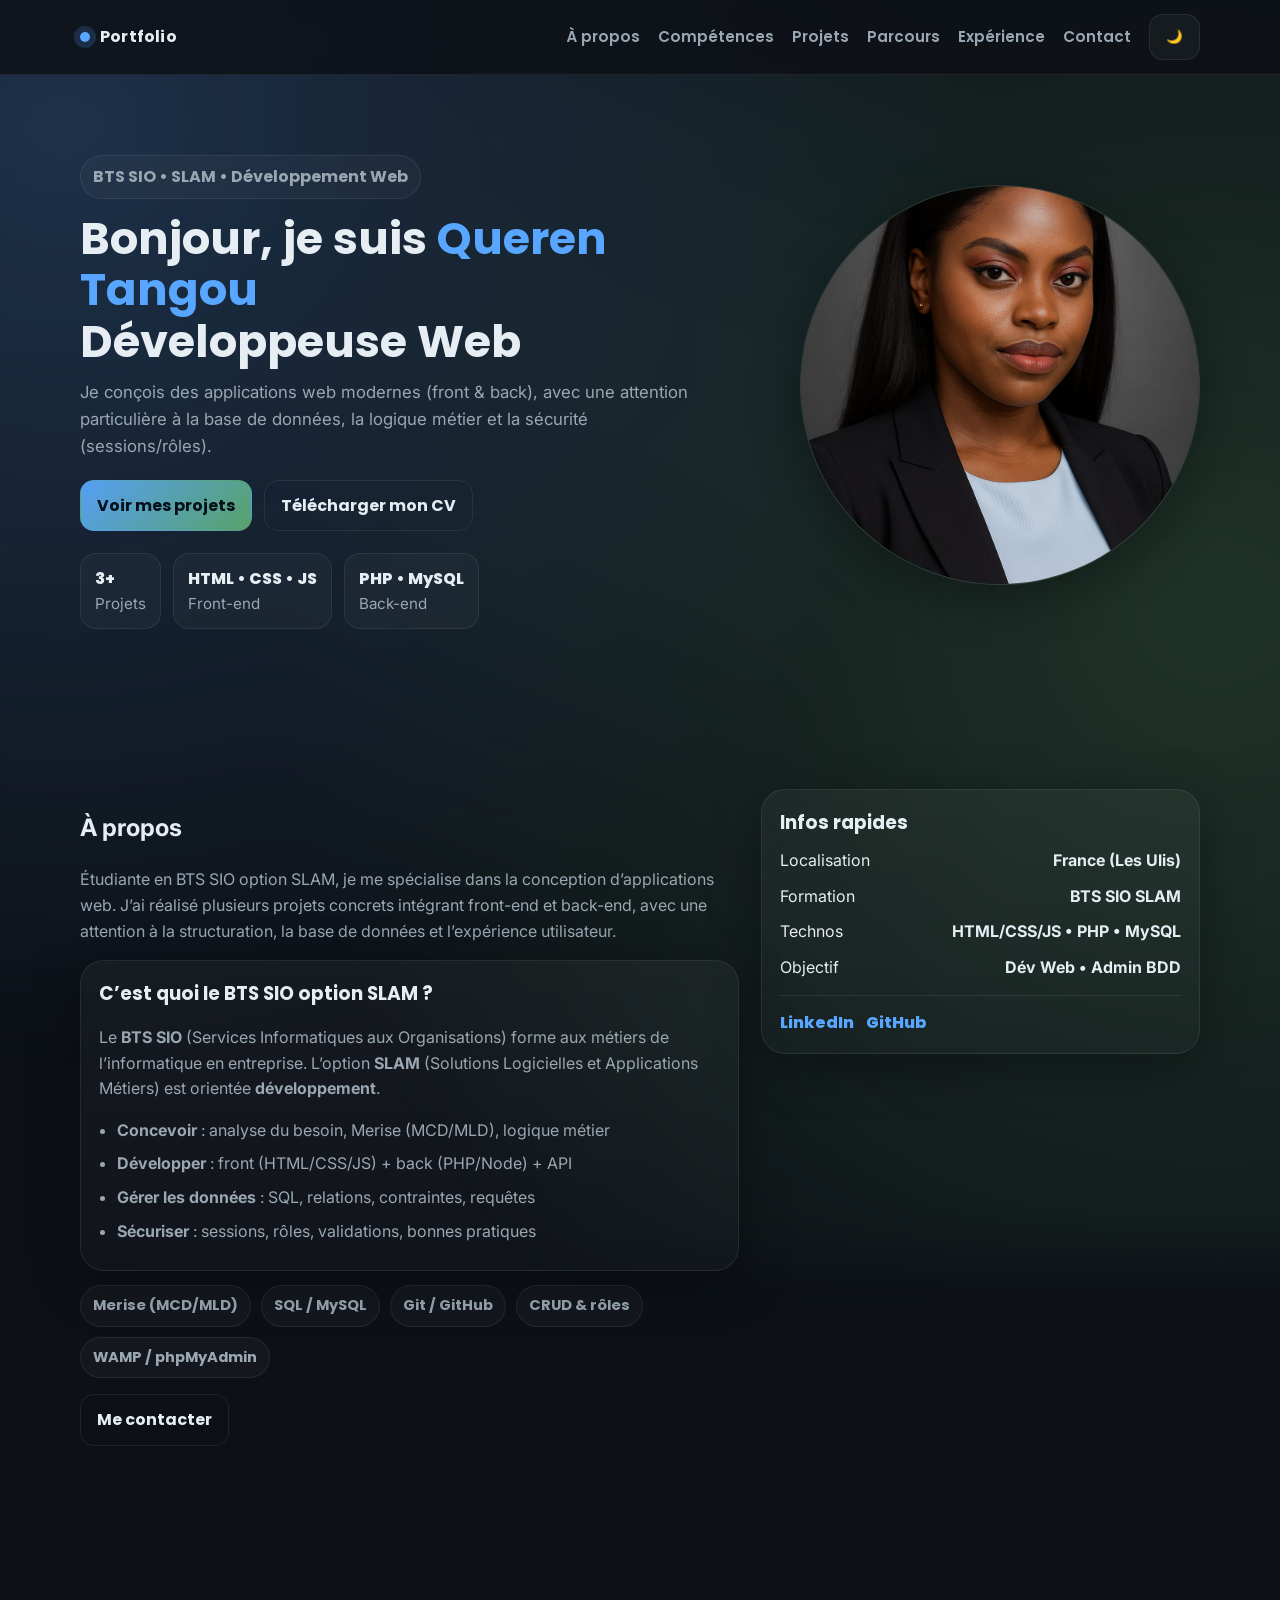
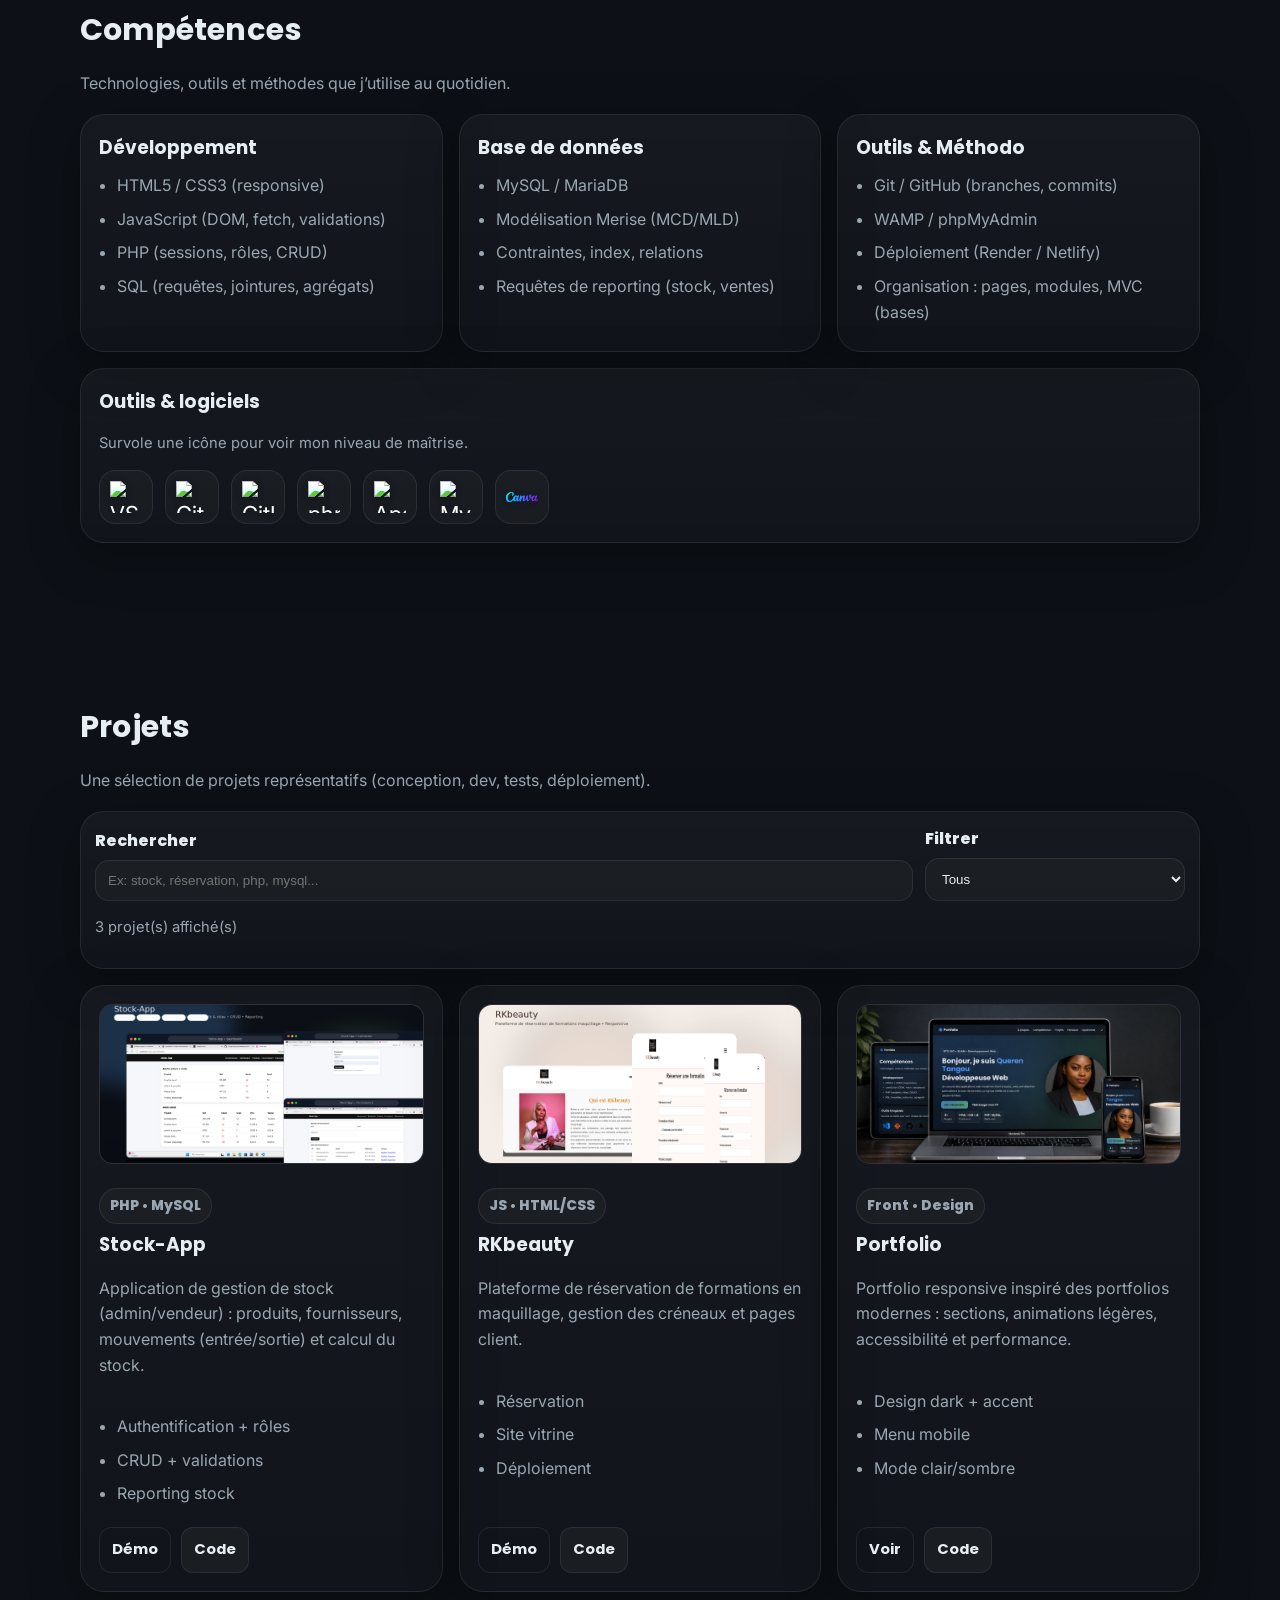
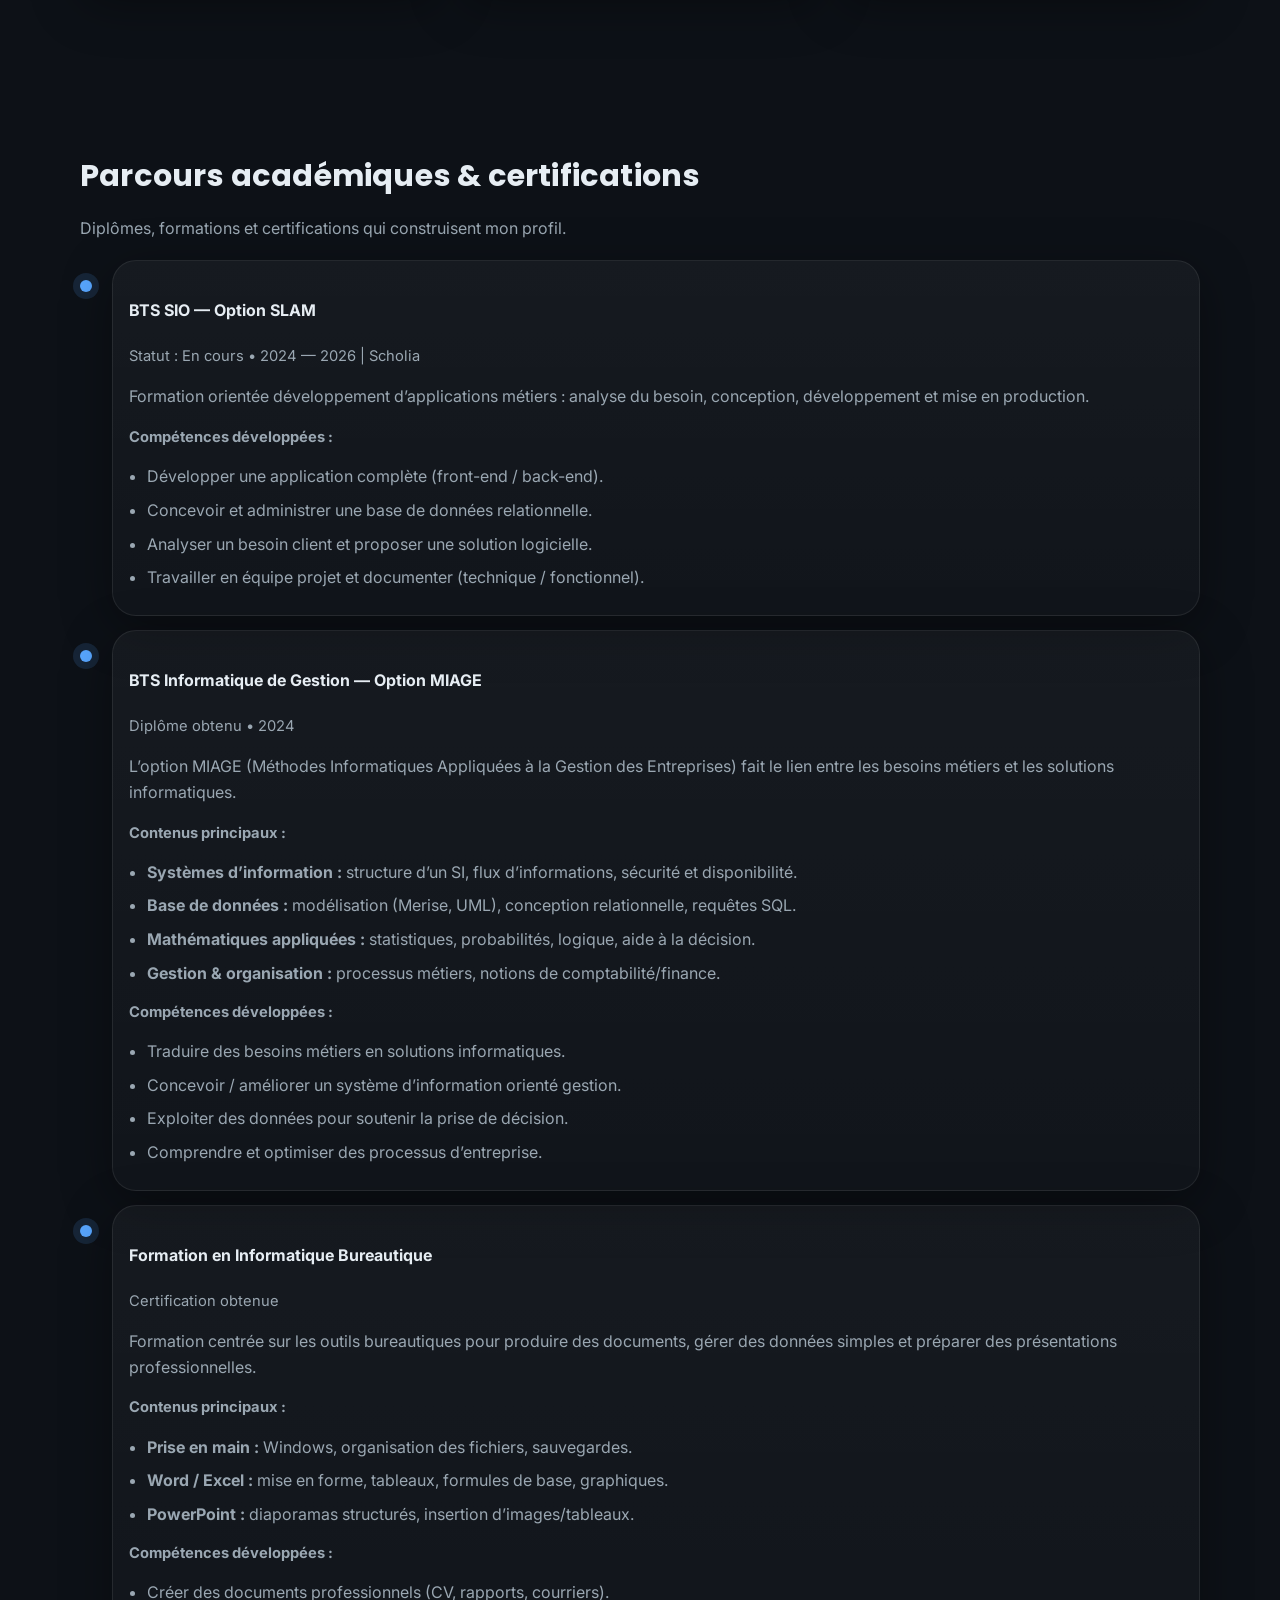
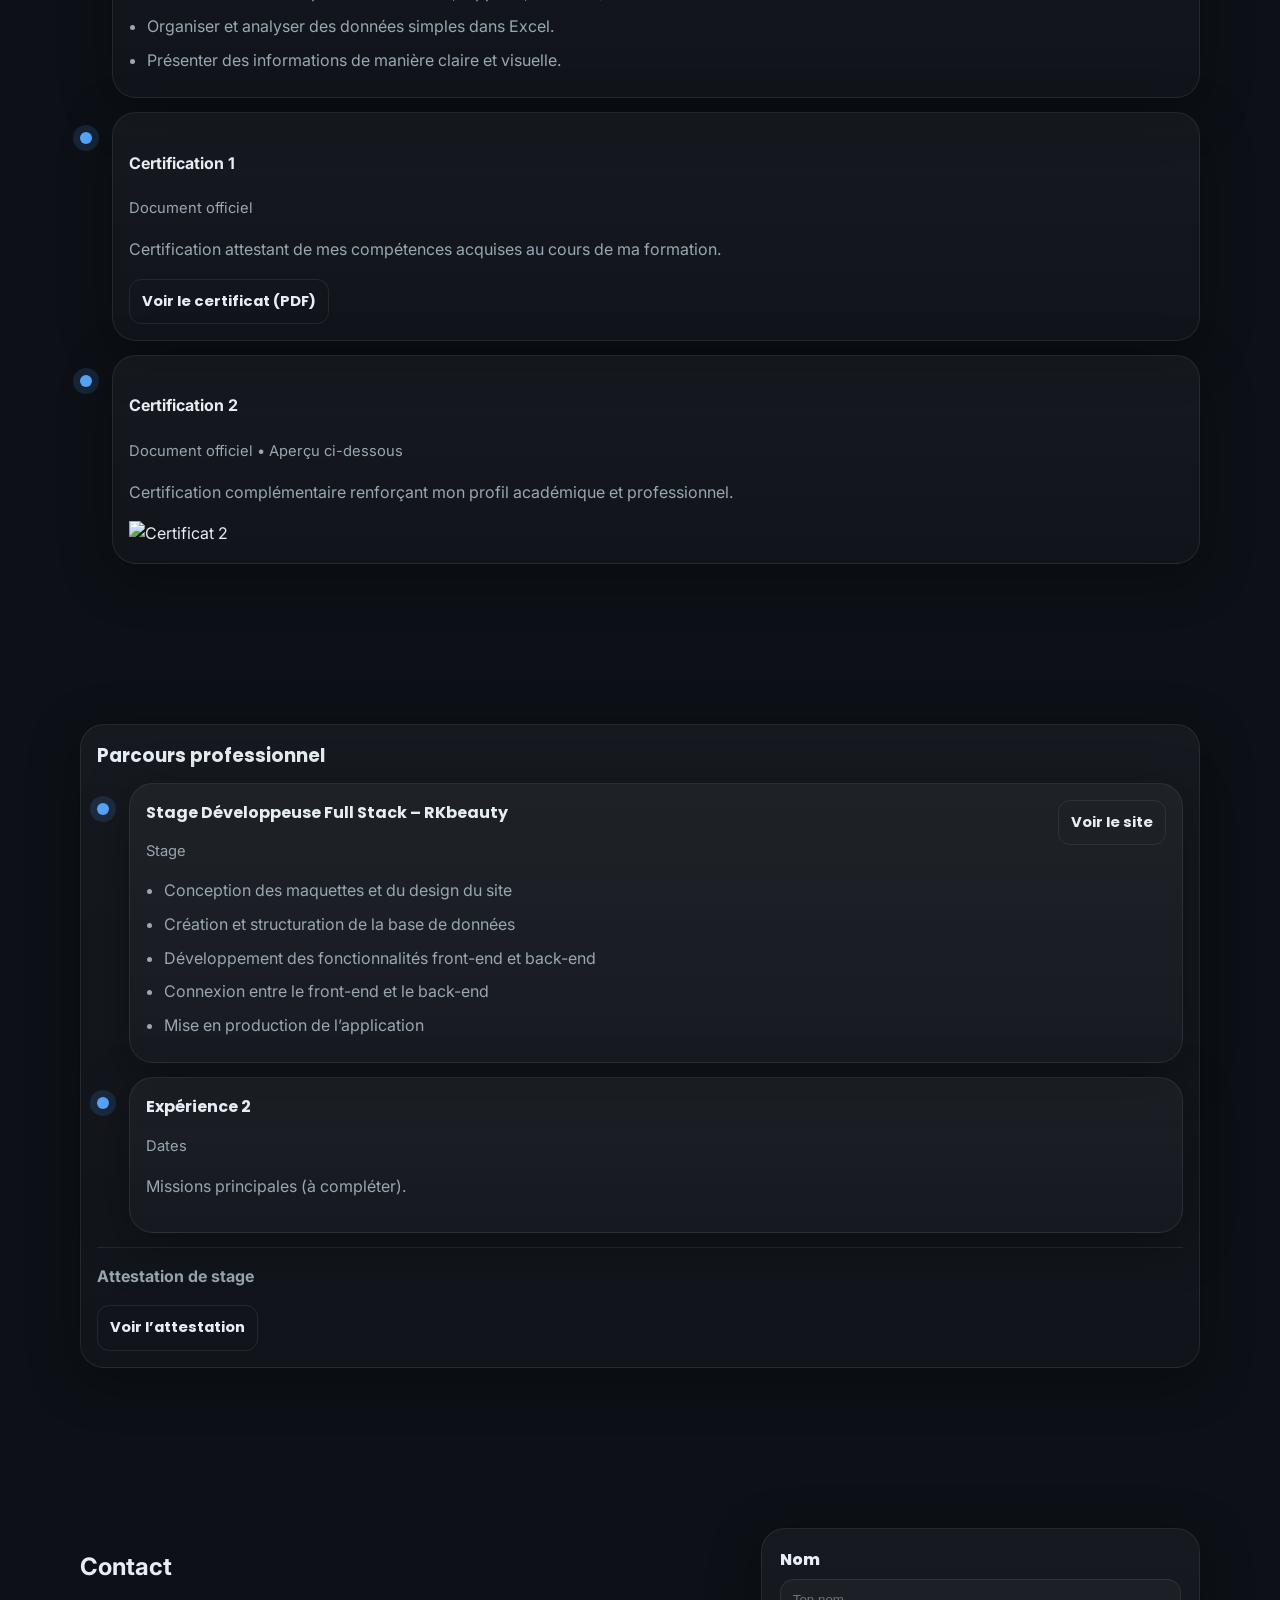
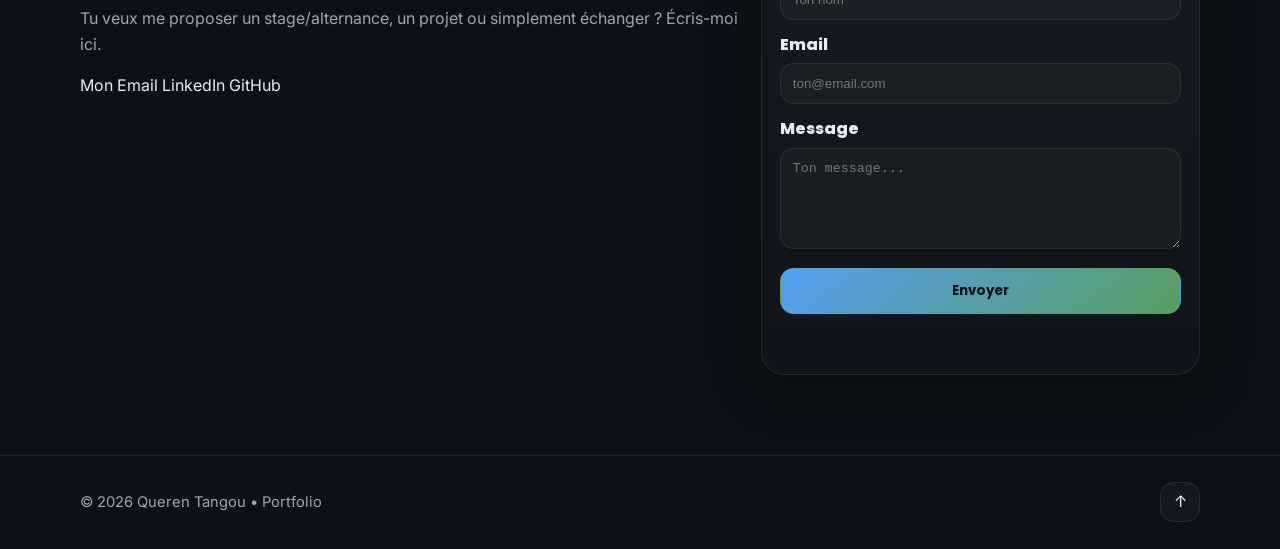
==== index.html @ c23894a0 "Fix formulaire Netlify + corrections" ====
<!doctype html>
<html lang="fr">
<head>
  <meta charset="utf-8" />
  <meta name="viewport" content="width=device-width,initial-scale=1" />
  <meta name="description" content="Portfolio de Queren Tangou — BTS SIO SLAM, Développement Web, Projets, Compétences." />
  <title>Queren Tangou — Portfolio</title>

  <link rel="icon" href="assets/img/favicon.ico" />
  <link rel="stylesheet" href="assets/css/style.css" />

  <!-- AOS Animations -->
  <link rel="stylesheet" href="https://cdn.jsdelivr.net/npm/aos@2.3.4/dist/aos.css" />

  <!-- Google Fonts -->
  <link rel="preconnect" href="https://fonts.googleapis.com" />
  <link rel="preconnect" href="https://fonts.gstatic.com" crossorigin />
  <link href="https://fonts.googleapis.com/css2?family=Poppins:wght@400;600;700&family=Inter:wght@400;600&display=swap" rel="stylesheet" />
</head>

<body>
  <!-- Background glow -->
  <div class="bg-glow" aria-hidden="true"></div>

  <!-- Header -->
  <header class="header" id="top">
    <div class="container header__inner">
      <a class="logo" href="#top" aria-label="Retour en haut">
        <span class="logo__dot"></span>
        <span class="logo__text">Portfolio</span>
      </a>

      <nav class="nav" aria-label="Navigation principale">
        <button class="nav__toggle" id="navToggle" aria-label="Ouvrir le menu" aria-expanded="false">
          <span></span><span></span><span></span>
        </button>

        <ul class="nav__list" id="navList">
          <li><a href="#about">À propos</a></li>
          <li><a href="#skills">Compétences</a></li>
          <li><a href="#projects">Projets</a></li>
          <li><a href="#timeline">Parcours</a></li>
          <li><a href="#experience">Expérience</a></li>
          <li><a href="#contact">Contact</a></li>
          <li>
            <button class="btn btn--ghost" id="themeToggle" type="button" aria-label="Changer le thème">
              🌙
            </button>
          </li>
        </ul>
      </nav>
    </div>
  </header>

  <main>
    <!-- Hero -->
    <section class="hero section">
      <div class="container hero__grid">
        <div class="hero__content" data-aos="fade-right">
          <p class="badge">BTS SIO • SLAM • Développement Web</p>
          <h1>
            Bonjour, je suis <span class="accent">Queren Tangou</span><br />
            Développeuse Web 
          </h1>
          <p class="lead">
            Je conçois des applications web modernes (front &amp; back),
            avec une attention particulière à la base de données, la logique métier et la sécurité (sessions/rôles).
          </p>

          <div class="hero__actions">
            <a class="btn btn--primary" href="#projects">Voir mes projets</a>
            <a class="btn btn--outline" href="assets/images/New_cv.pdf" target="_blank" rel="noreferrer">
              Télécharger mon CV
            </a>
          </div>

          <div class="hero__meta">
            <div class="meta-card">
              <div class="meta-card__kpi">3+</div>
              <div class="meta-card__text">Projets</div>
            </div>
            <div class="meta-card">
              <div class="meta-card__kpi">HTML • CSS • JS</div>
              <div class="meta-card__text">Front-end</div>
            </div>
            <div class="meta-card">
              <div class="meta-card__kpi">PHP • MySQL</div>
              <div class="meta-card__text">Back-end</div>
            </div>
          </div>
        </div>

        <div class="hero__visual" data-aos="fade-left">
          <div class="hero__photo">
            <img src="assets/images/photocv.jpg" alt="Photo de Queren Tangou" loading="lazy" />
          </div>
        </div>
      </div>
    </section>

    <!-- About -->
    <section class="section" id="about">
      <div class="container two-cols">
        <div data-aos="fade-up">
          <h2>À propos</h2>
          <p class="muted">
            Étudiante en BTS SIO option SLAM, je me spécialise dans la conception d’applications web.
            J’ai réalisé plusieurs projets concrets intégrant front-end et back-end, avec une attention à la
            structuration, la base de données et l’expérience utilisateur.
          </p>

          <!-- BTS SLAM explanation -->
          <div class="card about-bts" data-aos="flip-up">
            <h3>C’est quoi le BTS SIO option SLAM ?</h3>
            <p class="muted">
              Le <strong>BTS SIO</strong> (Services Informatiques aux Organisations) forme aux métiers de l’informatique en entreprise.
              L’option <strong>SLAM</strong> (Solutions Logicielles et Applications Métiers) est orientée <strong>développement</strong>.
            </p>
            <ul class="list">
              <li><strong>Concevoir</strong> : analyse du besoin, Merise (MCD/MLD), logique métier</li>
              <li><strong>Développer</strong> : front (HTML/CSS/JS) + back (PHP/Node) + API</li>
              <li><strong>Gérer les données</strong> : SQL, relations, contraintes, requêtes</li>
              <li><strong>Sécuriser</strong> : sessions, rôles, validations, bonnes pratiques</li>
            </ul>
          </div>

          <div class="about__highlights">
            <div class="chip">Merise (MCD/MLD)</div>
            <div class="chip">SQL / MySQL</div>
            <div class="chip">Git / GitHub</div>
            <div class="chip">CRUD &amp; rôles</div>
            <div class="chip">WAMP / phpMyAdmin</div>
          </div>

          <div class="about__cta">
            <a class="btn btn--outline" href="#contact">Me contacter</a>
          </div>
        </div>

        <div class="card info-card" data-aos="zoom-in">
          <h3>Infos rapides</h3>
          <ul class="info-list">
            <li><span>Localisation</span><strong>France (Les Ulis)</strong></li>
            <li><span>Formation</span><strong>BTS SIO SLAM</strong></li>
            <li><span>Technos</span><strong>HTML/CSS/JS • PHP • MySQL</strong></li>
            <li><span>Objectif</span><strong>Dév Web • Admin BDD</strong></li>
          </ul>
          <div class="divider"></div>

          <div class="links">
            <a class="link" href="https://www.linkedin.com/in/queren-tangou-90268a22b" target="_blank" rel="noreferrer">LinkedIn</a>
            <a class="link" href="https://github.com/tangouosty-art" target="_blank" rel="noreferrer">GitHub</a>
          </div>
        </div>
      </div>
    </section>

    <!-- Skills -->
    <section class="section" id="skills">
      <div class="container">
        <div class="section-head" data-aos="fade-up">
          <h2>Compétences</h2>
          <p class="muted">Technologies, outils et méthodes que j’utilise au quotidien.</p>
        </div>

        <div class="grid grid--3">
          <article class="card skill-card" data-aos="zoom-in-up">
            <h3>Développement</h3>
            <ul class="list">
              <li>HTML5 / CSS3 (responsive)</li>
              <li>JavaScript (DOM, fetch, validations)</li>
              <li>PHP (sessions, rôles, CRUD)</li>
              <li>SQL (requêtes, jointures, agrégats)</li>
            </ul>
          </article>

          <article class="card skill-card" data-aos="zoom-in-up" data-aos-delay="100">
            <h3>Base de données</h3>
            <ul class="list">
              <li>MySQL / MariaDB</li>
              <li>Modélisation Merise (MCD/MLD)</li>
              <li>Contraintes, index, relations</li>
              <li>Requêtes de reporting (stock, ventes)</li>
            </ul>
          </article>

          <article class="card skill-card" data-aos="zoom-in-up" data-aos-delay="200">
            <h3>Outils &amp; Méthodo</h3>
            <ul class="list">
              <li>Git / GitHub (branches, commits)</li>
              <li>WAMP / phpMyAdmin</li>
              <li>Déploiement (Render / Netlify)</li>
              <li>Organisation : pages, modules, MVC (bases)</li>
            </ul>
          </article>
        </div>

        <!-- Tools with hover mastery -->
        <div class="card tools-card" data-aos="fade-up">
          <h3>Outils &amp; logiciels</h3>
          <p class="muted small">Survole une icône pour voir mon niveau de maîtrise.</p>

          <div class="tools-grid" aria-label="Outils et niveaux de maîtrise">
            <span class="tool" role="img" aria-label="Visual Studio Code" data-label="VS Code" data-level="Avancé (80%)">
              <img src="https://cdn.jsdelivr.net/gh/devicons/devicon/icons/vscode/vscode-original.svg" alt="VS Code" />
            </span>

            <span class="tool" role="img" aria-label="Git" data-label="Git" data-level="Intermédiaire (70%)">
              <img src="https://cdn.jsdelivr.net/gh/devicons/devicon/icons/git/git-original.svg" alt="Git" />
            </span>

            <span class="tool" role="img" aria-label="GitHub" data-label="GitHub" data-level="Intermédiaire (70%)">
              <img src="https://cdn.jsdelivr.net/npm/simple-icons@16.6.0/icons/github.svg" alt="GitHub" />
            </span>

            <span class="tool" role="img" aria-label="phpMyAdmin" data-label="phpMyAdmin" data-level="Avancé (80%)">
              <img src="https://cdn.jsdelivr.net/npm/simple-icons@16.6.0/icons/phpmyadmin.svg" alt="phpMyAdmin" />
            </span>

            <span class="tool" role="img" aria-label="WAMP" data-label="WAMP" data-level="Intermédiaire (65%)">
              <img src="https://cdn.jsdelivr.net/gh/devicons/devicon/icons/apache/apache-original.svg" alt="Apache (WAMP)" />
            </span>

            <span class="tool" role="img" aria-label="MySQL Workbench" data-label="MySQL Workbench" data-level="Intermédiaire (60%)">
              <img src="https://cdn.jsdelivr.net/gh/devicons/devicon/icons/mysql/mysql-original.svg" alt="MySQL" />
            </span>

            <span class="tool" role="img" aria-label="Canva" data-label="Canva" data-level="Avancé (75%)">
              <img src="assets/images/canva.svg" alt="Canva" />
            </span>
          </div>
        </div>
      </div>
    </section>

    <!-- Projects -->
    <section class="section" id="projects">
      <div class="container">
        <div class="section-head" data-aos="fade-up">
          <h2>Projets</h2>
          <p class="muted">Une sélection de projets représentatifs (conception, dev, tests, déploiement).</p>
        </div>

        <!-- Filters -->
        <div class="project-filters card" data-aos="fade-up" data-aos-delay="100">
          <div class="project-filters__row">
            <label class="filter">
              <span>Rechercher</span>
              <input id="projectSearch" type="search" placeholder="Ex: stock, réservation, php, mysql..." autocomplete="off" />
            </label>

            <label class="filter">
              <span>Filtrer</span>
              <select id="projectTag">
                <option value="all">Tous</option>
                <option value="php">PHP</option>
                <option value="mysql">MySQL</option>
                <option value="js">JavaScript</option>
                <option value="node">Node</option>
                <option value="paiement">Paiement</option>
                <option value="design">Design</option>
                <option value="securite">Sécurité</option>
              </select>
            </label>
          </div>

          <p class="muted small" id="projectCount" aria-live="polite"></p>
        </div>

        <div class="grid grid--3">
          <!-- Stock-App -->
          <article class="card project-card" data-title="Stock-App" data-tags="php mysql securite crud" data-aos="fade-up">
            <div class="project-card__image">
              <img src="assets/images/mockup1.png" alt="Application Stock-App - gestion de stock" loading="lazy" />
            </div>
            <div class="project-card__top">
              <p class="tag">PHP • MySQL</p>
              <h3>Stock-App</h3>
              <p class="muted">
                Application de gestion de stock (admin/vendeur) : produits, fournisseurs,
                mouvements (entrée/sortie) et calcul du stock.
              </p>
            </div>
            <ul class="project-card__bullets">
              <li>Authentification + rôles</li>
              <li>CRUD + validations</li>
              <li>Reporting stock</li>
            </ul>
            <div class="project-card__actions">
              <a class="btn btn--outline btn--sm" href="#" target="_blank" rel="noreferrer">Démo</a>
              <a class="btn btn--ghost btn--sm" href="#" target="_blank" rel="noreferrer">Code</a>
            </div>
          </article>

          <!-- RKbeauty -->
          <article class="card project-card" data-title="RKbeauty" data-tags="js node paiement securite reservation" data-aos="fade-up" data-aos-delay="100">
            <div class="project-card__image">
              <img src="assets/images/mockup.png" alt="Site vitrine RKbeauty" loading="lazy" />
            </div>
            <div class="project-card__top">
              <p class="tag">JS • HTML/CSS</p>
              <h3>RKbeauty</h3>
              <p class="muted">
                Plateforme de réservation de formations en maquillage,
                gestion des créneaux et pages client.
              </p>
            </div>
            <ul class="project-card__bullets">
              <li>Réservation</li>
              <li>Site vitrine</li>
              <li>Déploiement</li>
            </ul>
            <div class="project-card__actions">
              <a class="btn btn--outline btn--sm" href="#" target="_blank" rel="noreferrer">Démo</a>
              <a class="btn btn--ghost btn--sm" href="#" target="_blank" rel="noreferrer">Code</a>
            </div>
          </article>

          <!-- Portfolio -->
          <article class="card project-card" data-title="Portfolio" data-tags="front design js" data-aos="fade-up" data-aos-delay="200">
            <div class="project-card__image">
              <img src="assets/images/cat.png" alt="Portfolio de Queren Tangou" loading="lazy" />
            </div>
            <div class="project-card__top">
              <p class="tag">Front • Design</p>
              <h3>Portfolio</h3>
              <p class="muted">
                Portfolio responsive inspiré des portfolios modernes : sections, animations légères,
                accessibilité et performance.
              </p>
            </div>
            <ul class="project-card__bullets">
              <li>Design dark + accent</li>
              <li>Menu mobile</li>
              <li>Mode clair/sombre</li>
            </ul>
            <div class="project-card__actions">
              <a class="btn btn--outline btn--sm" href="#top">Voir</a>
              <a class="btn btn--ghost btn--sm" href="https://github.com/tangouosty-art/Portefolio" target="_blank" rel="noreferrer">Code</a>
            </div>
          </article>
        </div>
      </div>
    </section>

    <!-- Parcours académiques & certifications -->
    <section class="section" id="timeline">
      <div class="container">
        <div class="section-head" data-aos="fade-up">
          <h2>Parcours académiques &amp; certifications</h2>
          <p class="muted">
            Diplômes, formations et certifications qui construisent mon profil.
          </p>
        </div>

        <div class="timeline">
          <!-- BTS SIO SLAM -->
          <div class="timeline__item" data-aos="fade-right">
            <div class="timeline__dot"></div>
            <div class="timeline__content card">
              <h4>BTS SIO — Option SLAM</h4>
              <p class="muted small">Statut : En cours • 2024 — 2026 | Scholia</p>

              <p class="muted">
                Formation orientée développement d’applications métiers :
                analyse du besoin, conception, développement et mise en production.
              </p>

              <p class="muted small"><strong>Compétences développées :</strong></p>
              <ul class="list">
                <li>Développer une application complète (front-end / back-end).</li>
                <li>Concevoir et administrer une base de données relationnelle.</li>
                <li>Analyser un besoin client et proposer une solution logicielle.</li>
                <li>Travailler en équipe projet et documenter (technique / fonctionnel).</li>
              </ul>
            </div>
          </div>

          <!-- BTS Informatique de Gestion MIAGE -->
          <div class="timeline__item" data-aos="fade-left">
            <div class="timeline__dot"></div>
            <div class="timeline__content card">
              <h4>BTS Informatique de Gestion — Option MIAGE</h4>
              <p class="muted small">Diplôme obtenu • 2024</p>

              <p class="muted">
                L’option MIAGE (Méthodes Informatiques Appliquées à la Gestion des Entreprises)
                fait le lien entre les besoins métiers et les solutions informatiques.
              </p>

              <p class="muted small"><strong>Contenus principaux :</strong></p>
              <ul class="list">
                <li><strong>Systèmes d’information :</strong> structure d’un SI, flux d’informations, sécurité et disponibilité.</li>
                <li><strong>Base de données :</strong> modélisation (Merise, UML), conception relationnelle, requêtes SQL.</li>
                <li><strong>Mathématiques appliquées :</strong> statistiques, probabilités, logique, aide à la décision.</li>
                <li><strong>Gestion &amp; organisation :</strong> processus métiers, notions de comptabilité/finance.</li>
              </ul>

              <p class="muted small"><strong>Compétences développées :</strong></p>
              <ul class="list">
                <li>Traduire des besoins métiers en solutions informatiques.</li>
                <li>Concevoir / améliorer un système d’information orienté gestion.</li>
                <li>Exploiter des données pour soutenir la prise de décision.</li>
                <li>Comprendre et optimiser des processus d’entreprise.</li>
              </ul>
            </div>
          </div>

          <!-- Formation bureautique -->
          <div class="timeline__item" data-aos="fade-right">
            <div class="timeline__dot"></div>
            <div class="timeline__content card">
              <h4>Formation en Informatique Bureautique</h4>
              <p class="muted small">Certification obtenue</p>

              <p class="muted">
                Formation centrée sur les outils bureautiques pour produire des documents, gérer des données
                simples et préparer des présentations professionnelles.
              </p>

              <p class="muted small"><strong>Contenus principaux :</strong></p>
              <ul class="list">
                <li><strong>Prise en main :</strong> Windows, organisation des fichiers, sauvegardes.</li>
                <li><strong>Word / Excel :</strong> mise en forme, tableaux, formules de base, graphiques.</li>
                <li><strong>PowerPoint :</strong> diaporamas structurés, insertion d’images/tableaux.</li>
              </ul>

              <p class="muted small"><strong>Compétences développées :</strong></p>
              <ul class="list">
                <li>Créer des documents professionnels (CV, rapports, courriers).</li>
                <li>Organiser et analyser des données simples dans Excel.</li>
                <li>Présenter des informations de manière claire et visuelle.</li>
              </ul>
            </div>
          </div>

          <!-- Certification 1 -->
          <div class="timeline__item" data-aos="fade-left">
            <div class="timeline__dot"></div>
            <div class="timeline__content card">
              <h4>Certification 1</h4>
              <p class="muted small">Document officiel</p>

              <p class="muted">
                Certification attestant de mes compétences acquises au cours de ma formation.
              </p>

              <div class="certification-preview">
                <a class="btn btn--outline btn--sm" href="assets/images/DEL.pdf" target="_blank" rel="noreferrer">
                  Voir le certificat (PDF)
                </a>
              </div>
            </div>
          </div>

          <!-- Certification 2 -->
          <div class="timeline__item" data-aos="fade-right">
            <div class="timeline__dot"></div>
            <div class="timeline__content card">
              <h4>Certification 2</h4>
              <p class="muted small">Document officiel • Aperçu ci-dessous</p>

              <p class="muted">
                Certification complémentaire renforçant mon profil académique et professionnel.
              </p>

              <div class="certification-preview">
                <img
                  src="assets/images/certificat2.png"
                  alt="Certificat 2"
                  loading="lazy"
                />
              </div>
            </div>
          </div>
        </div>
      </div>
    </section>

    <!-- Professional Experience -->
    <section class="section" id="experience">
      <div class="container">
        <div class="card timeline-block" data-aos="fade-up">
          <h3>Parcours professionnel</h3>

          <div class="timeline">
            <!-- Expérience 1 -->
            <div class="timeline__item" data-aos="fade-right">
              <div class="timeline__dot"></div>
              <div class="timeline__content card" style="position: relative;">
                <a
                  href="https://rkbeauty.netlify.app"
                  target="_blank"
                  rel="noreferrer"
                  class="btn btn--outline btn--sm"
                  style="position:absolute; top:16px; right:16px;"
                >
                  Voir le site
                </a>

                <h4>Stage Développeuse Full Stack – RKbeauty</h4>
                <p class="muted small">Stage</p>
                <ul class="project-card__bullets">
                  <li>Conception des maquettes et du design du site</li>
                  <li>Création et structuration de la base de données</li>
                  <li>Développement des fonctionnalités front-end et back-end</li>
                  <li>Connexion entre le front-end et le back-end</li>
                  <li>Mise en production de l’application</li>
                </ul>
              </div>
            </div>

            <!-- Expérience 2 -->
            <div class="timeline__item" data-aos="fade-left">
              <div class="timeline__dot"></div>
              <div class="timeline__content card">
                <h4>Expérience 2</h4>
                <p class="muted small">Dates</p>
                <p class="muted">Missions principales (à compléter).</p>
              </div>
            </div>
          </div>

          <div class="divider"></div>

          <div class="attestation">
            <p class="muted"><strong>Attestation de stage</strong></p>
            <a
              class="btn btn--outline btn--sm"
              href="assets/docs/attestation-stage.pdf"
              target="_blank"
              rel="noreferrer"
            >
              Voir l’attestation
            </a>
          </div>
        </div>
      </div>
    </section>

    <!-- Contact -->
    <section class="section" id="contact">
      <div class="container two-cols">
        <div data-aos="fade-right">
          <h2>Contact</h2>
          <p class="muted">
            Tu veux me proposer un stage/alternance, un projet ou simplement échanger ?
            Écris-moi ici.
          </p>

          <div class="contact-links">
            <a class="contact-link" href="mailto:tangouosty@gmail.com">Mon Email</a>
            <a class="contact-link" href="https://www.linkedin.com/in/queren-tangou-90268a22b" target="_blank" rel="noreferrer">LinkedIn</a>
            <a class="contact-link" href="https://github.com/tangouosty-art" target="_blank" rel="noreferrer">GitHub</a>
          </div>
        </div>

        <!-- Netlify form -->
        <form
          class="card form"
          id="contactForm"
          name="contact"
          method="POST"
          data-netlify="true"
          data-netlify-honeypot="bot-field"
          data-aos="fade-left"
        >
          <input type="hidden" name="form-name" value="contact" />

          <p class="sr-only">
            <label>Ne pas remplir : <input name="bot-field" /></label>
          </p>

          <label>
            <span>Nom</span>
            <input type="text" name="name" placeholder="Ton nom" minlength="2" maxlength="60" required />
          </label>

          <label>
            <span>Email</span>
            <input type="email" name="email" placeholder="ton@email.com" maxlength="120" required />
          </label>

          <label>
            <span>Message</span>
            <textarea name="message" rows="5" placeholder="Ton message..." minlength="10" maxlength="1500" required></textarea>
          </label>

          <!-- Optionnel (si tu actives reCAPTCHA Netlify) -->
          <!-- <div data-netlify-recaptcha="true"></div> -->

          <button class="btn btn--primary" type="submit">Envoyer</button>
          <p class="muted small" id="formMsg" role="status" aria-live="polite"></p>
        </form>
      </div>
    </section>
  </main>

  <footer class="footer">
    <div class="container footer__inner">
      <p class="muted small">© <span id="year"></span> Queren Tangou • Portfolio</p>
      <a class="to-top" href="index.html#top" aria-label="Retour en haut">↑</a>
    </div>
  </footer>

  <script src="assets/js/main.js"></script>
  <!-- AOS JS -->
  <script src="https://cdn.jsdelivr.net/npm/aos@2.3.4/dist/aos.js"></script>
</body>
</html>
---- assets/css/style.css ----
:root{
  --bg: #0d1117;
  --panel: #121826;
  --panel2:#0f1626;
  --text: #e6edf3;
  --muted:#9aa7b2;
  --border: rgba(255,255,255,.08);
  --accent:#58a6ff;
  --accent2:#7ee787;
  --shadow: 0 12px 50px rgba(0,0,0,.35);

  --radius: 18px;
  --radius2: 24px;

  --font-title: "Poppins", system-ui, -apple-system, Segoe UI, Roboto, Arial, sans-serif;
  --font-body: "Inter", system-ui, -apple-system, Segoe UI, Roboto, Arial, sans-serif;
}

[data-theme="light"]{
  --bg: #f6f8fb;
  --panel: #ffffff;
  --panel2:#ffffff;
  --text: #0b1220;
  --muted:#4b5563;
  --border: rgba(10,15,20,.10);
  --accent:#2563eb;
  --accent2:#16a34a;
  --shadow: 0 12px 50px rgba(0,0,0,.10);
}

*{box-sizing:border-box}
html{scroll-behavior:smooth}
body{
  margin:0;
  background: var(--bg);
  color: var(--text);
  font-family: var(--font-body);
  line-height: 1.6;
  overflow-x:hidden;
}

a{color:inherit; text-decoration:none}
img{max-width:100%; display:block}

.container{
  width:min(1120px, 92%);
  margin-inline:auto;
}

.section{
  padding: 80px 0;
}

.section-head{
  margin-bottom: 18px;
}
.section-head h2{
  margin:0 0 8px;
  font-family: var(--font-title);
  font-size: clamp(1.3rem, 1.1rem + 1vw, 2rem);
  letter-spacing: .2px;
}
.muted{color:var(--muted)}
.small{font-size:.92rem}

/* Background glow (compat: no inset shorthand) */
.bg-glow{
  position:fixed;
  top:-40%;
  right:-40%;
  bottom:-40%;
  left:-40%;
  background:
    radial-gradient(circle at 25% 30%, rgba(88,166,255,.22), transparent 45%),
    radial-gradient(circle at 75% 60%, rgba(126,231,135,.16), transparent 48%);
  filter: blur(30px);
  pointer-events:none;
  z-index:-1;
}

/* Header */
.header{
  position: sticky;
  top:0;
  z-index:50;

  /* Fallback si backdrop-filter n'est pas supporté */
  background: rgba(13,17,23,.85);
  backdrop-filter: blur(10px);

  border-bottom: 1px solid var(--border);
}
[data-theme="light"] .header{
  background: rgba(246,248,251,.85);
}
.header__inner{
  display:flex;
  align-items:center;
  justify-content:space-between;
  padding: 14px 0;
}

.logo{
  display:flex;
  align-items:center;
  gap:10px;
  font-family: var(--font-title);
  font-weight:700;
}
.logo__dot{
  width:10px;height:10px;border-radius:999px;
  background: var(--accent);
  box-shadow: 0 0 0 6px rgba(88,166,255,.18);
}
.logo__text{letter-spacing:.2px}

.nav__list{
  list-style:none;
  display:flex;
  align-items:center;
  gap: 18px;
  padding:0;
  margin:0;
}
.nav__list a{
  color: var(--muted);
  font-weight: 600;
  font-family: var(--font-title);
  font-size:.95rem;
  transition: .2s ease;
}
.nav__list a:hover{color:var(--text)}

.nav__toggle{
  display:none;
  background: transparent;
  border: 1px solid var(--border);
  border-radius: 12px;
  padding: 10px 12px;
  cursor:pointer;
}
.nav__toggle span{
  display:block;
  width:22px;height:2px;
  background: var(--text);
  margin:4px 0;
  opacity:.9;
}

/* Buttons */
.btn{
  display:inline-flex;
  align-items:center;
  justify-content:center;
  gap:10px;
  padding: 12px 16px;
  border-radius: 14px;
  border:1px solid var(--border);
  cursor:pointer;
  font-family: var(--font-title);
  font-weight: 700;
  transition: transform .15s ease, background .2s ease, border-color .2s ease, opacity .2s ease;
}
.btn:hover{transform: translateY(-1px)}
.btn--sm{padding:10px 12px; border-radius: 12px; font-size:.92rem}

.btn--primary{
  background: linear-gradient(135deg, rgba(88,166,255,.95), rgba(126,231,135,.65));
  color:#061018;
  border-color: transparent;
}
.btn--outline{
  background: transparent;
}
.btn--ghost{
  background: rgba(255,255,255,.04);
}
[data-theme="light"] .btn--ghost{
  background: rgba(10,15,20,.04);
}

/* Cards */
.card{
  background: linear-gradient(180deg, rgba(255,255,255,.04), rgba(255,255,255,.02));
  border: 1px solid var(--border);
  border-radius: var(--radius2);
  box-shadow: var(--shadow);
}
[data-theme="light"] .card{
  background: #fff;
}
.divider{
  height:1px;
  background: var(--border);
  margin: 14px 0;
}

.badge{
  display:inline-flex;
  align-items:center;
  gap:10px;
  padding: 8px 12px;
  border-radius: 999px;
  border: 1px solid var(--border);
  color: var(--muted);
  background: rgba(255,255,255,.03);
  font-weight:700;
  font-family: var(--font-title);
  margin:0 0 14px;
}

/* Hero */
.hero__grid{
  display:grid;
  grid-template-columns: 1.2fr .9fr;
  gap: 28px;
  align-items:center;
}
.hero h1{
  margin: 0 0 12px;
  font-family: var(--font-title);
  font-size: clamp(1.8rem, 1.2rem + 2vw, 3.0rem);
  line-height: 1.15;
}
.accent{color: var(--accent)}
.lead{
  color: var(--muted);
  max-width: 58ch;
  margin: 0 0 20px;
  font-size: 1.05rem;
}
.hero__actions{display:flex; gap:12px; flex-wrap:wrap}
.hero__meta{
  display:flex;
  gap:12px;
  flex-wrap:wrap;
  margin-top: 22px;
}
.meta-card{
  padding: 12px 14px;
  border: 1px solid var(--border);
  border-radius: 16px;
  background: rgba(255,255,255,.03);
}
.meta-card__kpi{
  font-family: var(--font-title);
  font-weight: 800;
}
.meta-card__text{color: var(--muted); font-size:.95rem}

.hero__visual{
  position:relative;
  min-height: 340px;
}
.terminal{
  border-radius: 22px;
  overflow:hidden;
  border: 1px solid var(--border);
  background: linear-gradient(180deg, rgba(18,24,38,.9), rgba(15,22,38,.75));
  box-shadow: var(--shadow);
}
[data-theme="light"] .terminal{
  background: #0b1220;
}
.terminal__top{
  display:flex;
  align-items:center;
  gap:8px;
  padding: 12px 14px;
  border-bottom: 1px solid rgba(255,255,255,.08);
}
.dot{width:10px;height:10px;border-radius:999px;opacity:.9}
.dot--r{background:#ff5f57}
.dot--y{background:#febc2e}
.dot--g{background:#28c840}
.terminal__title{
  margin-left: 8px;
  font-family: var(--font-title);
  color: rgba(255,255,255,.75);
  font-weight:700;
  font-size:.92rem;
}
.terminal__body{
  margin:0;
  padding: 16px;
  min-height: 260px;
  color: rgba(230,237,243,.92);
  font-family: ui-monospace, SFMono-Regular, Menlo, Monaco, Consolas, "Liberation Mono", monospace;
  font-size: .95rem;
  white-space: pre-wrap;
}
.cursor{
  display:inline-block;
  animation: blink 1s steps(2) infinite;
}
@keyframes blink { 50%{opacity:0} }

@media (prefers-reduced-motion: reduce){
  .cursor{ animation: none; }
}

.floating-cards{
  position:absolute;
  inset:auto 0 0 auto;
  display:grid;
  gap: 10px;
  transform: translate(10px, 10px);
}
.float-card{
  border-radius: 16px;
  border:1px solid var(--border);
  padding: 12px 14px;
  background: rgba(255,255,255,.03);
  backdrop-filter: blur(10px);
}
.float-card__title{
  margin:0;
  font-family: var(--font-title);
  font-weight:800;
}
.float-card__text{
  margin:2px 0 0;
  color: var(--muted);
}

/* Layout helpers */
.two-cols{
  display:grid;
  grid-template-columns: 1.2fr .8fr;
  gap: 22px;
  align-items:start;
}
.grid{
  display:grid;
  gap: 16px;
}
.grid--3{
  grid-template-columns: repeat(3, 1fr);
}

/* About */
.about__highlights{
  display:flex;
  flex-wrap:wrap;
  gap: 10px;
  margin-top: 14px;
}
.chip{
  border: 1px solid var(--border);
  border-radius: 999px;
  padding: 8px 12px;
  color: var(--muted);
  background: rgba(255,255,255,.03);
  font-weight: 700;
  font-family: var(--font-title);
  font-size: .92rem;
}
.about__cta{margin-top: 16px}

.info-card{padding: 18px}
.info-card h3{
  margin:0 0 10px;
  font-family: var(--font-title);
}
.info-list{
  list-style:none;
  margin:0;
  padding:0;
  display:grid;
  gap: 10px;
}
.info-list li{
  display:flex;
  justify-content:space-between;
  gap: 12px;
}
.links{display:flex; gap:12px; flex-wrap:wrap}
.link{
  color: var(--accent);
  font-weight: 800;
  font-family: var(--font-title);
}

/* Skills */
.skill-card{padding: 18px}
.skill-card h3{
  margin: 0 0 10px;
  font-family: var(--font-title);
}
.list{
  margin:0;
  padding-left: 18px;
  color: var(--muted);
}
.list li{margin: 8px 0}

/* Projects */
.project-card{
  padding: 18px;
  display:flex;
  flex-direction:column;
  gap: 12px;
}
.tag{
  display:inline-flex; /* remplace width:fit-content (compat) */
  width:auto;
  margin:0 0 6px;
  padding: 6px 10px;
  border-radius: 999px;
  border:1px solid var(--border);
  color: var(--muted);
  background: rgba(255,255,255,.03);
  font-weight:800;
  font-family: var(--font-title);
  font-size:.86rem;
}
.project-card h3{
  margin:0;
  font-family: var(--font-title);
}
.project-card__bullets{
  margin:0;
  padding-left: 18px;
  color: var(--muted);
}
.project-card__bullets li{margin: 8px 0}
.project-card__actions{
  margin-top:auto;
  display:flex;
  gap: 10px;
  flex-wrap:wrap;
}

.note{padding: 14px; margin-top: 16px}

/* Timeline */
.timeline{
  display:grid;
  gap: 14px;
}
.timeline__item{
  display:grid;
  grid-template-columns: 20px 1fr;
  gap: 12px;
  align-items:start;
}
.timeline__dot{
  width:12px;height:12px;
  border-radius:999px;
  background: var(--accent);
  margin-top: 20px;
  box-shadow: 0 0 0 7px rgba(88,166,255,.14);
}
.timeline__content{padding: 16px}
.timeline__content h3{
  margin:0 0 4px;
  font-family: var(--font-title);
}

/* Contact form */
.form{padding: 18px; display:grid; gap: 12px}
label span{
  display:block;
  font-weight:800;
  font-family: var(--font-title);
  margin-bottom: 6px;
}
input, textarea{
  width:100%;
  padding: 12px 12px;
  border-radius: 14px;
  border:1px solid var(--border);
  background: rgba(255,255,255,.03);
  color: var(--text);
  outline: none; /* OK car on remet un focus visible juste après */
}
[data-theme="light"] input,
[data-theme="light"] textarea{
  background: #fff;
}
input:focus, textarea:focus{
  border-color: rgba(88,166,255,.7);
  box-shadow: 0 0 0 4px rgba(88,166,255,.14);
}
/* Focus clavier (accessibilité) */
input:focus-visible,
textarea:focus-visible{
  outline: 2px solid var(--accent);
  outline-offset: 2px;
}

/* Footer */
.footer{
  border-top: 1px solid var(--border);
  padding: 20px 0;
}
.footer__inner{
  display:flex;
  justify-content:space-between;
  align-items:center;
  gap: 10px;
}
.to-top{
  width:40px;height:40px;
  border-radius: 14px;
  border:1px solid var(--border);
  display:grid;
  place-items:center;
  background: rgba(255,255,255,.03);
}

/* About - BTS block */
.about-bts{
  margin-top: 14px;
  padding: 18px;
}
.about-bts h3{ margin:0 0 8px; font-family: var(--font-title); }

/* Tools */
.tools-card{ padding: 18px; margin-top: 16px; }
.tools-card h3{ margin:0 0 8px; font-family: var(--font-title); }

.tools-grid{
  display:flex;
  flex-wrap:wrap;
  gap: 12px;
  margin-top: 12px;
}
.tool{
  width: 54px;
  height: 54px;
  display:grid;
  place-items:center;
  border-radius: 16px;
  border: 1px solid var(--border);
  background: rgba(255,255,255,.03);
  cursor: default;
  position: relative;
  font-size: 22px;
  transition: transform .15s ease;
}
.tool:hover{ transform: translateY(-1px); }
.tool::after{
  content: attr(data-label) " — " attr(data-level);
  position: absolute;
  bottom: calc(100% + 10px);
  left: 50%;
  transform: translateX(-50%);
  white-space: nowrap;
  padding: 8px 10px;
  border-radius: 12px;
  border: 1px solid var(--border);
  background: rgba(13,17,23,.95);
  color: var(--text);
  box-shadow: var(--shadow);
  opacity: 0;
  pointer-events: none;
  transition: .15s ease;
  font-size: 12.5px;
  font-weight: 800;
  font-family: var(--font-title);
}
[data-theme="light"] .tool::after{
  background: rgba(246,248,251,.98);
}
.tool:hover::after{ opacity: 1; }

/* Projects - filters */
.project-filters{
  padding: 14px;
  margin: 14px 0 16px;
}
.project-filters__row{
  display:grid;
  grid-template-columns: 1fr 260px;
  gap: 12px;
  align-items:end;
}
.filter span{
  display:block;
  font-weight:800;
  font-family: var(--font-title);
  margin-bottom: 6px;
}
.filter input, .filter select{
  width:100%;
  padding: 12px 12px;
  border-radius: 14px;
  border:1px solid var(--border);
  background: rgba(255,255,255,.03);
  color: var(--text);
}
[data-theme="light"] .filter input,
[data-theme="light"] .filter select{
  background:#fff;
}

/* Parcours split */
.timeline-split{
  display: flex;
  flex-direction: column;
  gap: 24px;
}

.timeline-block{ padding: 16px; }
.timeline-block h3{ margin:0 0 12px; font-family: var(--font-title); }
.timeline-block h4{ margin:0 0 4px; font-family: var(--font-title); }

.attestation{ margin-top: 10px; }

/* SR-only (accessibilité) */
.sr-only{
  position:absolute !important;
  width:1px; height:1px;
  padding:0; margin:-1px;
  overflow:hidden;
  clip: rect(0,0,0,0);
  white-space:nowrap;
  border:0;
}

/* Responsive (regroupé) */
@media (max-width: 980px){
  .hero__grid{grid-template-columns: 1fr; }
  .hero__visual{order:-1}
  .two-cols{grid-template-columns: 1fr}
  .grid--3{grid-template-columns: 1fr}
  .floating-cards{position:static; transform:none; margin-top: 12px}

  .project-filters__row{ grid-template-columns: 1fr; }
  .timeline-split{ grid-template-columns: 1fr; }
}

@media (max-width: 720px){
  .nav__toggle{display:inline-block}
  .nav__list{
    position:absolute;
    top:64px;
    right: 4%;
    left: 4%;
    display:none;
    flex-direction:column;
    align-items:stretch;
    padding: 12px;
    border-radius: 18px;
    background: rgba(13,17,23,.92);
    border: 1px solid var(--border);
  }
  [data-theme="light"] .nav__list{
    background: rgba(246,248,251,.95);
  }
  .nav__list.is-open{display:flex}
  .nav__list a{padding: 10px 8px}
}

.hero__photo{
  width: 400px;
  height: 400px;
  border-radius: 999px;
  overflow: hidden;
  border: 1px solid var(--border);
  box-shadow: var(--shadow);
  margin: 0 0 14px auto; /* aligné à droite */
  background: rgba(255,255,255,.03);
}

.hero__photo img{
  width: 100%;
  height: 100%;
  object-fit: cover;
  display: block;
}
.tool{
  color: var(--text);            /* important: les SVG Simple Icons utilisent souvent currentColor */
}

.tool img{
  width: 28px;
  height: 28px;
  display: block;
  object-fit: contain;
  filter: drop-shadow(0 2px 10px rgba(0,0,0,.25));
}

.tool{
  display: grid;
  place-items: center;
  color: #ffffff; /* force la couleur des SVG */
}

.tool img{
  width: 32px;          /* plus grand */
  height: 32px;
  object-fit: contain;
  filter:
    drop-shadow(0 2px 6px rgba(0,0,0,.4))
    brightness(1.1)
    contrast(1.15);
}
.project-card__image{
  width: 100%;
  height: 160px;
  overflow: hidden;
  border-radius: 14px;
  margin-bottom: 12px;
  border: 1px solid var(--border);
  background: rgba(255,255,255,.03);
}

.project-card__image img{
  width: 100%;
  height: 100%;
  object-fit: cover;
  display: block;
}

.certifications-grid{
  display: grid;
  grid-template-columns: repeat(2, 1fr);
  gap: 20px;
}

.certifications-grid img{
  width: 100%;
  height: auto;
  border-radius: 16px;
  border: 1px solid var(--border);
  box-shadow: var(--shadow);
  background: var(--panel);
}

@media (max-width: 720px){
  .certifications-grid{
    grid-template-columns: 1fr;
  }
}
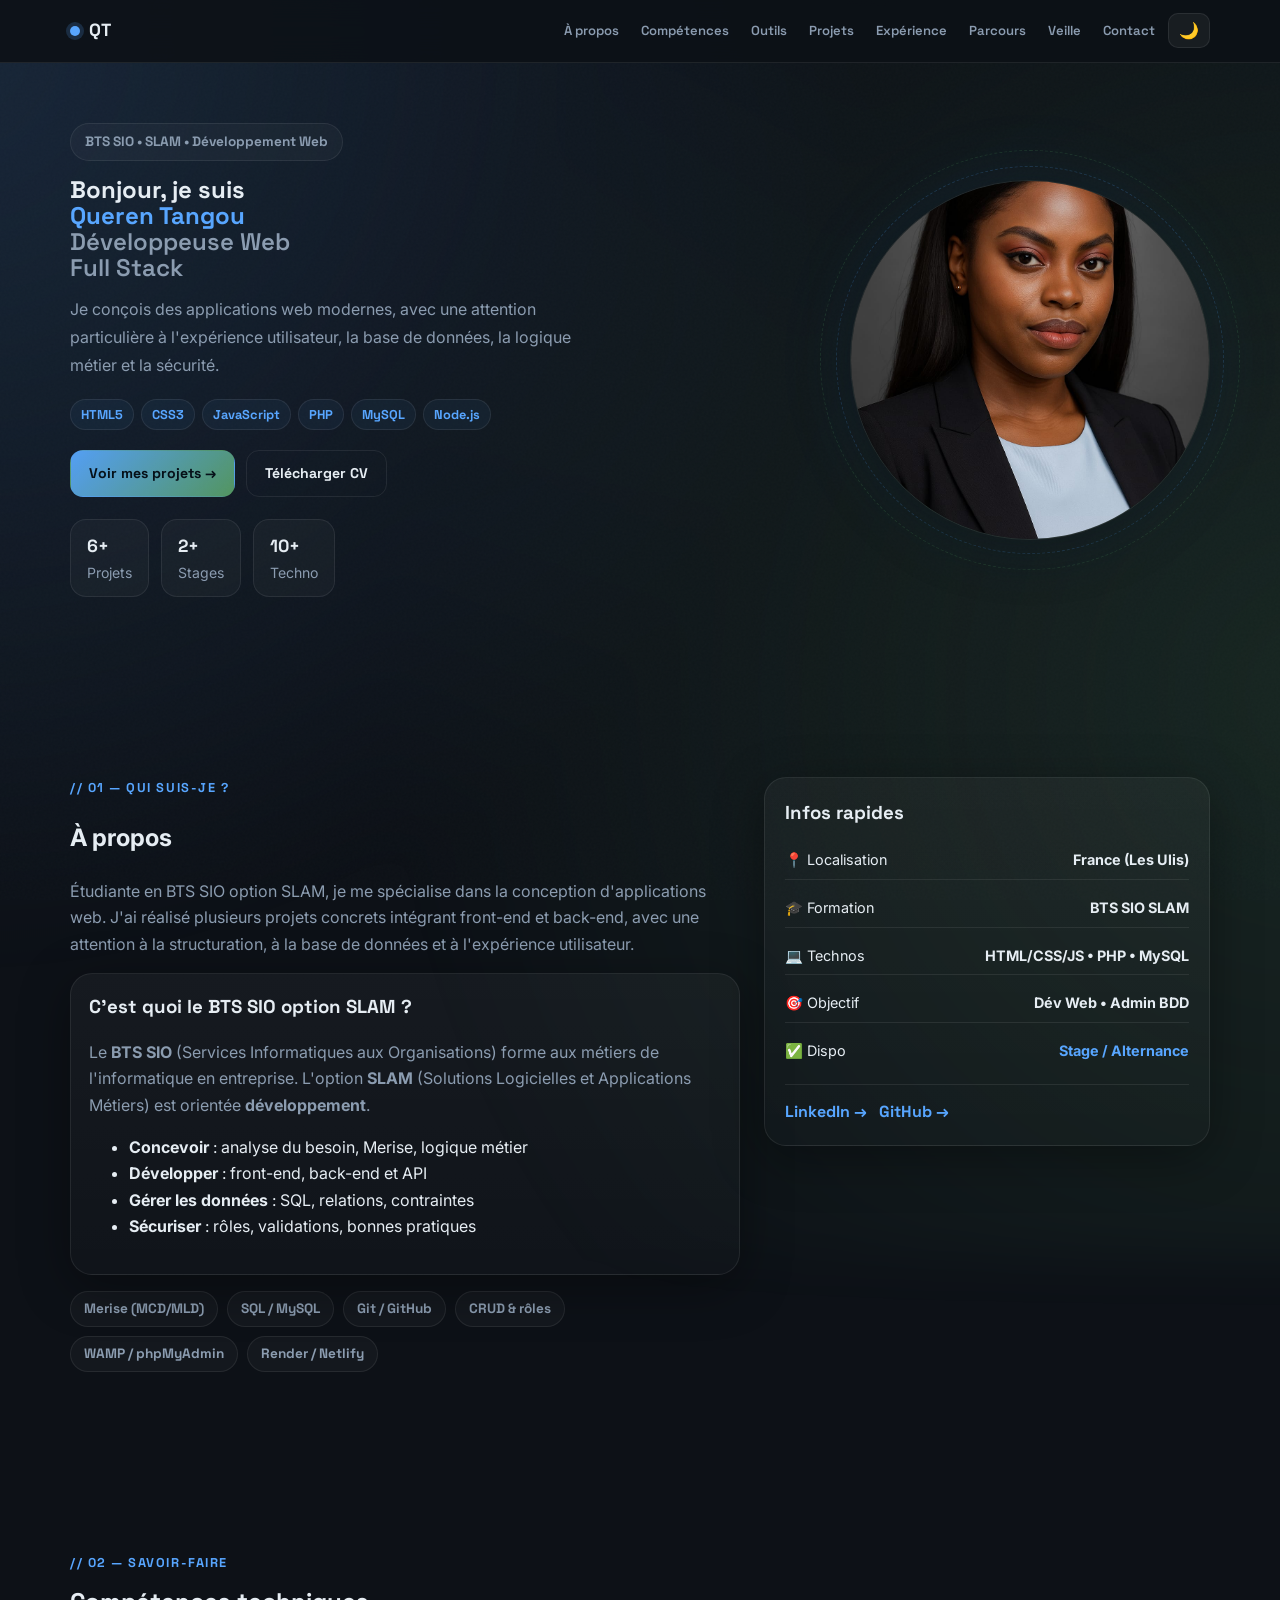
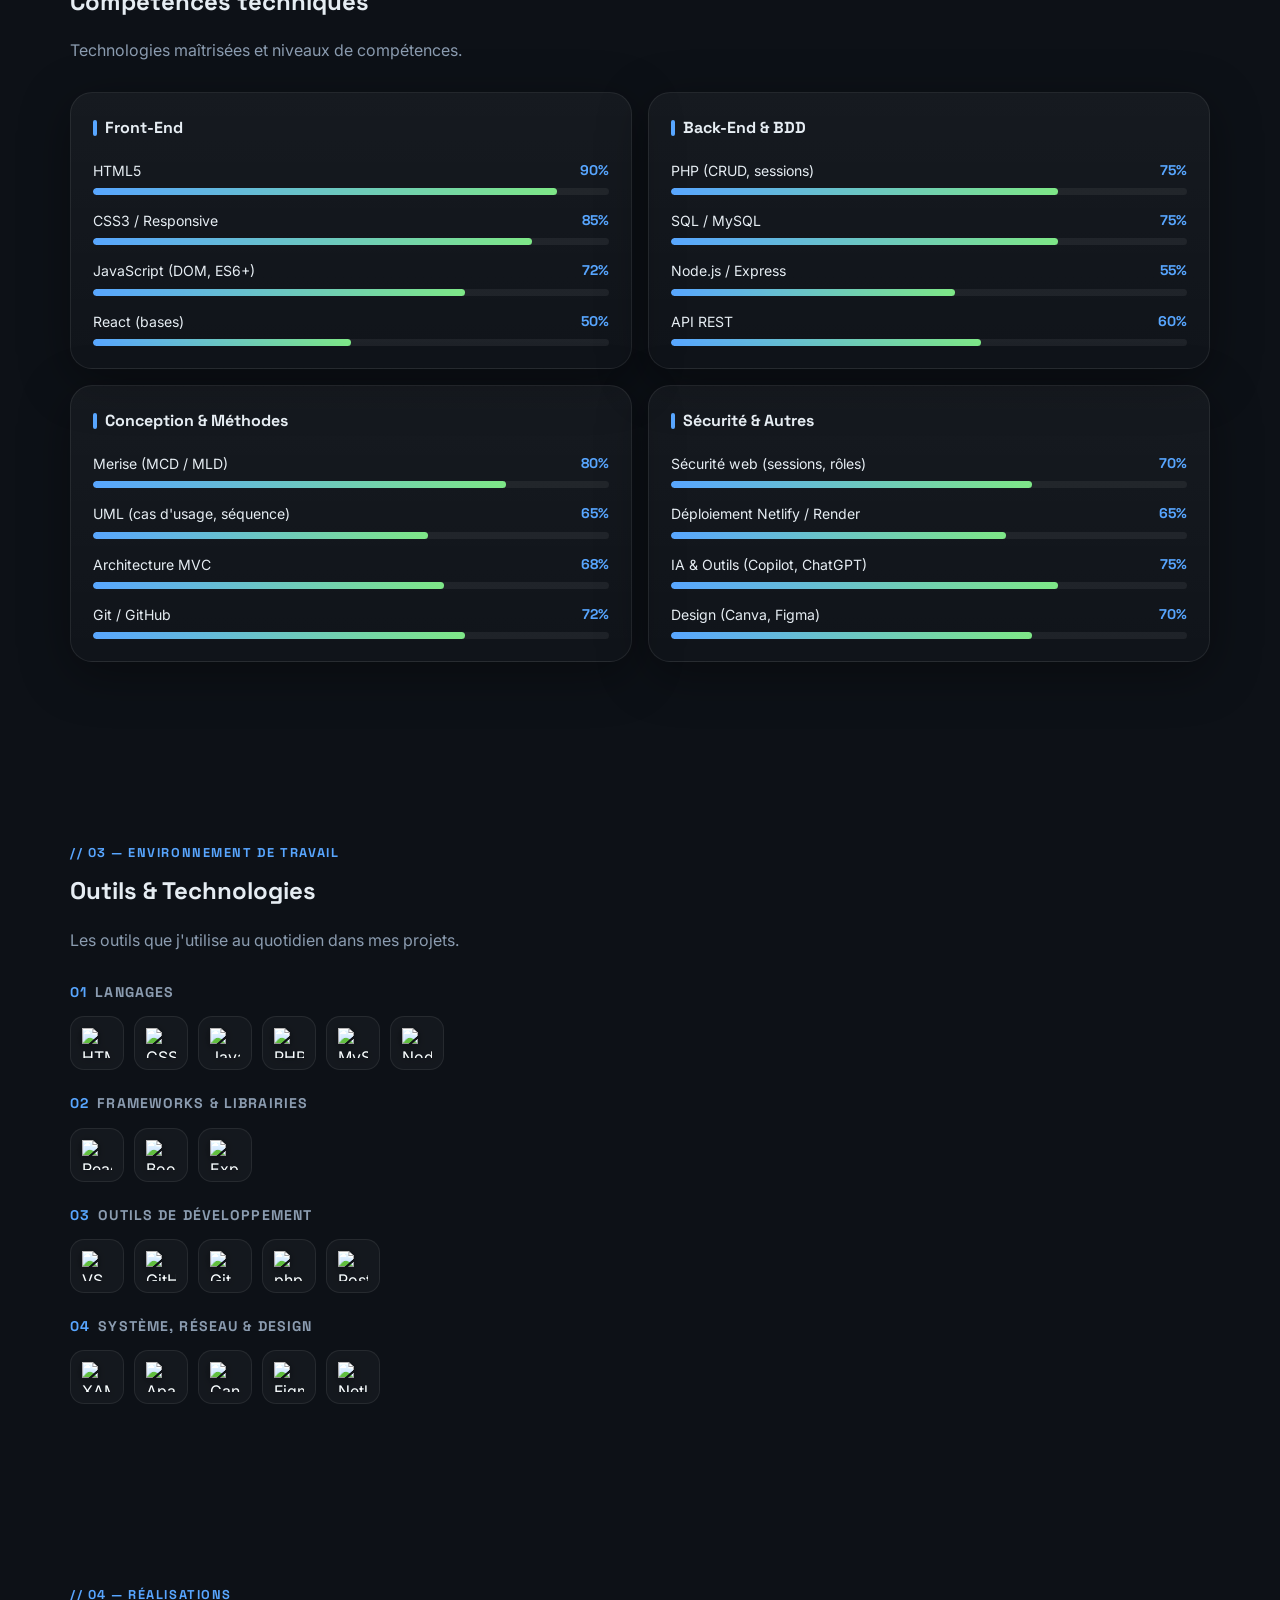
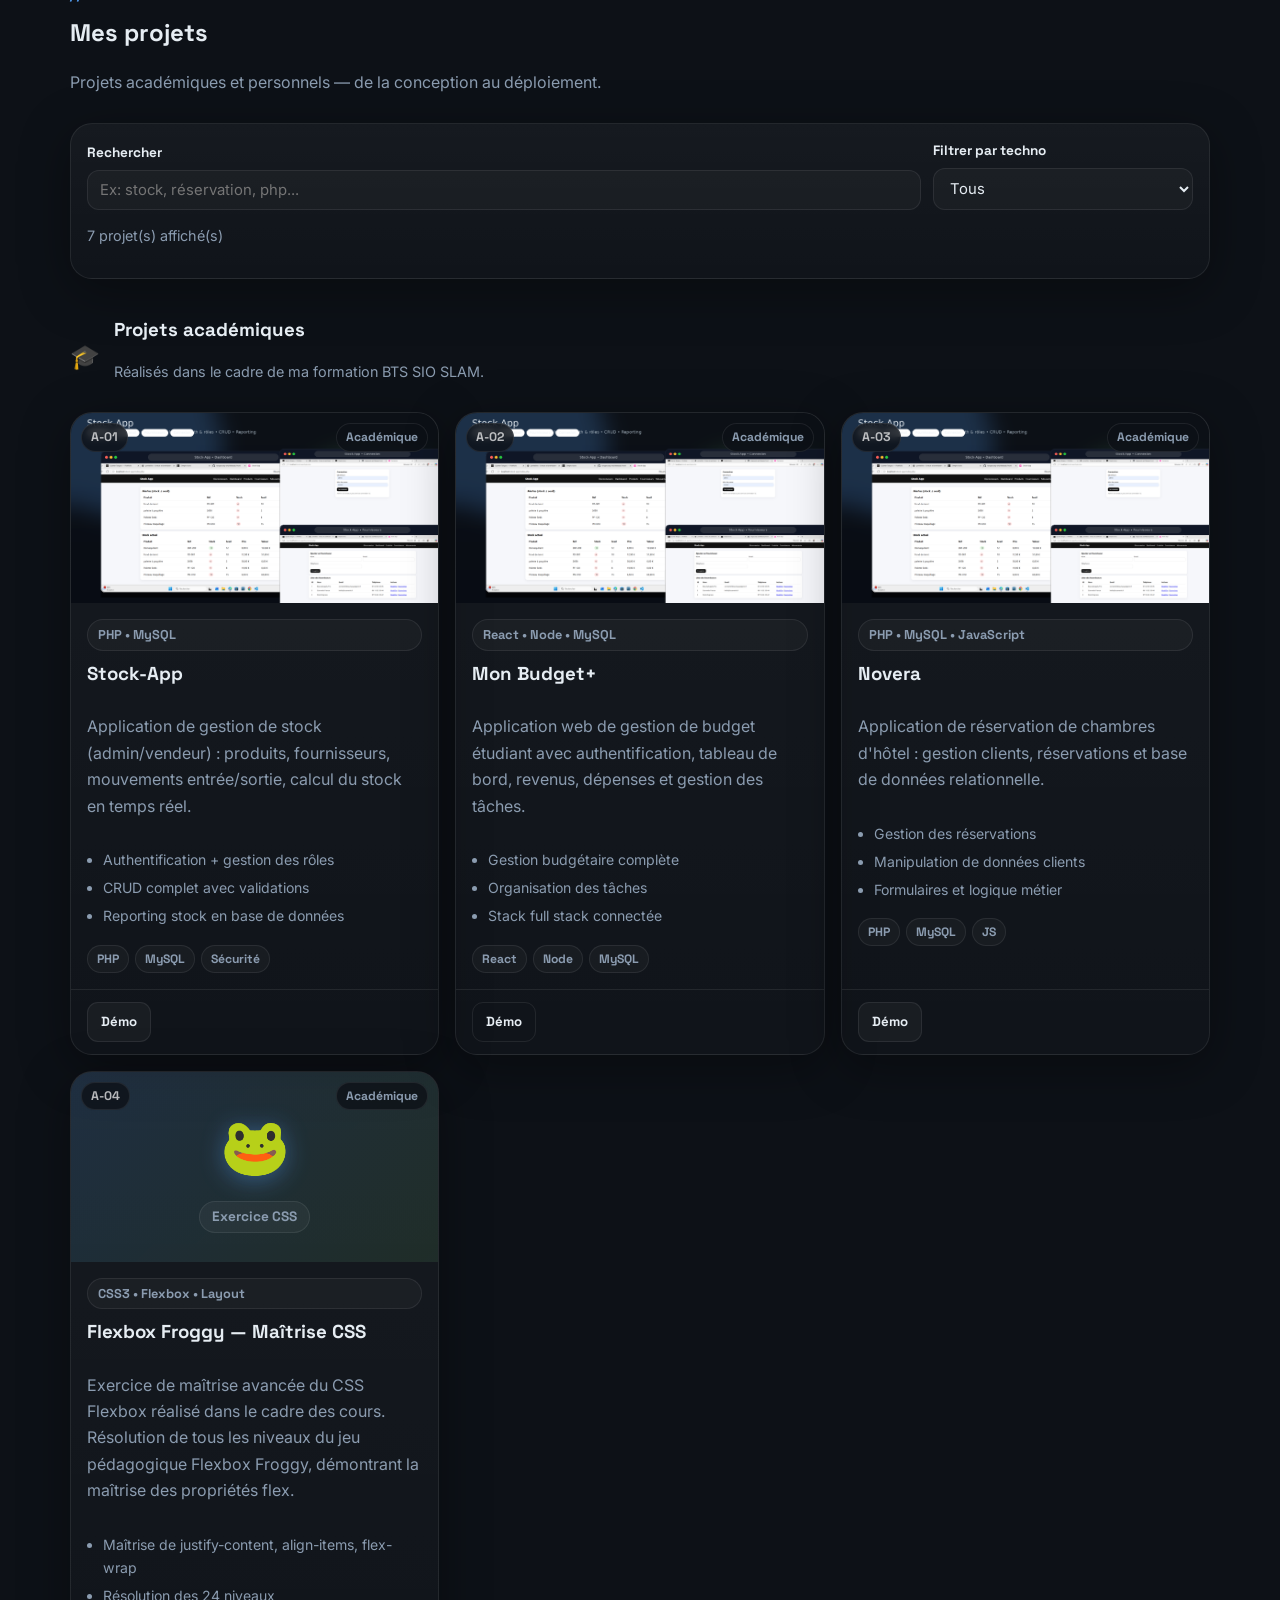
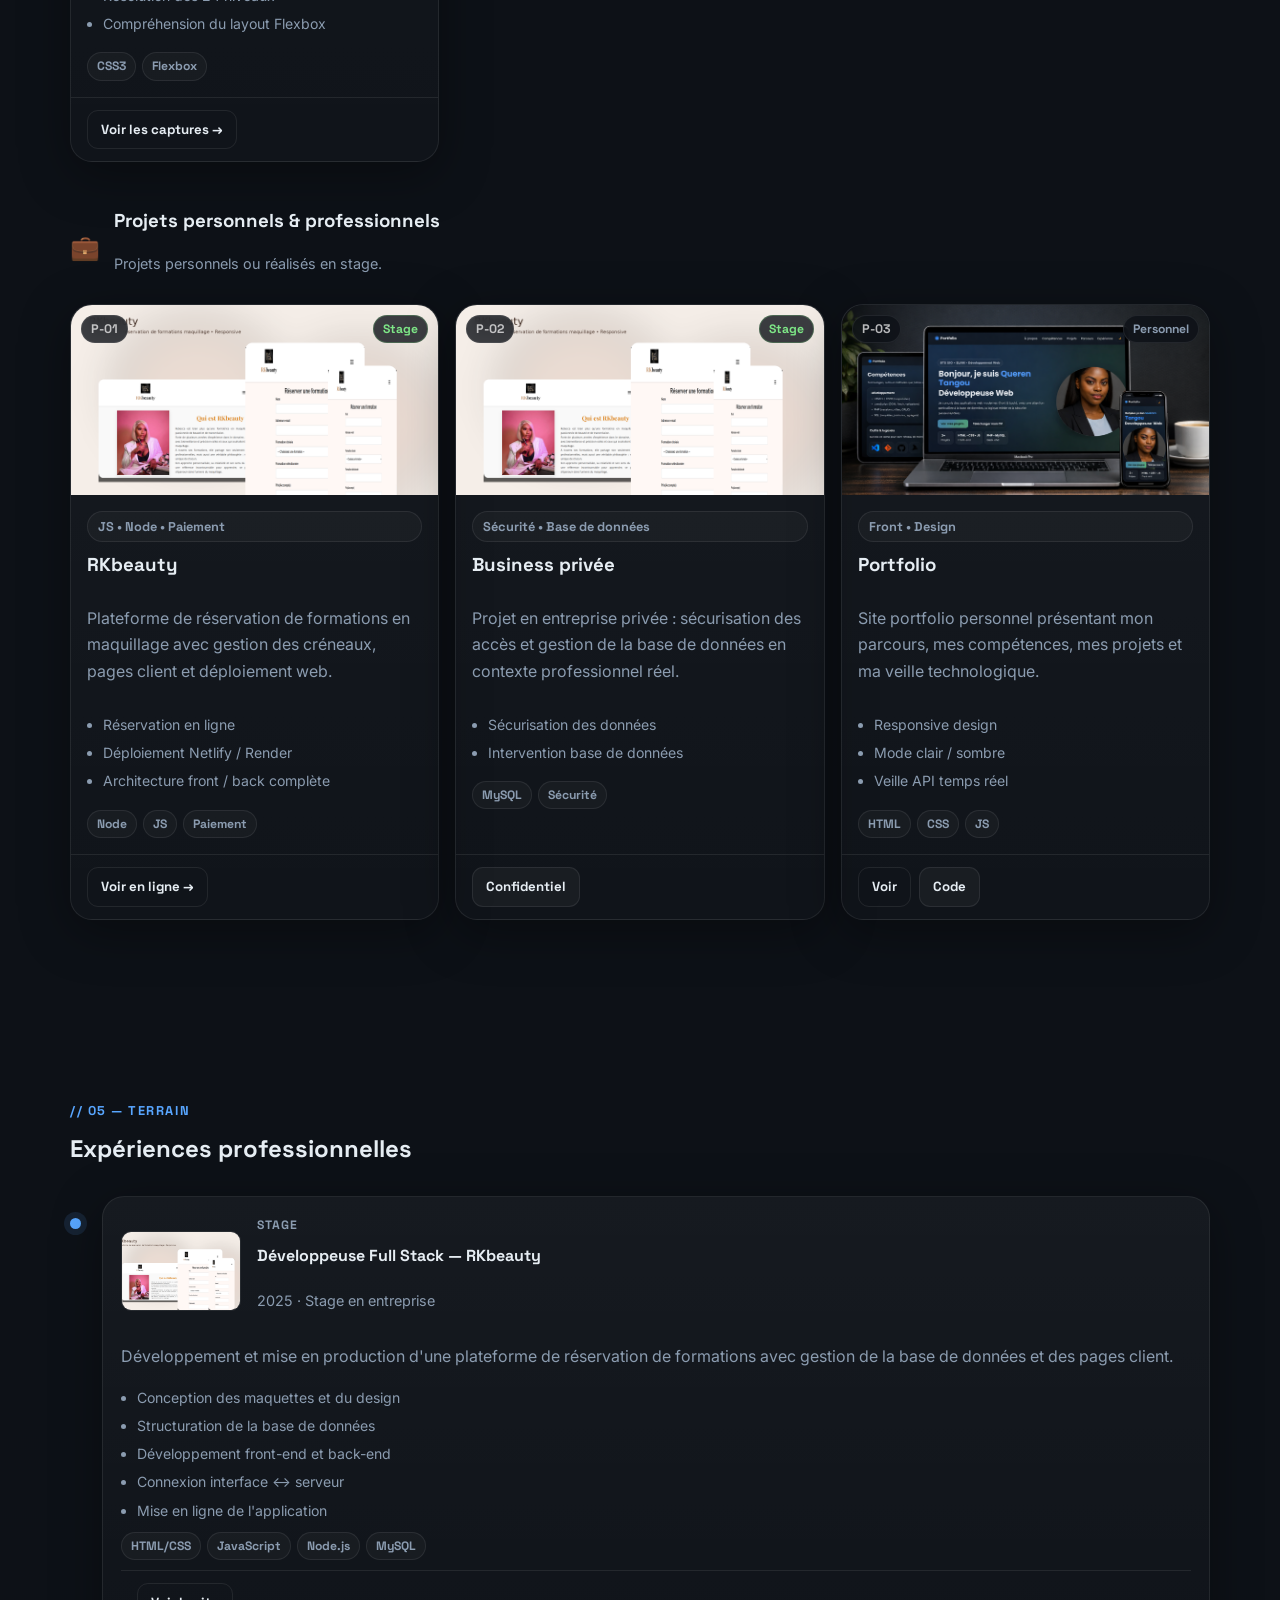
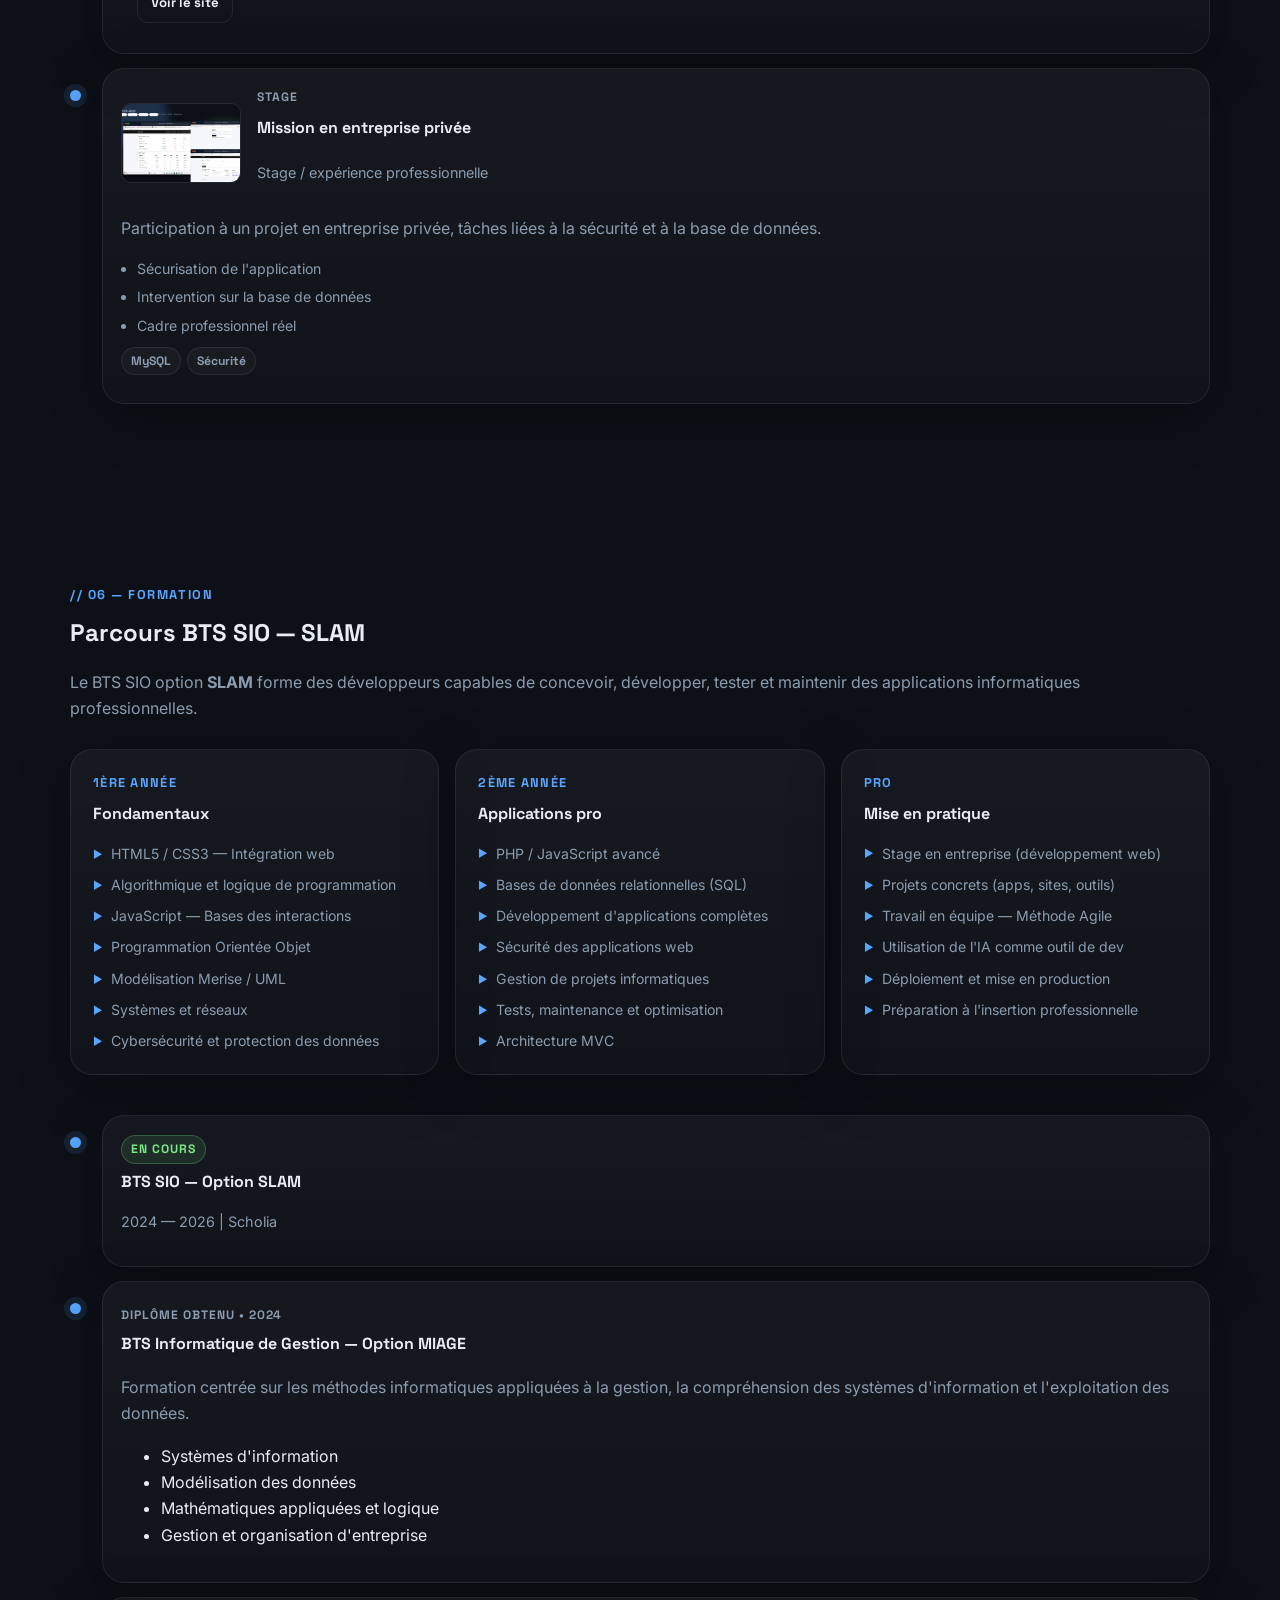
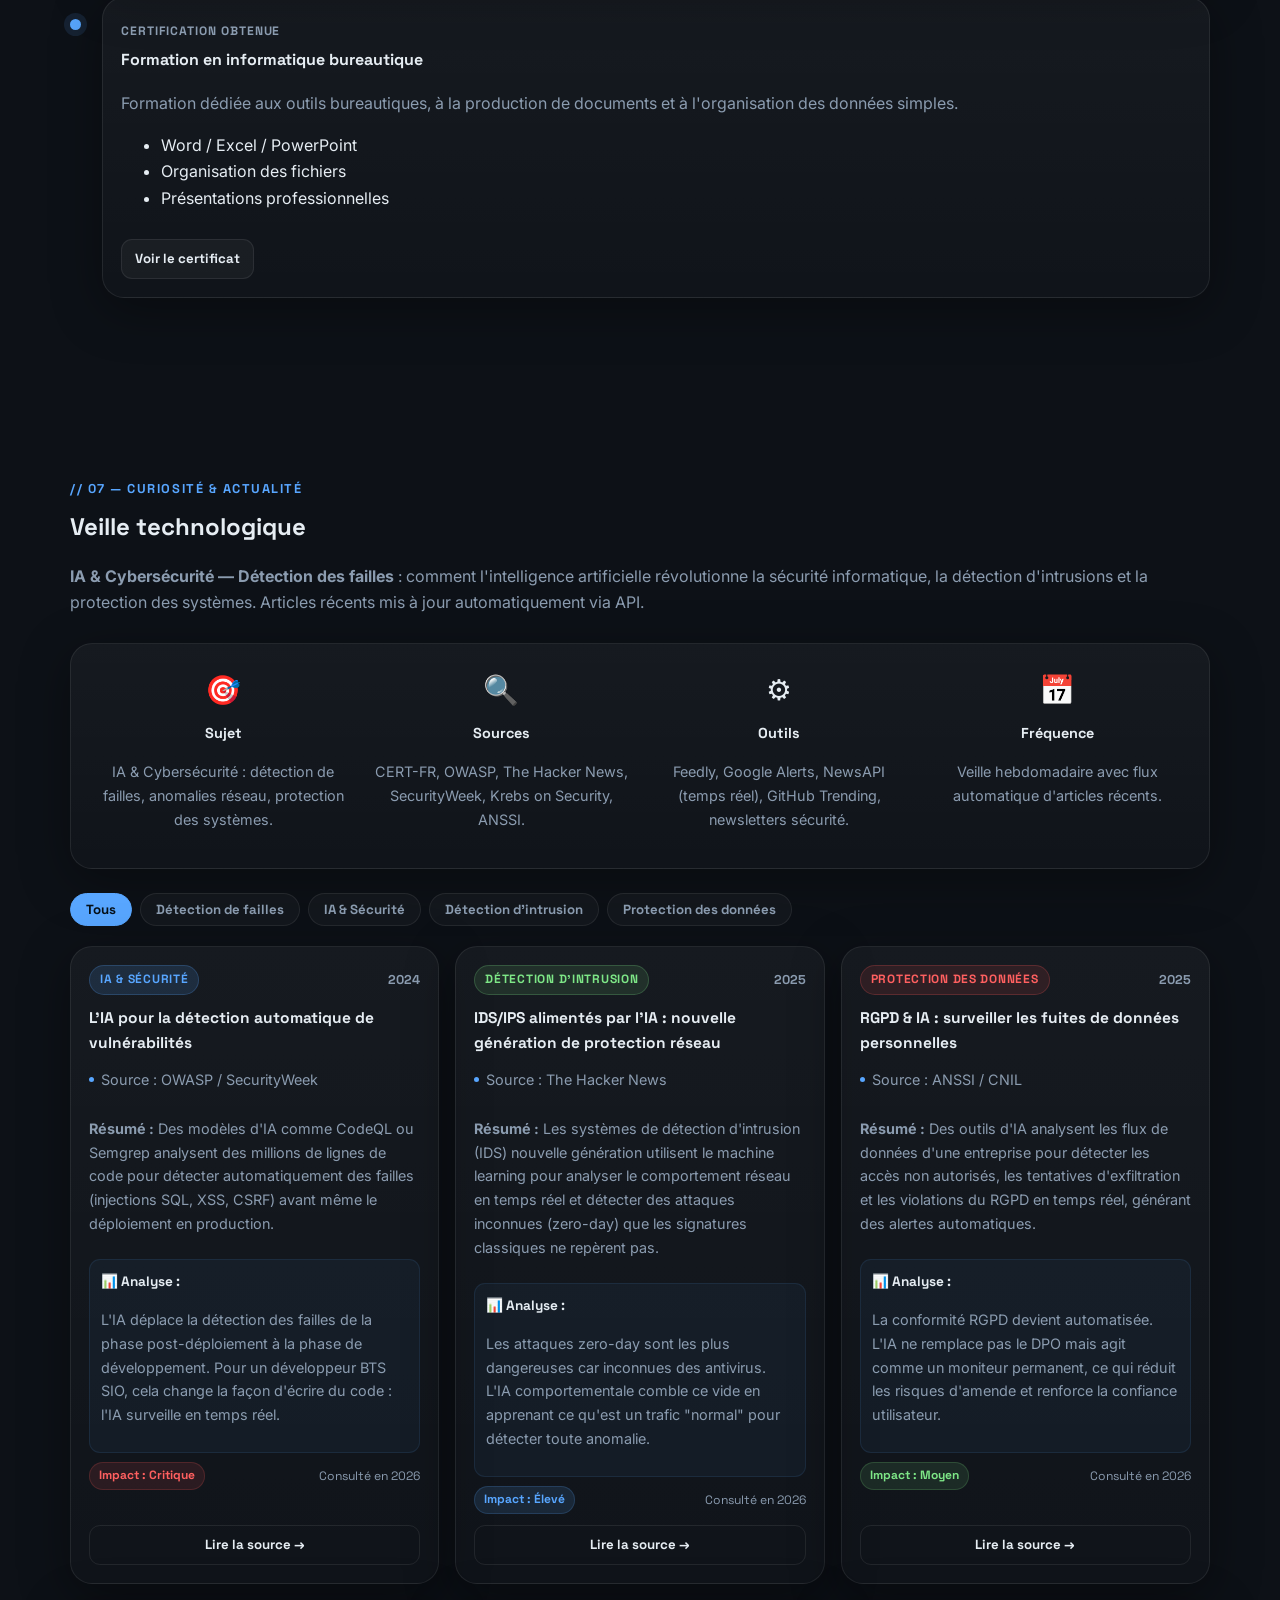
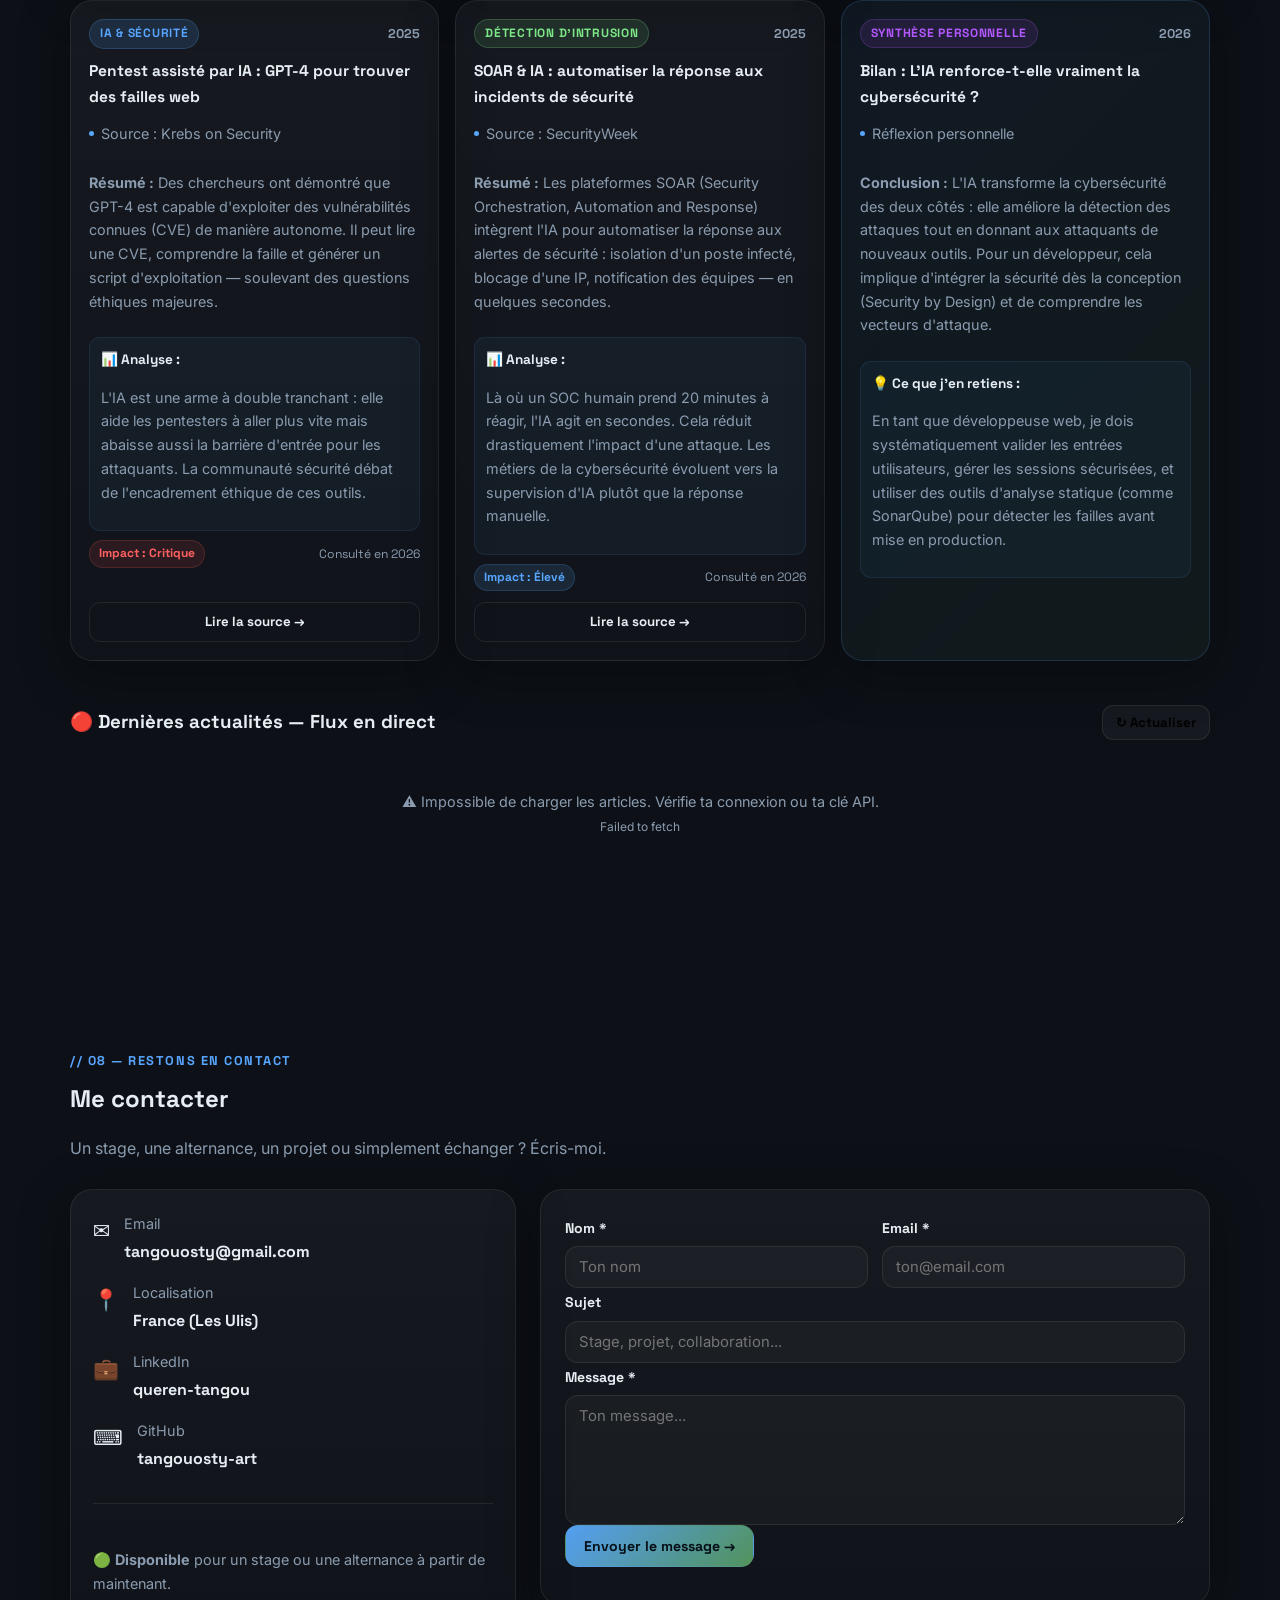
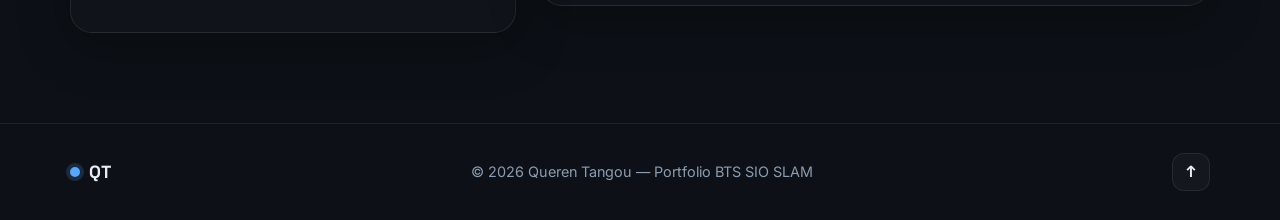
==== commit e83820b7: "modif portefolio" ====
--- a/index.html
+++ b/index.html
@@ -1,51 +1,45 @@
 <!doctype html>
-<html lang="fr">
+<html lang="fr" data-theme="dark">
 <head>
   <meta charset="utf-8" />
   <meta name="viewport" content="width=device-width,initial-scale=1" />
-  <meta name="description" content="Portfolio de Queren Tangou — BTS SIO SLAM, Développement Web, Projets, Compétences." />
+  <meta name="description" content="Portfolio de Queren Tangou — BTS SIO SLAM, Développeuse Web Full Stack, Projets, Compétences et Veille technologique IA & Cybersécurité." />
   <title>Queren Tangou — Portfolio</title>
 
-  <link rel="icon" href="assets/img/favicon.ico" />
   <link rel="stylesheet" href="assets/css/style.css" />
-
-  <!-- AOS Animations -->
   <link rel="stylesheet" href="https://cdn.jsdelivr.net/npm/aos@2.3.4/dist/aos.css" />
-
-  <!-- Google Fonts -->
   <link rel="preconnect" href="https://fonts.googleapis.com" />
   <link rel="preconnect" href="https://fonts.gstatic.com" crossorigin />
-  <link href="https://fonts.googleapis.com/css2?family=Poppins:wght@400;600;700&family=Inter:wght@400;600&display=swap" rel="stylesheet" />
+  <link href="https://fonts.googleapis.com/css2?family=Space+Grotesk:wght@400;500;600;700&family=Inter:wght@400;500;600&display=swap" rel="stylesheet" />
 </head>
 
 <body>
-  <!-- Background glow -->
   <div class="bg-glow" aria-hidden="true"></div>
-
-  <!-- Header -->
+  <div class="noise" aria-hidden="true"></div>
+  <div class="scroll-bar" id="scrollBar"></div>
+
+  <!-- ═══════════════════════════ HEADER ═══════════════════════════ -->
   <header class="header" id="top">
     <div class="container header__inner">
       <a class="logo" href="#top" aria-label="Retour en haut">
-        <span class="logo__dot"></span>
-        <span class="logo__text">Portfolio</span>
+        <span class="logo__dot"></span>QT
       </a>
 
       <nav class="nav" aria-label="Navigation principale">
-        <button class="nav__toggle" id="navToggle" aria-label="Ouvrir le menu" aria-expanded="false">
+        <button class="nav__toggle" id="navToggle" aria-label="Ouvrir le menu" aria-expanded="false" type="button">
           <span></span><span></span><span></span>
         </button>
-
         <ul class="nav__list" id="navList">
           <li><a href="#about">À propos</a></li>
           <li><a href="#skills">Compétences</a></li>
+          <li><a href="#tools">Outils</a></li>
           <li><a href="#projects">Projets</a></li>
-          <li><a href="#timeline">Parcours</a></li>
           <li><a href="#experience">Expérience</a></li>
+          <li><a href="#academic">Parcours</a></li>
+          <li><a href="#veille">Veille</a></li>
           <li><a href="#contact">Contact</a></li>
           <li>
-            <button class="btn btn--ghost" id="themeToggle" type="button" aria-label="Changer le thème">
-              🌙
-            </button>
+            <button class="theme-btn" id="themeToggle" type="button" aria-label="Changer le thème">🌙</button>
           </li>
         </ul>
       </nav>
@@ -53,74 +47,84 @@
   </header>
 
   <main>
-    <!-- Hero -->
-    <section class="hero section">
+    <!-- ═══════════════════════════ HERO ═══════════════════════════ -->
+    <section class="hero section" id="hero">
       <div class="container hero__grid">
         <div class="hero__content" data-aos="fade-right">
           <p class="badge">BTS SIO • SLAM • Développement Web</p>
           <h1>
-            Bonjour, je suis <span class="accent">Queren Tangou</span><br />
-            Développeuse Web 
+            Bonjour, je suis<br />
+            <span class="accent">Queren Tangou</span><br />
+            <span class="hero__sub">Développeuse Web<br>Full Stack</span>
           </h1>
           <p class="lead">
-            Je conçois des applications web modernes (front &amp; back),
-            avec une attention particulière à la base de données, la logique métier et la sécurité (sessions/rôles).
+            Je conçois des applications web modernes, avec une attention particulière
+            à l'expérience utilisateur, la base de données, la logique métier et la sécurité.
           </p>
 
+          <div class="hero__techstack">
+            <span>HTML5</span><span>CSS3</span><span>JavaScript</span><span>PHP</span><span>MySQL</span><span>Node.js</span>
+          </div>
+
           <div class="hero__actions">
-            <a class="btn btn--primary" href="#projects">Voir mes projets</a>
-            <a class="btn btn--outline" href="assets/images/New_cv.pdf" target="_blank" rel="noreferrer">
-              Télécharger mon CV
-            </a>
+            <a class="btn btn--primary" href="#projects">Voir mes projets →</a>
+            <a class="btn btn--outline" href="assets/images/New_cv.pdf" target="_blank" rel="noreferrer">Télécharger CV</a>
           </div>
 
           <div class="hero__meta">
             <div class="meta-card">
-              <div class="meta-card__kpi">3+</div>
-              <div class="meta-card__text">Projets</div>
+              <div class="meta-card__kpi">6+</div>
+              <div class="meta-card__label">Projets</div>
             </div>
             <div class="meta-card">
-              <div class="meta-card__kpi">HTML • CSS • JS</div>
-              <div class="meta-card__text">Front-end</div>
+              <div class="meta-card__kpi">2+</div>
+              <div class="meta-card__label">Stages</div>
             </div>
             <div class="meta-card">
-              <div class="meta-card__kpi">PHP • MySQL</div>
-              <div class="meta-card__text">Back-end</div>
+              <div class="meta-card__kpi">10+</div>
+              <div class="meta-card__label">Techno</div>
             </div>
           </div>
         </div>
 
         <div class="hero__visual" data-aos="fade-left">
-          <div class="hero__photo">
-            <img src="assets/images/photocv.jpg" alt="Photo de Queren Tangou" loading="lazy" />
+          <div class="hero__photo-wrap">
+            <div class="hero__photo">
+              <img src="assets/images/photocv.jpg" alt="Photo de Queren Tangou" loading="lazy" />
+            </div>
+            <div class="hero__ring hero__ring--1"></div>
+            <div class="hero__ring hero__ring--2"></div>
           </div>
         </div>
       </div>
     </section>
 
-    <!-- About -->
+    <!-- ═══════════════════════════ ABOUT ═══════════════════════════ -->
     <section class="section" id="about">
       <div class="container two-cols">
         <div data-aos="fade-up">
+          <div class="section-label">// 01 — Qui suis-je ?</div>
           <h2>À propos</h2>
           <p class="muted">
-            Étudiante en BTS SIO option SLAM, je me spécialise dans la conception d’applications web.
-            J’ai réalisé plusieurs projets concrets intégrant front-end et back-end, avec une attention à la
-            structuration, la base de données et l’expérience utilisateur.
+            Étudiante en BTS SIO option SLAM, je me spécialise dans la conception
+            d'applications web. J'ai réalisé plusieurs projets concrets intégrant
+            front-end et back-end, avec une attention à la structuration, à la base
+            de données et à l'expérience utilisateur.
           </p>
 
-          <!-- BTS SLAM explanation -->
           <div class="card about-bts" data-aos="flip-up">
-            <h3>C’est quoi le BTS SIO option SLAM ?</h3>
+            <h3>C'est quoi le BTS SIO option SLAM ?</h3>
             <p class="muted">
-              Le <strong>BTS SIO</strong> (Services Informatiques aux Organisations) forme aux métiers de l’informatique en entreprise.
-              L’option <strong>SLAM</strong> (Solutions Logicielles et Applications Métiers) est orientée <strong>développement</strong>.
+              Le <strong>BTS SIO</strong> (Services Informatiques aux Organisations)
+              forme aux métiers de l'informatique en entreprise. L'option
+              <strong>SLAM</strong> (Solutions Logicielles et Applications Métiers)
+              est orientée <strong>développement</strong>.
             </p>
             <ul class="list">
-              <li><strong>Concevoir</strong> : analyse du besoin, Merise (MCD/MLD), logique métier</li>
-              <li><strong>Développer</strong> : front (HTML/CSS/JS) + back (PHP/Node) + API</li>
-              <li><strong>Gérer les données</strong> : SQL, relations, contraintes, requêtes</li>
-              <li><strong>Sécuriser</strong> : sessions, rôles, validations, bonnes pratiques</li>
+              <li><strong>Concevoir</strong> : analyse du besoin, Merise, logique métier</li>
+              <li><strong>Développer</strong> : front-end, back-end et API</li>
+              <li><strong>Gérer les données</strong> : SQL, relations, contraintes</li>
+              <li><strong>Sécuriser</strong> : rôles, validations, bonnes pratiques</li>
             </ul>
           </div>
 
@@ -128,212 +132,441 @@
             <div class="chip">Merise (MCD/MLD)</div>
             <div class="chip">SQL / MySQL</div>
             <div class="chip">Git / GitHub</div>
-            <div class="chip">CRUD &amp; rôles</div>
+            <div class="chip">CRUD & rôles</div>
             <div class="chip">WAMP / phpMyAdmin</div>
-          </div>
-
-          <div class="about__cta">
-            <a class="btn btn--outline" href="#contact">Me contacter</a>
+            <div class="chip">Render / Netlify</div>
           </div>
         </div>
 
         <div class="card info-card" data-aos="zoom-in">
           <h3>Infos rapides</h3>
           <ul class="info-list">
-            <li><span>Localisation</span><strong>France (Les Ulis)</strong></li>
-            <li><span>Formation</span><strong>BTS SIO SLAM</strong></li>
-            <li><span>Technos</span><strong>HTML/CSS/JS • PHP • MySQL</strong></li>
-            <li><span>Objectif</span><strong>Dév Web • Admin BDD</strong></li>
+            <li><span>📍 Localisation</span><strong>France (Les Ulis)</strong></li>
+            <li><span>🎓 Formation</span><strong>BTS SIO SLAM</strong></li>
+            <li><span>💻 Technos</span><strong>HTML/CSS/JS • PHP • MySQL</strong></li>
+            <li><span>🎯 Objectif</span><strong>Dév Web • Admin BDD</strong></li>
+            <li><span>✅ Dispo</span><strong class="accent-text">Stage / Alternance</strong></li>
           </ul>
           <div class="divider"></div>
-
           <div class="links">
-            <a class="link" href="https://www.linkedin.com/in/queren-tangou-90268a22b" target="_blank" rel="noreferrer">LinkedIn</a>
-            <a class="link" href="https://github.com/tangouosty-art" target="_blank" rel="noreferrer">GitHub</a>
+            <a class="link" href="https://www.linkedin.com/in/queren-tangou-90268a22b" target="_blank" rel="noreferrer">LinkedIn →</a>
+            <a class="link" href="https://github.com/tangouosty-art" target="_blank" rel="noreferrer">GitHub →</a>
           </div>
         </div>
       </div>
     </section>
 
-    <!-- Skills -->
+    <!-- ═══════════════════════════ SKILLS ═══════════════════════════ -->
     <section class="section" id="skills">
       <div class="container">
         <div class="section-head" data-aos="fade-up">
-          <h2>Compétences</h2>
-          <p class="muted">Technologies, outils et méthodes que j’utilise au quotidien.</p>
-        </div>
-
-        <div class="grid grid--3">
-          <article class="card skill-card" data-aos="zoom-in-up">
-            <h3>Développement</h3>
-            <ul class="list">
-              <li>HTML5 / CSS3 (responsive)</li>
-              <li>JavaScript (DOM, fetch, validations)</li>
-              <li>PHP (sessions, rôles, CRUD)</li>
-              <li>SQL (requêtes, jointures, agrégats)</li>
-            </ul>
-          </article>
-
-          <article class="card skill-card" data-aos="zoom-in-up" data-aos-delay="100">
-            <h3>Base de données</h3>
-            <ul class="list">
-              <li>MySQL / MariaDB</li>
-              <li>Modélisation Merise (MCD/MLD)</li>
-              <li>Contraintes, index, relations</li>
-              <li>Requêtes de reporting (stock, ventes)</li>
-            </ul>
-          </article>
-
-          <article class="card skill-card" data-aos="zoom-in-up" data-aos-delay="200">
-            <h3>Outils &amp; Méthodo</h3>
-            <ul class="list">
-              <li>Git / GitHub (branches, commits)</li>
-              <li>WAMP / phpMyAdmin</li>
-              <li>Déploiement (Render / Netlify)</li>
-              <li>Organisation : pages, modules, MVC (bases)</li>
-            </ul>
-          </article>
-        </div>
-
-        <!-- Tools with hover mastery -->
-        <div class="card tools-card" data-aos="fade-up">
-          <h3>Outils &amp; logiciels</h3>
-          <p class="muted small">Survole une icône pour voir mon niveau de maîtrise.</p>
-
-          <div class="tools-grid" aria-label="Outils et niveaux de maîtrise">
-            <span class="tool" role="img" aria-label="Visual Studio Code" data-label="VS Code" data-level="Avancé (80%)">
-              <img src="https://cdn.jsdelivr.net/gh/devicons/devicon/icons/vscode/vscode-original.svg" alt="VS Code" />
-            </span>
-
-            <span class="tool" role="img" aria-label="Git" data-label="Git" data-level="Intermédiaire (70%)">
-              <img src="https://cdn.jsdelivr.net/gh/devicons/devicon/icons/git/git-original.svg" alt="Git" />
-            </span>
-
-            <span class="tool" role="img" aria-label="GitHub" data-label="GitHub" data-level="Intermédiaire (70%)">
-              <img src="https://cdn.jsdelivr.net/npm/simple-icons@16.6.0/icons/github.svg" alt="GitHub" />
-            </span>
-
-            <span class="tool" role="img" aria-label="phpMyAdmin" data-label="phpMyAdmin" data-level="Avancé (80%)">
-              <img src="https://cdn.jsdelivr.net/npm/simple-icons@16.6.0/icons/phpmyadmin.svg" alt="phpMyAdmin" />
-            </span>
-
-            <span class="tool" role="img" aria-label="WAMP" data-label="WAMP" data-level="Intermédiaire (65%)">
-              <img src="https://cdn.jsdelivr.net/gh/devicons/devicon/icons/apache/apache-original.svg" alt="Apache (WAMP)" />
-            </span>
-
-            <span class="tool" role="img" aria-label="MySQL Workbench" data-label="MySQL Workbench" data-level="Intermédiaire (60%)">
-              <img src="https://cdn.jsdelivr.net/gh/devicons/devicon/icons/mysql/mysql-original.svg" alt="MySQL" />
-            </span>
-
-            <span class="tool" role="img" aria-label="Canva" data-label="Canva" data-level="Avancé (75%)">
-              <img src="assets/images/canva.svg" alt="Canva" />
-            </span>
+          <div class="section-label">// 02 — Savoir-faire</div>
+          <h2>Compétences techniques</h2>
+          <p class="muted">Technologies maîtrisées et niveaux de compétences.</p>
+        </div>
+
+        <div class="skills-grid">
+          <!-- Front-End -->
+          <div class="card skill-group" data-aos="fade-up">
+            <h3 class="skill-group__title">Front-End</h3>
+            <div class="skill-bars">
+              <div class="skill-bar-item">
+                <div class="skill-bar__header"><span>HTML5</span><span class="skill-bar__pct">90%</span></div>
+                <div class="skill-bar__track"><div class="skill-bar__fill" data-width="90"></div></div>
+              </div>
+              <div class="skill-bar-item">
+                <div class="skill-bar__header"><span>CSS3 / Responsive</span><span class="skill-bar__pct">85%</span></div>
+                <div class="skill-bar__track"><div class="skill-bar__fill" data-width="85"></div></div>
+              </div>
+              <div class="skill-bar-item">
+                <div class="skill-bar__header"><span>JavaScript (DOM, ES6+)</span><span class="skill-bar__pct">72%</span></div>
+                <div class="skill-bar__track"><div class="skill-bar__fill" data-width="72"></div></div>
+              </div>
+              <div class="skill-bar-item">
+                <div class="skill-bar__header"><span>React (bases)</span><span class="skill-bar__pct">50%</span></div>
+                <div class="skill-bar__track"><div class="skill-bar__fill" data-width="50"></div></div>
+              </div>
+            </div>
+          </div>
+
+          <!-- Back-End & BDD -->
+          <div class="card skill-group" data-aos="fade-up" data-aos-delay="100">
+            <h3 class="skill-group__title">Back-End & BDD</h3>
+            <div class="skill-bars">
+              <div class="skill-bar-item">
+                <div class="skill-bar__header"><span>PHP (CRUD, sessions)</span><span class="skill-bar__pct">75%</span></div>
+                <div class="skill-bar__track"><div class="skill-bar__fill" data-width="75"></div></div>
+              </div>
+              <div class="skill-bar-item">
+                <div class="skill-bar__header"><span>SQL / MySQL</span><span class="skill-bar__pct">75%</span></div>
+                <div class="skill-bar__track"><div class="skill-bar__fill" data-width="75"></div></div>
+              </div>
+              <div class="skill-bar-item">
+                <div class="skill-bar__header"><span>Node.js / Express</span><span class="skill-bar__pct">55%</span></div>
+                <div class="skill-bar__track"><div class="skill-bar__fill" data-width="55"></div></div>
+              </div>
+              <div class="skill-bar-item">
+                <div class="skill-bar__header"><span>API REST</span><span class="skill-bar__pct">60%</span></div>
+                <div class="skill-bar__track"><div class="skill-bar__fill" data-width="60"></div></div>
+              </div>
+            </div>
+          </div>
+
+          <!-- Conception & Méthodes -->
+          <div class="card skill-group" data-aos="fade-up" data-aos-delay="200">
+            <h3 class="skill-group__title">Conception & Méthodes</h3>
+            <div class="skill-bars">
+              <div class="skill-bar-item">
+                <div class="skill-bar__header"><span>Merise (MCD / MLD)</span><span class="skill-bar__pct">80%</span></div>
+                <div class="skill-bar__track"><div class="skill-bar__fill" data-width="80"></div></div>
+              </div>
+              <div class="skill-bar-item">
+                <div class="skill-bar__header"><span>UML (cas d'usage, séquence)</span><span class="skill-bar__pct">65%</span></div>
+                <div class="skill-bar__track"><div class="skill-bar__fill" data-width="65"></div></div>
+              </div>
+              <div class="skill-bar-item">
+                <div class="skill-bar__header"><span>Architecture MVC</span><span class="skill-bar__pct">68%</span></div>
+                <div class="skill-bar__track"><div class="skill-bar__fill" data-width="68"></div></div>
+              </div>
+              <div class="skill-bar-item">
+                <div class="skill-bar__header"><span>Git / GitHub</span><span class="skill-bar__pct">72%</span></div>
+                <div class="skill-bar__track"><div class="skill-bar__fill" data-width="72"></div></div>
+              </div>
+            </div>
+          </div>
+
+          <!-- Sécurité & Autres -->
+          <div class="card skill-group" data-aos="fade-up" data-aos-delay="300">
+            <h3 class="skill-group__title">Sécurité & Autres</h3>
+            <div class="skill-bars">
+              <div class="skill-bar-item">
+                <div class="skill-bar__header"><span>Sécurité web (sessions, rôles)</span><span class="skill-bar__pct">70%</span></div>
+                <div class="skill-bar__track"><div class="skill-bar__fill" data-width="70"></div></div>
+              </div>
+              <div class="skill-bar-item">
+                <div class="skill-bar__header"><span>Déploiement Netlify / Render</span><span class="skill-bar__pct">65%</span></div>
+                <div class="skill-bar__track"><div class="skill-bar__fill" data-width="65"></div></div>
+              </div>
+              <div class="skill-bar-item">
+                <div class="skill-bar__header"><span>IA & Outils (Copilot, ChatGPT)</span><span class="skill-bar__pct">75%</span></div>
+                <div class="skill-bar__track"><div class="skill-bar__fill" data-width="75"></div></div>
+              </div>
+              <div class="skill-bar-item">
+                <div class="skill-bar__header"><span>Design (Canva, Figma)</span><span class="skill-bar__pct">70%</span></div>
+                <div class="skill-bar__track"><div class="skill-bar__fill" data-width="70"></div></div>
+              </div>
+            </div>
           </div>
         </div>
       </div>
     </section>
 
-    <!-- Projects -->
+    <!-- ═══════════════════════════ TOOLS ═══════════════════════════ -->
+    <section class="section" id="tools">
+      <div class="container">
+        <div class="section-head" data-aos="fade-up">
+          <div class="section-label">// 03 — Environnement de travail</div>
+          <h2>Outils & Technologies</h2>
+          <p class="muted">Les outils que j'utilise au quotidien dans mes projets.</p>
+        </div>
+
+        <div class="tools-sections">
+          <!-- Langages -->
+          <div class="tools-section" data-aos="fade-up">
+            <h4 class="tools-section__title"><span class="tools-section__num">01</span> Langages</h4>
+            <div class="tools-grid">
+              <span class="tool" data-label="HTML5" data-level="Avancé (90%)"><img src="https://cdn.simpleicons.org/html5/E34F26" alt="HTML5" /></span>
+              <span class="tool" data-label="CSS3" data-level="Avancé (85%)"><img src="https://cdn.simpleicons.org/css3/1572B6" alt="CSS3" /></span>
+              <span class="tool" data-label="JavaScript" data-level="Intermédiaire (72%)"><img src="https://cdn.simpleicons.org/javascript/F7DF1E" alt="JavaScript" /></span>
+              <span class="tool" data-label="PHP" data-level="Intermédiaire (75%)"><img src="https://cdn.simpleicons.org/php/777BB3" alt="PHP" /></span>
+              <span class="tool" data-label="SQL / MySQL" data-level="Intermédiaire (75%)"><img src="https://cdn.simpleicons.org/mysql/4479A1" alt="MySQL" /></span>
+              <span class="tool" data-label="Node.js" data-level="Débutant (55%)"><img src="https://cdn.simpleicons.org/nodedotjs/339933" alt="Node.js" /></span>
+            </div>
+          </div>
+
+          <!-- Frameworks -->
+          <div class="tools-section" data-aos="fade-up" data-aos-delay="80">
+            <h4 class="tools-section__title"><span class="tools-section__num">02</span> Frameworks & Librairies</h4>
+            <div class="tools-grid">
+              <span class="tool" data-label="React" data-level="Débutant (50%)"><img src="https://cdn.simpleicons.org/react/61DAFB" alt="React" /></span>
+              <span class="tool" data-label="Bootstrap" data-level="Intermédiaire (70%)"><img src="https://cdn.simpleicons.org/bootstrap/7952B3" alt="Bootstrap" /></span>
+              <span class="tool" data-label="Express.js" data-level="Débutant (50%)"><img src="https://cdn.simpleicons.org/express/ffffff" alt="Express" /></span>
+            </div>
+          </div>
+
+          <!-- Outils de dev -->
+          <div class="tools-section" data-aos="fade-up" data-aos-delay="160">
+            <h4 class="tools-section__title"><span class="tools-section__num">03</span> Outils de développement</h4>
+            <div class="tools-grid">
+              <span class="tool" data-label="VS Code" data-level="Avancé (82%)"><img src="https://cdn.simpleicons.org/visualstudiocode/007ACC" alt="VS Code" /></span>
+              <span class="tool" data-label="GitHub" data-level="Intermédiaire (72%)"><img src="https://cdn.simpleicons.org/github/ffffff" alt="GitHub" /></span>
+              <span class="tool" data-label="Git" data-level="Intermédiaire (70%)"><img src="https://cdn.simpleicons.org/git/F05032" alt="Git" /></span>
+              <span class="tool" data-label="phpMyAdmin" data-level="Avancé (80%)"><img src="https://cdn.simpleicons.org/phpmyadmin/6A77B1" alt="phpMyAdmin" /></span>
+              <span class="tool" data-label="Postman" data-level="Intermédiaire (60%)"><img src="https://cdn.simpleicons.org/postman/FF6C37" alt="Postman" /></span>
+            </div>
+          </div>
+
+          <!-- Système & Design -->
+          <div class="tools-section" data-aos="fade-up" data-aos-delay="240">
+            <h4 class="tools-section__title"><span class="tools-section__num">04</span> Système, Réseau & Design</h4>
+            <div class="tools-grid">
+              <span class="tool" data-label="WAMP / XAMPP" data-level="Avancé (80%)"><img src="https://cdn.simpleicons.org/xampp/FB7A24" alt="XAMPP" /></span>
+              <span class="tool" data-label="Apache" data-level="Intermédiaire (60%)"><img src="https://cdn.simpleicons.org/apache/D22128" alt="Apache" /></span>
+              <span class="tool" data-label="Canva" data-level="Avancé (75%)"><img src="https://cdn.simpleicons.org/canva/00C4CC" alt="Canva" /></span>
+              <span class="tool" data-label="Figma" data-level="Débutant (45%)"><img src="https://cdn.simpleicons.org/figma/F24E1E" alt="Figma" /></span>
+              <span class="tool" data-label="Netlify" data-level="Intermédiaire (65%)"><img src="https://cdn.simpleicons.org/netlify/00C7B7" alt="Netlify" /></span>
+            </div>
+          </div>
+        </div>
+      </div>
+    </section>
+
+    <!-- ═══════════════════════════ PROJECTS ═══════════════════════════ -->
     <section class="section" id="projects">
       <div class="container">
         <div class="section-head" data-aos="fade-up">
-          <h2>Projets</h2>
-          <p class="muted">Une sélection de projets représentatifs (conception, dev, tests, déploiement).</p>
-        </div>
-
-        <!-- Filters -->
-        <div class="project-filters card" data-aos="fade-up" data-aos-delay="100">
+          <div class="section-label">// 04 — Réalisations</div>
+          <h2>Mes projets</h2>
+          <p class="muted">Projets académiques et personnels — de la conception au déploiement.</p>
+        </div>
+
+        <div class="project-filters card" data-aos="fade-up">
           <div class="project-filters__row">
             <label class="filter">
               <span>Rechercher</span>
-              <input id="projectSearch" type="search" placeholder="Ex: stock, réservation, php, mysql..." autocomplete="off" />
+              <input id="projectSearch" type="search" placeholder="Ex: stock, réservation, php..." autocomplete="off" />
             </label>
-
             <label class="filter">
-              <span>Filtrer</span>
+              <span>Filtrer par techno</span>
               <select id="projectTag">
                 <option value="all">Tous</option>
                 <option value="php">PHP</option>
                 <option value="mysql">MySQL</option>
                 <option value="js">JavaScript</option>
                 <option value="node">Node</option>
+                <option value="react">React</option>
+                <option value="css">CSS</option>
                 <option value="paiement">Paiement</option>
                 <option value="design">Design</option>
                 <option value="securite">Sécurité</option>
               </select>
             </label>
           </div>
-
           <p class="muted small" id="projectCount" aria-live="polite"></p>
         </div>
 
-        <div class="grid grid--3">
+        <!-- Académiques -->
+        <div class="projects-group-header" data-aos="fade-up">
+          <span class="projects-group-icon">🎓</span>
+          <div>
+            <h3>Projets académiques</h3>
+            <p class="muted small">Réalisés dans le cadre de ma formation BTS SIO SLAM.</p>
+          </div>
+        </div>
+
+        <div class="grid grid--3 project-group" id="groupAcademic">
           <!-- Stock-App -->
-          <article class="card project-card" data-title="Stock-App" data-tags="php mysql securite crud" data-aos="fade-up">
+          <article class="card project-card" data-title="Stock-App" data-tags="php mysql securite crud academic" data-aos="fade-up">
             <div class="project-card__image">
-              <img src="assets/images/mockup1.png" alt="Application Stock-App - gestion de stock" loading="lazy" />
-            </div>
-            <div class="project-card__top">
+              <img src="assets/images/mockup1.png" alt="Stock-App" loading="lazy" />
+              <div class="project-card__num">A-01</div>
+              <div class="project-card__badge">Académique</div>
+            </div>
+            <div class="project-card__body">
               <p class="tag">PHP • MySQL</p>
               <h3>Stock-App</h3>
               <p class="muted">
                 Application de gestion de stock (admin/vendeur) : produits, fournisseurs,
-                mouvements (entrée/sortie) et calcul du stock.
-              </p>
-            </div>
-            <ul class="project-card__bullets">
-              <li>Authentification + rôles</li>
-              <li>CRUD + validations</li>
-              <li>Reporting stock</li>
-            </ul>
+                mouvements entrée/sortie, calcul du stock en temps réel.
+              </p>
+              <ul class="project-card__bullets">
+                <li>Authentification + gestion des rôles</li>
+                <li>CRUD complet avec validations</li>
+                <li>Reporting stock en base de données</li>
+              </ul>
+              <div class="project-card__tags-row">
+                <span class="mini-tag">PHP</span><span class="mini-tag">MySQL</span><span class="mini-tag">Sécurité</span>
+              </div>
+            </div>
             <div class="project-card__actions">
-              <a class="btn btn--outline btn--sm" href="#" target="_blank" rel="noreferrer">Démo</a>
-              <a class="btn btn--ghost btn--sm" href="#" target="_blank" rel="noreferrer">Code</a>
-            </div>
-          </article>
-
-          <!-- RKbeauty -->
-          <article class="card project-card" data-title="RKbeauty" data-tags="js node paiement securite reservation" data-aos="fade-up" data-aos-delay="100">
+              <a class="btn btn--ghost btn--sm" href="#" target="_blank" rel="noreferrer">Démo</a>
+            </div>
+          </article>
+
+          <!-- Mon Budget+ -->
+          <article class="card project-card" data-title="Mon Budget+" data-tags="react node mysql securite academic" data-aos="fade-up" data-aos-delay="100">
             <div class="project-card__image">
-              <img src="assets/images/mockup.png" alt="Site vitrine RKbeauty" loading="lazy" />
-            </div>
-            <div class="project-card__top">
-              <p class="tag">JS • HTML/CSS</p>
+              <img src="assets/images/mockup1.png" alt="Mon Budget+" loading="lazy" />
+              <div class="project-card__num">A-02</div>
+              <div class="project-card__badge">Académique</div>
+            </div>
+            <div class="project-card__body">
+              <p class="tag">React • Node • MySQL</p>
+              <h3>Mon Budget+</h3>
+              <p class="muted">
+                Application web de gestion de budget étudiant avec authentification,
+                tableau de bord, revenus, dépenses et gestion des tâches.
+              </p>
+              <ul class="project-card__bullets">
+                <li>Gestion budgétaire complète</li>
+                <li>Organisation des tâches</li>
+                <li>Stack full stack connectée</li>
+              </ul>
+              <div class="project-card__tags-row">
+                <span class="mini-tag">React</span><span class="mini-tag">Node</span><span class="mini-tag">MySQL</span>
+              </div>
+            </div>
+            <div class="project-card__actions">
+              <a class="btn btn--outline btn--sm" href="https://budjet-etudiant.netlify.app" target="_blank" rel="noreferrer">Démo</a>
+            </div>
+          </article>
+
+          <!-- Novera -->
+          <article class="card project-card" data-title="Novera" data-tags="php mysql js academic reservation" data-aos="fade-up" data-aos-delay="200">
+            <div class="project-card__image">
+              <img src="assets/images/mockup1.png" alt="Novera" loading="lazy" />
+              <div class="project-card__num">A-03</div>
+              <div class="project-card__badge">Académique</div>
+            </div>
+            <div class="project-card__body">
+              <p class="tag">PHP • MySQL • JavaScript</p>
+              <h3>Novera</h3>
+              <p class="muted">
+                Application de réservation de chambres d'hôtel : gestion clients,
+                réservations et base de données relationnelle.
+              </p>
+              <ul class="project-card__bullets">
+                <li>Gestion des réservations</li>
+                <li>Manipulation de données clients</li>
+                <li>Formulaires et logique métier</li>
+              </ul>
+              <div class="project-card__tags-row">
+                <span class="mini-tag">PHP</span><span class="mini-tag">MySQL</span><span class="mini-tag">JS</span>
+              </div>
+            </div>
+            <div class="project-card__actions">
+              <a class="btn btn--ghost btn--sm" href="#" target="_blank" rel="noreferrer">Démo</a>
+            </div>
+          </article>
+
+          <!-- Flexbox Froggy -->
+          <article class="card project-card project-card--froggy" data-title="Flexbox Froggy" data-tags="css flexbox design academic" data-aos="fade-up" data-aos-delay="300">
+            <div class="project-card__image project-card__image--froggy">
+              <div class="froggy-preview">
+                <span class="froggy-emoji">🐸</span>
+                <div class="froggy-label">Exercice CSS</div>
+              </div>
+              <div class="project-card__num">A-04</div>
+              <div class="project-card__badge">Académique</div>
+            </div>
+            <div class="project-card__body">
+              <p class="tag">CSS3 • Flexbox • Layout</p>
+              <h3>Flexbox Froggy — Maîtrise CSS</h3>
+              <p class="muted">
+                Exercice de maîtrise avancée du CSS Flexbox réalisé dans le cadre des cours.
+                Résolution de tous les niveaux du jeu pédagogique Flexbox Froggy,
+                démontrant la maîtrise des propriétés flex.
+              </p>
+              <ul class="project-card__bullets">
+                <li>Maîtrise de justify-content, align-items, flex-wrap</li>
+                <li>Résolution des 24 niveaux</li>
+                <li>Compréhension du layout Flexbox</li>
+              </ul>
+              <div class="project-card__tags-row">
+                <span class="mini-tag">CSS3</span><span class="mini-tag">Flexbox</span>
+              </div>
+            </div>
+            <div class="project-card__actions">
+              <a class="btn btn--outline btn--sm" href="https://flexboxfroggy.com/#fr" target="_blank" rel="noreferrer">Voir les captures →</a>
+            </div>
+          </article>
+        </div>
+
+        <!-- Personnels -->
+        <div class="projects-group-header projects-subtitle" data-aos="fade-up">
+          <span class="projects-group-icon">💼</span>
+          <div>
+            <h3>Projets personnels & professionnels</h3>
+            <p class="muted small">Projets personnels ou réalisés en stage.</p>
+          </div>
+        </div>
+
+        <div class="grid grid--3 project-group" id="groupPersonal">
+          <article class="card project-card" data-title="RKbeauty" data-tags="js node paiement securite reservation personal" data-aos="fade-up">
+            <div class="project-card__image">
+              <img src="assets/images/mockup.png" alt="RKbeauty" loading="lazy" />
+              <div class="project-card__num">P-01</div>
+              <div class="project-card__badge project-card__badge--pro">Stage</div>
+            </div>
+            <div class="project-card__body">
+              <p class="tag">JS • Node • Paiement</p>
               <h3>RKbeauty</h3>
               <p class="muted">
-                Plateforme de réservation de formations en maquillage,
-                gestion des créneaux et pages client.
-              </p>
-            </div>
-            <ul class="project-card__bullets">
-              <li>Réservation</li>
-              <li>Site vitrine</li>
-              <li>Déploiement</li>
-            </ul>
+                Plateforme de réservation de formations en maquillage avec gestion
+                des créneaux, pages client et déploiement web.
+              </p>
+              <ul class="project-card__bullets">
+                <li>Réservation en ligne</li>
+                <li>Déploiement Netlify / Render</li>
+                <li>Architecture front / back complète</li>
+              </ul>
+              <div class="project-card__tags-row">
+                <span class="mini-tag">Node</span><span class="mini-tag">JS</span><span class="mini-tag">Paiement</span>
+              </div>
+            </div>
             <div class="project-card__actions">
-              <a class="btn btn--outline btn--sm" href="#" target="_blank" rel="noreferrer">Démo</a>
-              <a class="btn btn--ghost btn--sm" href="#" target="_blank" rel="noreferrer">Code</a>
-            </div>
-          </article>
-
-          <!-- Portfolio -->
-          <article class="card project-card" data-title="Portfolio" data-tags="front design js" data-aos="fade-up" data-aos-delay="200">
+              <a class="btn btn--outline btn--sm" href="https://www.queren.formationsio.fr/" target="_blank" rel="noreferrer">Voir en ligne →</a>
+            </div>
+          </article>
+
+          <article class="card project-card" data-title="Business privée" data-tags="mysql securite stage personal" data-aos="fade-up" data-aos-delay="100">
             <div class="project-card__image">
-              <img src="assets/images/cat.png" alt="Portfolio de Queren Tangou" loading="lazy" />
-            </div>
-            <div class="project-card__top">
+              <img src="assets/images/mockup.png" alt="Business privée" loading="lazy" />
+              <div class="project-card__num">P-02</div>
+              <div class="project-card__badge project-card__badge--pro">Stage</div>
+            </div>
+            <div class="project-card__body">
+              <p class="tag">Sécurité • Base de données</p>
+              <h3>Business privée</h3>
+              <p class="muted">
+                Projet en entreprise privée : sécurisation des accès et
+                gestion de la base de données en contexte professionnel réel.
+              </p>
+              <ul class="project-card__bullets">
+                <li>Sécurisation des données</li>
+                <li>Intervention base de données</li>
+              </ul>
+              <div class="project-card__tags-row">
+                <span class="mini-tag">MySQL</span><span class="mini-tag">Sécurité</span>
+              </div>
+            </div>
+            <div class="project-card__actions">
+              <span class="btn btn--ghost btn--sm">Confidentiel</span>
+            </div>
+          </article>
+
+          <article class="card project-card" data-title="Portfolio" data-tags="front design js personal css" data-aos="fade-up" data-aos-delay="200">
+            <div class="project-card__image">
+              <img src="assets/images/cat.png" alt="Portfolio" loading="lazy" />
+              <div class="project-card__num">P-03</div>
+              <div class="project-card__badge">Personnel</div>
+            </div>
+            <div class="project-card__body">
               <p class="tag">Front • Design</p>
               <h3>Portfolio</h3>
               <p class="muted">
-                Portfolio responsive inspiré des portfolios modernes : sections, animations légères,
-                accessibilité et performance.
-              </p>
-            </div>
-            <ul class="project-card__bullets">
-              <li>Design dark + accent</li>
-              <li>Menu mobile</li>
-              <li>Mode clair/sombre</li>
-            </ul>
+                Site portfolio personnel présentant mon parcours, mes compétences,
+                mes projets et ma veille technologique.
+              </p>
+              <ul class="project-card__bullets">
+                <li>Responsive design</li>
+                <li>Mode clair / sombre</li>
+                <li>Veille API temps réel</li>
+              </ul>
+              <div class="project-card__tags-row">
+                <span class="mini-tag">HTML</span><span class="mini-tag">CSS</span><span class="mini-tag">JS</span>
+              </div>
+            </div>
             <div class="project-card__actions">
               <a class="btn btn--outline btn--sm" href="#top">Voir</a>
               <a class="btn btn--ghost btn--sm" href="https://github.com/tangouosty-art/Portefolio" target="_blank" rel="noreferrer">Code</a>
@@ -343,268 +576,477 @@
       </div>
     </section>
 
-    <!-- Parcours académiques & certifications -->
-    <section class="section" id="timeline">
+    <!-- ═══════════════════════════ EXPERIENCE ═══════════════════════════ -->
+    <section class="section" id="experience">
       <div class="container">
         <div class="section-head" data-aos="fade-up">
-          <h2>Parcours académiques &amp; certifications</h2>
-          <p class="muted">
-            Diplômes, formations et certifications qui construisent mon profil.
-          </p>
+          <div class="section-label">// 05 — Terrain</div>
+          <h2>Expériences professionnelles</h2>
         </div>
 
         <div class="timeline">
-          <!-- BTS SIO SLAM -->
           <div class="timeline__item" data-aos="fade-right">
             <div class="timeline__dot"></div>
             <div class="timeline__content card">
-              <h4>BTS SIO — Option SLAM</h4>
-              <p class="muted small">Statut : En cours • 2024 — 2026 | Scholia</p>
-
+              <div class="timeline__with-img">
+                <div class="timeline__img-wrap">
+                  <img src="assets/images/mockup.png" alt="RKbeauty" loading="lazy" />
+                </div>
+                <div class="timeline__text">
+                  <div class="timeline__badge">Stage</div>
+                  <h4>Développeuse Full Stack — RKbeauty</h4>
+                  <p class="muted small">2025 · Stage en entreprise</p>
+                </div>
+              </div>
               <p class="muted">
-                Formation orientée développement d’applications métiers :
-                analyse du besoin, conception, développement et mise en production.
-              </p>
-
-              <p class="muted small"><strong>Compétences développées :</strong></p>
-              <ul class="list">
-                <li>Développer une application complète (front-end / back-end).</li>
-                <li>Concevoir et administrer une base de données relationnelle.</li>
-                <li>Analyser un besoin client et proposer une solution logicielle.</li>
-                <li>Travailler en équipe projet et documenter (technique / fonctionnel).</li>
+                Développement et mise en production d'une plateforme de réservation
+                de formations avec gestion de la base de données et des pages client.
+              </p>
+              <ul class="project-card__bullets">
+                <li>Conception des maquettes et du design</li>
+                <li>Structuration de la base de données</li>
+                <li>Développement front-end et back-end</li>
+                <li>Connexion interface ↔ serveur</li>
+                <li>Mise en ligne de l'application</li>
               </ul>
-            </div>
-          </div>
-
-          <!-- BTS Informatique de Gestion MIAGE -->
+              <div class="timeline__techs">
+                <span class="mini-tag">HTML/CSS</span><span class="mini-tag">JavaScript</span><span class="mini-tag">Node.js</span><span class="mini-tag">MySQL</span>
+              </div>
+              <div class="project-card__actions">
+                <a class="btn btn--outline btn--sm" href="https://rkbeauty.netlify.app" target="_blank" rel="noreferrer">Voir le site</a>
+              </div>
+            </div>
+          </div>
+
           <div class="timeline__item" data-aos="fade-left">
             <div class="timeline__dot"></div>
             <div class="timeline__content card">
-              <h4>BTS Informatique de Gestion — Option MIAGE</h4>
-              <p class="muted small">Diplôme obtenu • 2024</p>
-
+              <div class="timeline__with-img">
+                <div class="timeline__img-wrap">
+                  <img src="assets/images/mockup1.png" alt="Business privée" loading="lazy" />
+                </div>
+                <div class="timeline__text">
+                  <div class="timeline__badge">Stage</div>
+                  <h4>Mission en entreprise privée</h4>
+                  <p class="muted small">Stage / expérience professionnelle</p>
+                </div>
+              </div>
               <p class="muted">
-                L’option MIAGE (Méthodes Informatiques Appliquées à la Gestion des Entreprises)
-                fait le lien entre les besoins métiers et les solutions informatiques.
-              </p>
-
-              <p class="muted small"><strong>Contenus principaux :</strong></p>
-              <ul class="list">
-                <li><strong>Systèmes d’information :</strong> structure d’un SI, flux d’informations, sécurité et disponibilité.</li>
-                <li><strong>Base de données :</strong> modélisation (Merise, UML), conception relationnelle, requêtes SQL.</li>
-                <li><strong>Mathématiques appliquées :</strong> statistiques, probabilités, logique, aide à la décision.</li>
-                <li><strong>Gestion &amp; organisation :</strong> processus métiers, notions de comptabilité/finance.</li>
+                Participation à un projet en entreprise privée, tâches liées
+                à la sécurité et à la base de données.
+              </p>
+              <ul class="project-card__bullets">
+                <li>Sécurisation de l'application</li>
+                <li>Intervention sur la base de données</li>
+                <li>Cadre professionnel réel</li>
               </ul>
-
-              <p class="muted small"><strong>Compétences développées :</strong></p>
-              <ul class="list">
-                <li>Traduire des besoins métiers en solutions informatiques.</li>
-                <li>Concevoir / améliorer un système d’information orienté gestion.</li>
-                <li>Exploiter des données pour soutenir la prise de décision.</li>
-                <li>Comprendre et optimiser des processus d’entreprise.</li>
-              </ul>
-            </div>
-          </div>
-
-          <!-- Formation bureautique -->
+              <div class="timeline__techs">
+                <span class="mini-tag">MySQL</span><span class="mini-tag">Sécurité</span>
+              </div>
+            </div>
+          </div>
+        </div>
+      </div>
+    </section>
+
+    <!-- ═══════════════════════════ ACADEMIC ═══════════════════════════ -->
+    <section class="section" id="academic">
+      <div class="container">
+        <div class="section-head" data-aos="fade-up">
+          <div class="section-label">// 06 — Formation</div>
+          <h2>Parcours BTS SIO — SLAM</h2>
+          <p class="muted">
+            Le BTS SIO option <strong>SLAM</strong> forme des développeurs capables de concevoir,
+            développer, tester et maintenir des applications informatiques professionnelles.
+          </p>
+        </div>
+
+        <div class="academic-grid">
+          <div class="card academic-card" data-aos="fade-up">
+            <div class="academic-card__year">1ère année</div>
+            <h4>Fondamentaux</h4>
+            <ul class="academic-list">
+              <li>HTML5 / CSS3 — Intégration web</li>
+              <li>Algorithmique et logique de programmation</li>
+              <li>JavaScript — Bases des interactions</li>
+              <li>Programmation Orientée Objet</li>
+              <li>Modélisation Merise / UML</li>
+              <li>Systèmes et réseaux</li>
+              <li>Cybersécurité et protection des données</li>
+            </ul>
+          </div>
+          <div class="card academic-card" data-aos="fade-up" data-aos-delay="100">
+            <div class="academic-card__year">2ème année</div>
+            <h4>Applications pro</h4>
+            <ul class="academic-list">
+              <li>PHP / JavaScript avancé</li>
+              <li>Bases de données relationnelles (SQL)</li>
+              <li>Développement d'applications complètes</li>
+              <li>Sécurité des applications web</li>
+              <li>Gestion de projets informatiques</li>
+              <li>Tests, maintenance et optimisation</li>
+              <li>Architecture MVC</li>
+            </ul>
+          </div>
+          <div class="card academic-card" data-aos="fade-up" data-aos-delay="200">
+            <div class="academic-card__year">Pro</div>
+            <h4>Mise en pratique</h4>
+            <ul class="academic-list">
+              <li>Stage en entreprise (développement web)</li>
+              <li>Projets concrets (apps, sites, outils)</li>
+              <li>Travail en équipe — Méthode Agile</li>
+              <li>Utilisation de l'IA comme outil de dev</li>
+              <li>Déploiement et mise en production</li>
+              <li>Préparation à l'insertion professionnelle</li>
+            </ul>
+          </div>
+        </div>
+
+        <div class="timeline" style="margin-top:40px">
           <div class="timeline__item" data-aos="fade-right">
             <div class="timeline__dot"></div>
             <div class="timeline__content card">
-              <h4>Formation en Informatique Bureautique</h4>
-              <p class="muted small">Certification obtenue</p>
-
-              <p class="muted">
-                Formation centrée sur les outils bureautiques pour produire des documents, gérer des données
-                simples et préparer des présentations professionnelles.
-              </p>
-
-              <p class="muted small"><strong>Contenus principaux :</strong></p>
-              <ul class="list">
-                <li><strong>Prise en main :</strong> Windows, organisation des fichiers, sauvegardes.</li>
-                <li><strong>Word / Excel :</strong> mise en forme, tableaux, formules de base, graphiques.</li>
-                <li><strong>PowerPoint :</strong> diaporamas structurés, insertion d’images/tableaux.</li>
-              </ul>
-
-              <p class="muted small"><strong>Compétences développées :</strong></p>
-              <ul class="list">
-                <li>Créer des documents professionnels (CV, rapports, courriers).</li>
-                <li>Organiser et analyser des données simples dans Excel.</li>
-                <li>Présenter des informations de manière claire et visuelle.</li>
-              </ul>
-            </div>
-          </div>
-
-          <!-- Certification 1 -->
+              <div class="timeline__badge timeline__badge--current">En cours</div>
+              <h4>BTS SIO — Option SLAM</h4>
+              <p class="muted small">2024 — 2026 | Scholia</p>
+            </div>
+          </div>
           <div class="timeline__item" data-aos="fade-left">
             <div class="timeline__dot"></div>
             <div class="timeline__content card">
-              <h4>Certification 1</h4>
-              <p class="muted small">Document officiel</p>
-
+              <div class="timeline__badge">Diplôme obtenu • 2024</div>
+              <h4>BTS Informatique de Gestion — Option MIAGE</h4>
               <p class="muted">
-                Certification attestant de mes compétences acquises au cours de ma formation.
-              </p>
-
-              <div class="certification-preview">
-                <a class="btn btn--outline btn--sm" href="assets/images/DEL.pdf" target="_blank" rel="noreferrer">
-                  Voir le certificat (PDF)
-                </a>
-              </div>
-            </div>
-          </div>
-
-          <!-- Certification 2 -->
+                Formation centrée sur les méthodes informatiques appliquées à la gestion,
+                la compréhension des systèmes d'information et l'exploitation des données.
+              </p>
+              <ul class="list" style="margin-top:8px">
+                <li>Systèmes d'information</li>
+                <li>Modélisation des données</li>
+                <li>Mathématiques appliquées et logique</li>
+                <li>Gestion et organisation d'entreprise</li>
+              </ul>
+            </div>
+          </div>
           <div class="timeline__item" data-aos="fade-right">
             <div class="timeline__dot"></div>
             <div class="timeline__content card">
-              <h4>Certification 2</h4>
-              <p class="muted small">Document officiel • Aperçu ci-dessous</p>
-
+              <div class="timeline__badge">Certification obtenue</div>
+              <h4>Formation en informatique bureautique</h4>
               <p class="muted">
-                Certification complémentaire renforçant mon profil académique et professionnel.
-              </p>
-
-              <div class="certification-preview">
-                <img
-                  src="assets/images/certificat2.png"
-                  alt="Certificat 2"
-                  loading="lazy"
-                />
-              </div>
+                Formation dédiée aux outils bureautiques, à la production de documents
+                et à l'organisation des données simples.
+              </p>
+              <ul class="list" style="margin-top:8px">
+                <li>Word / Excel / PowerPoint</li>
+                <li>Organisation des fichiers</li>
+                <li>Présentations professionnelles</li>
+              </ul>
+              <a class="btn btn--ghost btn--sm" href="assets/images/DEL.pdf" target="_blank" rel="noreferrer" style="margin-top:12px;display:inline-flex">Voir le certificat</a>
             </div>
           </div>
         </div>
       </div>
     </section>
 
-    <!-- Professional Experience -->
-    <section class="section" id="experience">
+    <!-- ═══════════════════════════ VEILLE ═══════════════════════════ -->
+    <section class="section" id="veille">
       <div class="container">
-        <div class="card timeline-block" data-aos="fade-up">
-          <h3>Parcours professionnel</h3>
-
-          <div class="timeline">
-            <!-- Expérience 1 -->
-            <div class="timeline__item" data-aos="fade-right">
-              <div class="timeline__dot"></div>
-              <div class="timeline__content card" style="position: relative;">
-                <a
-                  href="https://rkbeauty.netlify.app"
-                  target="_blank"
-                  rel="noreferrer"
-                  class="btn btn--outline btn--sm"
-                  style="position:absolute; top:16px; right:16px;"
-                >
-                  Voir le site
-                </a>
-
-                <h4>Stage Développeuse Full Stack – RKbeauty</h4>
-                <p class="muted small">Stage</p>
-                <ul class="project-card__bullets">
-                  <li>Conception des maquettes et du design du site</li>
-                  <li>Création et structuration de la base de données</li>
-                  <li>Développement des fonctionnalités front-end et back-end</li>
-                  <li>Connexion entre le front-end et le back-end</li>
-                  <li>Mise en production de l’application</li>
-                </ul>
-              </div>
-            </div>
-
-            <!-- Expérience 2 -->
-            <div class="timeline__item" data-aos="fade-left">
-              <div class="timeline__dot"></div>
-              <div class="timeline__content card">
-                <h4>Expérience 2</h4>
-                <p class="muted small">Dates</p>
-                <p class="muted">Missions principales (à compléter).</p>
-              </div>
-            </div>
-          </div>
-
-          <div class="divider"></div>
-
-          <div class="attestation">
-            <p class="muted"><strong>Attestation de stage</strong></p>
-            <a
-              class="btn btn--outline btn--sm"
-              href="assets/docs/attestation-stage.pdf"
-              target="_blank"
-              rel="noreferrer"
-            >
-              Voir l’attestation
-            </a>
-          </div>
-        </div>
+        <div class="section-head" data-aos="fade-up">
+          <div class="section-label">// 07 — Curiosité & Actualité</div>
+          <h2>Veille technologique</h2>
+          <p class="muted">
+            <strong>IA & Cybersécurité — Détection des failles</strong> : 
+            comment l'intelligence artificielle révolutionne la sécurité informatique, 
+            la détection d'intrusions et la protection des systèmes.
+            Articles récents mis à jour automatiquement via API.
+          </p>
+        </div>
+
+        <!-- Bloc méthodo -->
+        <div class="card veille-methodo" data-aos="fade-up">
+          <div class="veille-methodo__grid">
+            <div class="veille-methodo__block">
+              <div class="veille-methodo__icon">🎯</div>
+              <h4>Sujet</h4>
+              <p class="muted small">IA & Cybersécurité : détection de failles, anomalies réseau, protection des systèmes.</p>
+            </div>
+            <div class="veille-methodo__block">
+              <div class="veille-methodo__icon">🔍</div>
+              <h4>Sources</h4>
+              <p class="muted small">CERT-FR, OWASP, The Hacker News, SecurityWeek, Krebs on Security, ANSSI.</p>
+            </div>
+            <div class="veille-methodo__block">
+              <div class="veille-methodo__icon">⚙️</div>
+              <h4>Outils</h4>
+              <p class="muted small">Feedly, Google Alerts, NewsAPI (temps réel), GitHub Trending, newsletters sécurité.</p>
+            </div>
+            <div class="veille-methodo__block">
+              <div class="veille-methodo__icon">📅</div>
+              <h4>Fréquence</h4>
+              <p class="muted small">Veille hebdomadaire avec flux automatique d'articles récents.</p>
+            </div>
+          </div>
+        </div>
+
+        <!-- Filtres -->
+        <div class="veille-filters" data-aos="fade-up">
+          <button class="veille-filter-btn active" data-filter="all">Tous</button>
+          <button class="veille-filter-btn" data-filter="detection">Détection de failles</button>
+          <button class="veille-filter-btn" data-filter="ia-secu">IA & Sécurité</button>
+          <button class="veille-filter-btn" data-filter="intrusion">Détection d'intrusion</button>
+          <button class="veille-filter-btn" data-filter="donnees">Protection des données</button>
+        </div>
+
+        <!-- Articles statiques de fond (toujours présents) -->
+        <div class="grid grid--3 veille-grid" id="veilleStatique">
+
+          <article class="card veille-card" data-veille="ia-secu detection" data-aos="fade-up">
+            <div class="veille-card__header">
+              <span class="veille-card__cat veille-cat--ia-secu">IA & Sécurité</span>
+              <span class="veille-card__date">2024</span>
+            </div>
+            <h3>L'IA pour la détection automatique de vulnérabilités</h3>
+            <div class="veille-card__source"><span class="veille-source-dot"></span><span class="muted small">Source : OWASP / SecurityWeek</span></div>
+            <div class="veille-card__body">
+              <p class="muted small"><strong>Résumé :</strong> Des modèles d'IA comme CodeQL ou Semgrep analysent des millions de lignes de code pour détecter automatiquement des failles (injections SQL, XSS, CSRF) avant même le déploiement en production.</p>
+              <div class="veille-card__analyse">
+                <strong>📊 Analyse :</strong>
+                <p class="muted small">L'IA déplace la détection des failles de la phase post-déploiement à la phase de développement. Pour un développeur BTS SIO, cela change la façon d'écrire du code : l'IA surveille en temps réel.</p>
+              </div>
+              <div class="veille-card__impact">
+                <span class="impact-badge impact--critical">Impact : Critique</span>
+                <span class="veille-card__consult">Consulté en 2026</span>
+              </div>
+            </div>
+            <a href="https://owasp.org/www-project-top-ten/" target="_blank" rel="noreferrer" class="btn btn--outline btn--sm veille-card__link">Lire la source →</a>
+          </article>
+
+          <article class="card veille-card" data-veille="intrusion ia-secu" data-aos="fade-up" data-aos-delay="100">
+            <div class="veille-card__header">
+              <span class="veille-card__cat veille-cat--intrusion">Détection d'intrusion</span>
+              <span class="veille-card__date">2025</span>
+            </div>
+            <h3>IDS/IPS alimentés par l'IA : nouvelle génération de protection réseau</h3>
+            <div class="veille-card__source"><span class="veille-source-dot"></span><span class="muted small">Source : The Hacker News</span></div>
+            <div class="veille-card__body">
+              <p class="muted small"><strong>Résumé :</strong> Les systèmes de détection d'intrusion (IDS) nouvelle génération utilisent le machine learning pour analyser le comportement réseau en temps réel et détecter des attaques inconnues (zero-day) que les signatures classiques ne repèrent pas.</p>
+              <div class="veille-card__analyse">
+                <strong>📊 Analyse :</strong>
+                <p class="muted small">Les attaques zero-day sont les plus dangereuses car inconnues des antivirus. L'IA comportementale comble ce vide en apprenant ce qu'est un trafic "normal" pour détecter toute anomalie.</p>
+              </div>
+              <div class="veille-card__impact">
+                <span class="impact-badge impact--high">Impact : Élevé</span>
+                <span class="veille-card__consult">Consulté en 2026</span>
+              </div>
+            </div>
+            <a href="https://thehackernews.com/" target="_blank" rel="noreferrer" class="btn btn--outline btn--sm veille-card__link">Lire la source →</a>
+          </article>
+
+          <article class="card veille-card" data-veille="donnees detection" data-aos="fade-up" data-aos-delay="200">
+            <div class="veille-card__header">
+              <span class="veille-card__cat veille-cat--donnees">Protection des données</span>
+              <span class="veille-card__date">2025</span>
+            </div>
+            <h3>RGPD & IA : surveiller les fuites de données personnelles</h3>
+            <div class="veille-card__source"><span class="veille-source-dot"></span><span class="muted small">Source : ANSSI / CNIL</span></div>
+            <div class="veille-card__body">
+              <p class="muted small"><strong>Résumé :</strong> Des outils d'IA analysent les flux de données d'une entreprise pour détecter les accès non autorisés, les tentatives d'exfiltration et les violations du RGPD en temps réel, générant des alertes automatiques.</p>
+              <div class="veille-card__analyse">
+                <strong>📊 Analyse :</strong>
+                <p class="muted small">La conformité RGPD devient automatisée. L'IA ne remplace pas le DPO mais agit comme un moniteur permanent, ce qui réduit les risques d'amende et renforce la confiance utilisateur.</p>
+              </div>
+              <div class="veille-card__impact">
+                <span class="impact-badge impact--medium">Impact : Moyen</span>
+                <span class="veille-card__consult">Consulté en 2026</span>
+              </div>
+            </div>
+            <a href="https://www.ssi.gouv.fr/" target="_blank" rel="noreferrer" class="btn btn--outline btn--sm veille-card__link">Lire la source →</a>
+          </article>
+
+          <article class="card veille-card" data-veille="ia-secu detection" data-aos="fade-up">
+            <div class="veille-card__header">
+              <span class="veille-card__cat veille-cat--ia-secu">IA & Sécurité</span>
+              <span class="veille-card__date">2025</span>
+            </div>
+            <h3>Pentest assisté par IA : GPT-4 pour trouver des failles web</h3>
+            <div class="veille-card__source"><span class="veille-source-dot"></span><span class="muted small">Source : Krebs on Security</span></div>
+            <div class="veille-card__body">
+              <p class="muted small"><strong>Résumé :</strong> Des chercheurs ont démontré que GPT-4 est capable d'exploiter des vulnérabilités connues (CVE) de manière autonome. Il peut lire une CVE, comprendre la faille et générer un script d'exploitation — soulevant des questions éthiques majeures.</p>
+              <div class="veille-card__analyse">
+                <strong>📊 Analyse :</strong>
+                <p class="muted small">L'IA est une arme à double tranchant : elle aide les pentesters à aller plus vite mais abaisse aussi la barrière d'entrée pour les attaquants. La communauté sécurité débat de l'encadrement éthique de ces outils.</p>
+              </div>
+              <div class="veille-card__impact">
+                <span class="impact-badge impact--critical">Impact : Critique</span>
+                <span class="veille-card__consult">Consulté en 2026</span>
+              </div>
+            </div>
+            <a href="https://krebsonsecurity.com/" target="_blank" rel="noreferrer" class="btn btn--outline btn--sm veille-card__link">Lire la source →</a>
+          </article>
+
+          <article class="card veille-card" data-veille="intrusion ia-secu" data-aos="fade-up" data-aos-delay="100">
+            <div class="veille-card__header">
+              <span class="veille-card__cat veille-cat--intrusion">Détection d'intrusion</span>
+              <span class="veille-card__date">2025</span>
+            </div>
+            <h3>SOAR & IA : automatiser la réponse aux incidents de sécurité</h3>
+            <div class="veille-card__source"><span class="veille-source-dot"></span><span class="muted small">Source : SecurityWeek</span></div>
+            <div class="veille-card__body">
+              <p class="muted small"><strong>Résumé :</strong> Les plateformes SOAR (Security Orchestration, Automation and Response) intègrent l'IA pour automatiser la réponse aux alertes de sécurité : isolation d'un poste infecté, blocage d'une IP, notification des équipes — en quelques secondes.</p>
+              <div class="veille-card__analyse">
+                <strong>📊 Analyse :</strong>
+                <p class="muted small">Là où un SOC humain prend 20 minutes à réagir, l'IA agit en secondes. Cela réduit drastiquement l'impact d'une attaque. Les métiers de la cybersécurité évoluent vers la supervision d'IA plutôt que la réponse manuelle.</p>
+              </div>
+              <div class="veille-card__impact">
+                <span class="impact-badge impact--high">Impact : Élevé</span>
+                <span class="veille-card__consult">Consulté en 2026</span>
+              </div>
+            </div>
+            <a href="https://www.securityweek.com/" target="_blank" rel="noreferrer" class="btn btn--outline btn--sm veille-card__link">Lire la source →</a>
+          </article>
+
+          <!-- Synthèse -->
+          <article class="card veille-card veille-card--synthese" data-veille="all detection ia-secu intrusion donnees" data-aos="fade-up" data-aos-delay="200">
+            <div class="veille-card__header">
+              <span class="veille-card__cat veille-cat--synthese">Synthèse personnelle</span>
+              <span class="veille-card__date">2026</span>
+            </div>
+            <h3>Bilan : L'IA renforce-t-elle vraiment la cybersécurité ?</h3>
+            <div class="veille-card__source"><span class="veille-source-dot"></span><span class="muted small">Réflexion personnelle</span></div>
+            <div class="veille-card__body">
+              <p class="muted small"><strong>Conclusion :</strong> L'IA transforme la cybersécurité des deux côtés : elle améliore la détection des attaques tout en donnant aux attaquants de nouveaux outils. Pour un développeur, cela implique d'intégrer la sécurité dès la conception (Security by Design) et de comprendre les vecteurs d'attaque.</p>
+              <div class="veille-card__analyse">
+                <strong>💡 Ce que j'en retiens :</strong>
+                <p class="muted small">En tant que développeuse web, je dois systématiquement valider les entrées utilisateurs, gérer les sessions sécurisées, et utiliser des outils d'analyse statique (comme SonarQube) pour détecter les failles avant mise en production.</p>
+              </div>
+            </div>
+          </article>
+        </div>
+
+        <!-- Articles API en temps réel -->
+        <div class="veille-api-section" data-aos="fade-up">
+          <div class="veille-api__header">
+            <h3>🔴 Dernières actualités — Flux en direct</h3>
+            <div class="veille-api__controls">
+              <span class="veille-api__count muted small" id="apiCount"></span>
+              <button class="btn btn--ghost btn--sm" id="veilleRefresh" type="button">↻ Actualiser</button>
+            </div>
+          </div>
+
+          <!-- ⚠️ IMPORTANT : Remplace YOUR_API_KEY par ta clé NewsAPI gratuite
+               Obtiens ta clé sur : https://newsapi.org/register (gratuit)
+               La clé ressemble à : a1b2c3d4e5f6789012345678901234ab -->
+          <div id="newsApiKey" data-key="8a43a8ace8df4e82b071ba29f3c35e9a" style="display:none"></div>
+
+          <div class="grid grid--3" id="veilleApiGrid">
+            <div class="veille-loader" id="veilleLoader">
+              <div class="loader-dot"></div>
+              <div class="loader-dot"></div>
+              <div class="loader-dot"></div>
+              <span class="muted small">Chargement des articles…</span>
+            </div>
+          </div>
+        </div>
+
       </div>
     </section>
 
-    <!-- Contact -->
+    <!-- ═══════════════════════════ CONTACT ═══════════════════════════ -->
     <section class="section" id="contact">
-      <div class="container two-cols">
-        <div data-aos="fade-right">
-          <h2>Contact</h2>
-          <p class="muted">
-            Tu veux me proposer un stage/alternance, un projet ou simplement échanger ?
-            Écris-moi ici.
-          </p>
-
-          <div class="contact-links">
-            <a class="contact-link" href="mailto:tangouosty@gmail.com">Mon Email</a>
-            <a class="contact-link" href="https://www.linkedin.com/in/queren-tangou-90268a22b" target="_blank" rel="noreferrer">LinkedIn</a>
-            <a class="contact-link" href="https://github.com/tangouosty-art" target="_blank" rel="noreferrer">GitHub</a>
-          </div>
-        </div>
-
-        <!-- Netlify form -->
-        <form
-          class="card form"
-          id="contactForm"
-          name="contact"
-          method="POST"
-          data-netlify="true"
-          data-netlify-honeypot="bot-field"
-          data-aos="fade-left"
-        >
-          <input type="hidden" name="form-name" value="contact" />
-
-          <p class="sr-only">
-            <label>Ne pas remplir : <input name="bot-field" /></label>
-          </p>
-
-          <label>
-            <span>Nom</span>
-            <input type="text" name="name" placeholder="Ton nom" minlength="2" maxlength="60" required />
-          </label>
-
-          <label>
-            <span>Email</span>
-            <input type="email" name="email" placeholder="ton@email.com" maxlength="120" required />
-          </label>
-
-          <label>
-            <span>Message</span>
-            <textarea name="message" rows="5" placeholder="Ton message..." minlength="10" maxlength="1500" required></textarea>
-          </label>
-
-          <!-- Optionnel (si tu actives reCAPTCHA Netlify) -->
-          <!-- <div data-netlify-recaptcha="true"></div> -->
-
-          <button class="btn btn--primary" type="submit">Envoyer</button>
-          <p class="muted small" id="formMsg" role="status" aria-live="polite"></p>
-        </form>
+      <div class="container">
+        <div class="section-head" data-aos="fade-up">
+          <div class="section-label">// 08 — Restons en contact</div>
+          <h2>Me contacter</h2>
+          <p class="muted">Un stage, une alternance, un projet ou simplement échanger ? Écris-moi.</p>
+        </div>
+
+        <div class="contact-layout">
+          <div class="contact-infos" data-aos="fade-right">
+            <div class="card contact-info-card">
+              <div class="contact-info-item">
+                <span class="contact-info-icon">✉️</span>
+                <div>
+                  <p class="contact-info-label muted small">Email</p>
+                  <a href="mailto:tangouosty@gmail.com" class="contact-info-value">tangouosty@gmail.com</a>
+                </div>
+              </div>
+              <div class="contact-info-item">
+                <span class="contact-info-icon">📍</span>
+                <div>
+                  <p class="contact-info-label muted small">Localisation</p>
+                  <span class="contact-info-value">France (Les Ulis)</span>
+                </div>
+              </div>
+              <div class="contact-info-item">
+                <span class="contact-info-icon">💼</span>
+                <div>
+                  <p class="contact-info-label muted small">LinkedIn</p>
+                  <a href="https://www.linkedin.com/in/queren-tangou-90268a22b" target="_blank" rel="noreferrer" class="contact-info-value">queren-tangou</a>
+                </div>
+              </div>
+              <div class="contact-info-item">
+                <span class="contact-info-icon">⌨️</span>
+                <div>
+                  <p class="contact-info-label muted small">GitHub</p>
+                  <a href="https://github.com/tangouosty-art" target="_blank" rel="noreferrer" class="contact-info-value">tangouosty-art</a>
+                </div>
+              </div>
+              <div class="divider"></div>
+              <p class="muted small">
+                🟢 <strong>Disponible</strong> pour un stage ou une alternance à partir de maintenant.
+              </p>
+            </div>
+          </div>
+
+          <div class="card contact-form-card" data-aos="fade-left">
+            <!-- EmailJS — envoie directement dans ta boîte mail sans backend
+                 Inscris-toi sur emailjs.com (gratuit), crée un service + template,
+                 puis remplace les IDs ci-dessous dans le JS -->
+            <form id="contactForm" novalidate>
+              <div class="form-row">
+                <div class="form-group">
+                  <label for="user_name"><span>Nom *</span></label>
+                  <input id="user_name" name="user_name" type="text" placeholder="Ton nom" minlength="2" maxlength="60" required />
+                </div>
+                <div class="form-group">
+                  <label for="user_email"><span>Email *</span></label>
+                  <input id="user_email" name="user_email" type="email" placeholder="ton@email.com" maxlength="120" required />
+                </div>
+              </div>
+              <div class="form-group">
+                <label for="subject"><span>Sujet</span></label>
+                <input id="subject" name="subject" type="text" placeholder="Stage, projet, collaboration..." maxlength="100" />
+              </div>
+              <div class="form-group">
+                <label for="message"><span>Message *</span></label>
+                <textarea id="message" name="message" rows="5" placeholder="Ton message..." minlength="10" maxlength="1500" required></textarea>
+              </div>
+              <button class="btn btn--primary" type="submit" id="submitBtn">
+                <span id="submitText">Envoyer le message →</span>
+                <span id="submitLoader" style="display:none">⏳ Envoi...</span>
+              </button>
+              <p class="muted small" id="formMsg" role="status" aria-live="polite" style="margin-top:8px"></p>
+            </form>
+          </div>
+        </div>
       </div>
     </section>
   </main>
 
   <footer class="footer">
     <div class="container footer__inner">
-      <p class="muted small">© <span id="year"></span> Queren Tangou • Portfolio</p>
-      <a class="to-top" href="index.html#top" aria-label="Retour en haut">↑</a>
+      <a class="logo" href="#top">
+        <span class="logo__dot"></span>QT
+      </a>
+      <p class="muted small">© <span id="year"></span> Queren Tangou — Portfolio BTS SIO SLAM</p>
+      <a class="to-top" href="#top" aria-label="Retour en haut">↑</a>
     </div>
   </footer>
 
+  <!-- EmailJS SDK -->
+  <script src="https://cdn.jsdelivr.net/npm/@emailjs/browser@4/dist/email.min.js"></script>
   <script src="assets/js/main.js"></script>
-  <!-- AOS JS -->
   <script src="https://cdn.jsdelivr.net/npm/aos@2.3.4/dist/aos.js"></script>
 </body>
 </html>
--- a/assets/css/style.css
+++ b/assets/css/style.css
@@ -1,737 +1,688 @@
-:root{
+/* =====================================================
+   Queren Tangou — Portfolio v2
+   Thème dark/light · Syne + DM Sans
+   ===================================================== */
+
+:root {
   --bg: #0d1117;
   --panel: #121826;
-  --panel2:#0f1626;
   --text: #e6edf3;
-  --muted:#9aa7b2;
+  --muted: #8b9cb0;
   --border: rgba(255,255,255,.08);
-  --accent:#58a6ff;
-  --accent2:#7ee787;
+  --accent: #58a6ff;
+  --accent2: #7ee787;
   --shadow: 0 12px 50px rgba(0,0,0,.35);
-
-  --radius: 18px;
-  --radius2: 24px;
-
-  --font-title: "Poppins", system-ui, -apple-system, Segoe UI, Roboto, Arial, sans-serif;
-  --font-body: "Inter", system-ui, -apple-system, Segoe UI, Roboto, Arial, sans-serif;
-}
-
-[data-theme="light"]{
-  --bg: #f6f8fb;
+  --radius: 16px;
+  --radius2: 22px;
+  --font-title: "Space Grotesk", system-ui, sans-serif;
+  --font-body: "Inter", system-ui, sans-serif;
+}
+[data-theme="light"] {
+  --bg: #f0f4f8;
   --panel: #ffffff;
-  --panel2:#ffffff;
   --text: #0b1220;
-  --muted:#4b5563;
-  --border: rgba(10,15,20,.10);
-  --accent:#2563eb;
-  --accent2:#16a34a;
-  --shadow: 0 12px 50px rgba(0,0,0,.10);
+  --muted: #4b5563;
+  --border: rgba(10,15,20,.1);
+  --accent: #2563eb;
+  --accent2: #16a34a;
+  --shadow: 0 8px 40px rgba(0,0,0,.1);
 }
 
 *{box-sizing:border-box}
 html{scroll-behavior:smooth}
 body{
-  margin:0;
-  background: var(--bg);
-  color: var(--text);
-  font-family: var(--font-body);
-  line-height: 1.6;
-  overflow-x:hidden;
-}
-
-a{color:inherit; text-decoration:none}
-img{max-width:100%; display:block}
-
-.container{
-  width:min(1120px, 92%);
-  margin-inline:auto;
-}
-
-.section{
-  padding: 80px 0;
-}
-
-.section-head{
-  margin-bottom: 18px;
-}
+  margin:0; background:var(--bg); color:var(--text);
+  font-family:var(--font-body); line-height:1.65; overflow-x:hidden;
+}
+a{color:inherit;text-decoration:none}
+img{max-width:100%;display:block}
+
+/* Scroll progress */
+.scroll-bar{
+  position:fixed;top:0;left:0;height:4px;z-index:999;
+  background:linear-gradient(90deg,var(--accent),var(--accent2));
+  width:0%;transition:width .1s;
+  box-shadow:0 0 10px rgba(88,166,255,.5);
+}
+
+.container{width:min(1140px,93%);margin-inline:auto}
+.section{padding:90px 0}
+.muted{color:var(--muted)}
+.small{font-size:.9rem}
+.accent-text{color:var(--accent)}
+
+.section-label{
+  font-family:var(--font-title);font-size:.8rem;font-weight:700;
+  letter-spacing:.12em;text-transform:uppercase;color:var(--accent);
+  margin-bottom:8px;display:block;
+}
+.section-head{margin-bottom:28px}
 .section-head h2{
-  margin:0 0 8px;
-  font-family: var(--font-title);
-  font-size: clamp(1.3rem, 1.1rem + 1vw, 2rem);
-  letter-spacing: .2px;
-}
-.muted{color:var(--muted)}
-.small{font-size:.92rem}
-
-/* Background glow (compat: no inset shorthand) */
+  margin:0 0 8px;font-family:var(--font-title);font-weight:800;
+  font-size:clamp(1.5rem,1.1rem+1.4vw,2.2rem);
+}
+.section-head h3{margin:0 0 6px;font-family:var(--font-title);font-size:1.2rem}
+
+/* Background */
 .bg-glow{
-  position:fixed;
-  top:-40%;
-  right:-40%;
-  bottom:-40%;
-  left:-40%;
+  position:fixed;top:-40%;right:-40%;bottom:-40%;left:-40%;
   background:
-    radial-gradient(circle at 25% 30%, rgba(88,166,255,.22), transparent 45%),
-    radial-gradient(circle at 75% 60%, rgba(126,231,135,.16), transparent 48%);
-  filter: blur(30px);
-  pointer-events:none;
-  z-index:-1;
-}
-
-/* Header */
+    radial-gradient(circle at 20% 25%,rgba(88,166,255,.15),transparent 42%),
+    radial-gradient(circle at 80% 65%,rgba(126,231,135,.1),transparent 45%);
+  filter:blur(28px);pointer-events:none;z-index:-2;
+}
+.noise{
+  position:fixed;inset:0;opacity:.02;
+  background-image:url("data:image/svg+xml,%3Csvg viewBox='0 0 512 512' xmlns='http://www.w3.org/2000/svg'%3E%3Cfilter id='n'%3E%3CfeTurbulence type='fractalNoise' baseFrequency='.75' numOctaves='4' stitchTiles='stitch'/%3E%3C/filter%3E%3Crect width='100%25' height='100%25' filter='url(%23n)'/%3E%3C/svg%3E");
+  pointer-events:none;z-index:-1;
+}
+
+/* ── HEADER ─────────────────────────────── */
 .header{
-  position: sticky;
-  top:0;
-  z-index:50;
-
-  /* Fallback si backdrop-filter n'est pas supporté */
-  background: rgba(13,17,23,.85);
-  backdrop-filter: blur(10px);
-
-  border-bottom: 1px solid var(--border);
-}
-[data-theme="light"] .header{
-  background: rgba(246,248,251,.85);
-}
+  position:sticky;top:0;z-index:50;
+  background:rgba(13,17,23,.9);
+  backdrop-filter:blur(16px);
+  border-bottom:1px solid var(--border);
+}
+[data-theme="light"] .header{background:rgba(240,244,248,.9)}
 .header__inner{
-  display:flex;
-  align-items:center;
-  justify-content:space-between;
-  padding: 14px 0;
-}
-
+  display:flex;align-items:center;justify-content:space-between;padding:13px 0;
+}
 .logo{
-  display:flex;
-  align-items:center;
-  gap:10px;
-  font-family: var(--font-title);
-  font-weight:700;
+  display:flex;align-items:center;gap:9px;
+  font-family:var(--font-title);font-weight:700;font-size:1.1rem;
 }
 .logo__dot{
   width:10px;height:10px;border-radius:999px;
-  background: var(--accent);
-  box-shadow: 0 0 0 6px rgba(88,166,255,.18);
-}
-.logo__text{letter-spacing:.2px}
-
+  background:var(--accent);
+  box-shadow:0 0 0 4px rgba(88,166,255,.18);
+  flex-shrink:0;
+}
 .nav__list{
-  list-style:none;
-  display:flex;
-  align-items:center;
-  gap: 18px;
-  padding:0;
-  margin:0;
+  list-style:none;display:flex;align-items:center;gap:4px;padding:0;margin:0;
 }
 .nav__list a{
-  color: var(--muted);
-  font-weight: 600;
-  font-family: var(--font-title);
-  font-size:.95rem;
-  transition: .2s ease;
-}
-.nav__list a:hover{color:var(--text)}
-
+  display:flex;align-items:center;gap:5px;
+  color:var(--muted);font-weight:600;font-family:var(--font-title);
+  font-size:.82rem;padding:7px 9px;border-radius:10px;
+  transition:color .2s,background .2s;
+}
+.nav__list a:hover,.nav__list a.active{color:var(--text);background:rgba(255,255,255,.05)}
+.nav__num{color:var(--accent);font-size:.72rem;font-weight:800}
 .nav__toggle{
-  display:none;
-  background: transparent;
-  border: 1px solid var(--border);
-  border-radius: 12px;
-  padding: 10px 12px;
-  cursor:pointer;
-}
-.nav__toggle span{
-  display:block;
-  width:22px;height:2px;
-  background: var(--text);
-  margin:4px 0;
-  opacity:.9;
-}
-
-/* Buttons */
+  display:none;background:transparent;
+  border:1px solid var(--border);border-radius:12px;
+  padding:9px 11px;cursor:pointer;
+}
+.nav__toggle span{display:block;width:22px;height:2px;background:var(--text);margin:4px 0}
+.theme-btn{
+  background:rgba(255,255,255,.05);border:1px solid var(--border);
+  border-radius:10px;padding:7px 10px;cursor:pointer;font-size:1rem;
+  transition:background .2s;
+}
+.theme-btn:hover{background:rgba(255,255,255,.1)}
+
+/* ── CARDS / SHARED ─────────────────────── */
+.card{
+  background:linear-gradient(180deg,rgba(255,255,255,.04),rgba(255,255,255,.015));
+  border:1px solid var(--border);border-radius:var(--radius2);
+  box-shadow:var(--shadow);
+}
+[data-theme="light"] .card{background:#fff}
+.divider{height:1px;background:var(--border);margin:14px 0}
+
+.badge{
+  display:inline-flex;align-items:center;padding:7px 14px;
+  border-radius:999px;border:1px solid var(--border);
+  color:var(--muted);background:rgba(255,255,255,.03);
+  font-weight:700;font-family:var(--font-title);
+  margin:0 0 16px;font-size:.85rem;
+}
+.chip{
+  border:1px solid var(--border);border-radius:999px;
+  padding:6px 13px;color:var(--muted);
+  background:rgba(255,255,255,.03);
+  font-weight:700;font-family:var(--font-title);font-size:.85rem;
+}
+.mini-tag{
+  display:inline-block;padding:3px 9px;border-radius:999px;
+  border:1px solid var(--border);
+  color:var(--muted);font-size:.76rem;font-weight:700;
+  font-family:var(--font-title);background:rgba(255,255,255,.03);
+}
+
+.two-cols{display:grid;grid-template-columns:1.2fr .8fr;gap:24px;align-items:start}
+.grid{display:grid;gap:16px}
+.grid--3{grid-template-columns:repeat(3,1fr)}
+
+/* ── BTN ────────────────────────────────── */
 .btn{
-  display:inline-flex;
-  align-items:center;
-  justify-content:center;
-  gap:10px;
-  padding: 12px 16px;
-  border-radius: 14px;
+  display:inline-flex;align-items:center;justify-content:center;
+  gap:7px;padding:11px 18px;border-radius:13px;
+  border:1px solid var(--border);cursor:pointer;
+  font-family:var(--font-title);font-weight:700;font-size:.88rem;
+  transition:transform .15s,background .2s,box-shadow .2s;
+}
+.btn:hover{transform:translateY(-2px);box-shadow:0 8px 24px rgba(0,0,0,.22)}
+.btn--sm{padding:8px 13px;border-radius:11px;font-size:.83rem}
+.btn--primary{
+  background:linear-gradient(135deg,rgba(88,166,255,.95),rgba(126,231,135,.6));
+  color:#061018;border-color:transparent;
+}
+.btn--outline{background:transparent}
+.btn--ghost{background:rgba(255,255,255,.04)}
+[data-theme="light"] .btn--ghost{background:rgba(10,15,20,.04)}
+
+/* ── HERO ───────────────────────────────── */
+.hero{padding-top:60px}
+.hero__grid{
+  display:grid;grid-template-columns:1.15fr .95fr;
+  gap:32px;align-items:center;
+}
+.hero h1{
+  margin:0 0 14px;font-family:var(--font-title);font-weight:800;
+  font-size:clamp(1.9rem,1rem+2.8vw,3.3rem);line-height:1.08;
+}
+.accent{color:var(--accent)}
+.hero__sub{
+  font-size:clamp(1.1rem,.8rem+1.1vw,1.65rem);
+  color:var(--muted);font-weight:600;
+}
+.lead{
+  color:var(--muted);max-width:54ch;
+  margin:0 0 20px;font-size:1rem;line-height:1.75;
+}
+.hero__techstack{
+  display:flex;flex-wrap:wrap;gap:7px;margin-bottom:20px;
+}
+.hero__techstack span{
+  padding:4px 10px;border-radius:999px;
   border:1px solid var(--border);
-  cursor:pointer;
-  font-family: var(--font-title);
-  font-weight: 700;
-  transition: transform .15s ease, background .2s ease, border-color .2s ease, opacity .2s ease;
-}
-.btn:hover{transform: translateY(-1px)}
-.btn--sm{padding:10px 12px; border-radius: 12px; font-size:.92rem}
-
-.btn--primary{
-  background: linear-gradient(135deg, rgba(88,166,255,.95), rgba(126,231,135,.65));
-  color:#061018;
-  border-color: transparent;
-}
-.btn--outline{
-  background: transparent;
-}
-.btn--ghost{
-  background: rgba(255,255,255,.04);
-}
-[data-theme="light"] .btn--ghost{
-  background: rgba(10,15,20,.04);
-}
-
-/* Cards */
-.card{
-  background: linear-gradient(180deg, rgba(255,255,255,.04), rgba(255,255,255,.02));
-  border: 1px solid var(--border);
-  border-radius: var(--radius2);
-  box-shadow: var(--shadow);
-}
-[data-theme="light"] .card{
-  background: #fff;
-}
-.divider{
-  height:1px;
-  background: var(--border);
-  margin: 14px 0;
-}
-
-.badge{
-  display:inline-flex;
-  align-items:center;
-  gap:10px;
-  padding: 8px 12px;
-  border-radius: 999px;
-  border: 1px solid var(--border);
-  color: var(--muted);
-  background: rgba(255,255,255,.03);
-  font-weight:700;
-  font-family: var(--font-title);
-  margin:0 0 14px;
-}
-
-/* Hero */
-.hero__grid{
-  display:grid;
-  grid-template-columns: 1.2fr .9fr;
-  gap: 28px;
-  align-items:center;
-}
-.hero h1{
-  margin: 0 0 12px;
-  font-family: var(--font-title);
-  font-size: clamp(1.8rem, 1.2rem + 2vw, 3.0rem);
-  line-height: 1.15;
-}
-.accent{color: var(--accent)}
-.lead{
-  color: var(--muted);
-  max-width: 58ch;
-  margin: 0 0 20px;
-  font-size: 1.05rem;
-}
-.hero__actions{display:flex; gap:12px; flex-wrap:wrap}
-.hero__meta{
-  display:flex;
-  gap:12px;
-  flex-wrap:wrap;
-  margin-top: 22px;
-}
+  color:var(--accent);font-family:var(--font-title);
+  font-weight:700;font-size:.8rem;
+  background:rgba(88,166,255,.06);
+}
+.hero__actions{display:flex;gap:11px;flex-wrap:wrap}
+.hero__meta{display:flex;gap:12px;flex-wrap:wrap;margin-top:22px}
 .meta-card{
-  padding: 12px 14px;
-  border: 1px solid var(--border);
-  border-radius: 16px;
-  background: rgba(255,255,255,.03);
-}
-.meta-card__kpi{
-  font-family: var(--font-title);
-  font-weight: 800;
-}
-.meta-card__text{color: var(--muted); font-size:.95rem}
+  padding:12px 16px;border:1px solid var(--border);
+  border-radius:16px;background:rgba(255,255,255,.03);
+}
+.meta-card__kpi{font-family:var(--font-title);font-weight:800;font-size:1.1rem}
+.meta-card__label{color:var(--muted);font-size:.88rem}
 
 .hero__visual{
-  position:relative;
-  min-height: 340px;
-}
-.terminal{
-  border-radius: 22px;
-  overflow:hidden;
-  border: 1px solid var(--border);
-  background: linear-gradient(180deg, rgba(18,24,38,.9), rgba(15,22,38,.75));
-  box-shadow: var(--shadow);
-}
-[data-theme="light"] .terminal{
-  background: #0b1220;
-}
+  position:relative;min-height:360px;
+  display:flex;align-items:center;justify-content:flex-end;
+}
+.hero__photo-wrap{position:relative;width:360px}
+.hero__photo{
+  width:360px;height:360px;border-radius:999px;overflow:hidden;
+  border:1px solid var(--border);
+  box-shadow:var(--shadow),0 0 80px rgba(88,166,255,.1);
+  position:relative;z-index:1;
+}
+.hero__photo img{width:100%;height:100%;object-fit:cover}
+.hero__ring{
+  position:absolute;border-radius:999px;pointer-events:none;
+}
+.hero__ring--1{
+  inset:-14px;z-index:0;
+  border:1px dashed rgba(88,166,255,.2);
+  animation:spin 18s linear infinite;
+}
+.hero__ring--2{
+  inset:-30px;z-index:0;
+  border:1px dashed rgba(126,231,135,.12);
+  animation:spin 30s linear infinite reverse;
+}
+@keyframes spin{to{transform:rotate(360deg)}}
 .terminal__top{
-  display:flex;
-  align-items:center;
-  gap:8px;
-  padding: 12px 14px;
-  border-bottom: 1px solid rgba(255,255,255,.08);
-}
-.dot{width:10px;height:10px;border-radius:999px;opacity:.9}
+  display:flex;align-items:center;gap:7px;
+  padding:10px 13px;border-bottom:1px solid rgba(255,255,255,.07);
+  background:rgba(13,17,23,.95);
+}
+.dot{width:9px;height:9px;border-radius:999px}
 .dot--r{background:#ff5f57}
 .dot--y{background:#febc2e}
 .dot--g{background:#28c840}
 .terminal__title{
-  margin-left: 8px;
-  font-family: var(--font-title);
-  color: rgba(255,255,255,.75);
-  font-weight:700;
-  font-size:.92rem;
+  margin-left:6px;font-family:var(--font-title);
+  color:rgba(255,255,255,.6);font-weight:700;font-size:.8rem;
 }
 .terminal__body{
-  margin:0;
-  padding: 16px;
-  min-height: 260px;
-  color: rgba(230,237,243,.92);
-  font-family: ui-monospace, SFMono-Regular, Menlo, Monaco, Consolas, "Liberation Mono", monospace;
-  font-size: .95rem;
-  white-space: pre-wrap;
-}
-.cursor{
-  display:inline-block;
-  animation: blink 1s steps(2) infinite;
-}
-@keyframes blink { 50%{opacity:0} }
-
-@media (prefers-reduced-motion: reduce){
-  .cursor{ animation: none; }
-}
-
-.floating-cards{
-  position:absolute;
-  inset:auto 0 0 auto;
-  display:grid;
-  gap: 10px;
-  transform: translate(10px, 10px);
-}
-.float-card{
-  border-radius: 16px;
+  margin:0;padding:18px;min-height:220px;
+  color:rgba(230,237,243,.9);
+  font-family:ui-monospace,SFMono-Regular,Menlo,Monaco,Consolas,monospace;
+  font-size:.88rem;white-space:pre-wrap;
+  background:rgba(13,17,23,.96);
+}
+.cursor{display:inline-block;animation:blink 1s steps(2) infinite}
+@keyframes blink{50%{opacity:0}}
+
+/* ── ABOUT ──────────────────────────────── */
+.about__highlights{display:flex;flex-wrap:wrap;gap:9px;margin-top:16px}
+.info-card{padding:20px}
+.info-card h3{margin:0 0 12px;font-family:var(--font-title)}
+.info-list{list-style:none;margin:0;padding:0;display:grid;gap:9px}
+.info-list li{
+  display:flex;justify-content:space-between;
+  gap:12px;padding:7px 0;border-bottom:1px solid var(--border);
+  font-size:.9rem;
+}
+.info-list li:last-child{border-bottom:none}
+.links{display:flex;gap:12px;flex-wrap:wrap;margin-top:4px}
+.link{color:var(--accent);font-weight:800;font-family:var(--font-title)}
+.link:hover{text-decoration:underline}
+.about-bts{margin-top:16px;padding:18px}
+.about-bts h3{margin:0 0 8px;font-family:var(--font-title)}
+
+/* ── SKILLS ─────────────────────────────── */
+.skills-grid{display:grid;grid-template-columns:repeat(2,1fr);gap:16px}
+.skill-group{padding:22px}
+.skill-group__title{
+  margin:0 0 18px;font-family:var(--font-title);
+  font-size:1rem;display:flex;align-items:center;gap:8px;
+}
+.skill-group__title::before{
+  content:'';width:4px;height:16px;border-radius:2px;
+  background:var(--accent);flex-shrink:0;display:block;
+}
+.skill-bars{display:flex;flex-direction:column;gap:14px}
+.skill-bar-item{}
+.skill-bar__header{
+  display:flex;justify-content:space-between;
+  margin-bottom:6px;font-size:.88rem;
+}
+.skill-bar__pct{color:var(--accent);font-weight:700;font-family:var(--font-title)}
+.skill-bar__track{
+  height:7px;border-radius:999px;
+  background:rgba(255,255,255,.06);
+  overflow:hidden;
+}
+[data-theme="light"] .skill-bar__track{background:rgba(0,0,0,.07)}
+.skill-bar__fill{
+  height:100%;width:0;border-radius:999px;
+  background:linear-gradient(90deg,var(--accent),var(--accent2));
+  transition:width 1.2s cubic-bezier(.4,0,.2,1);
+}
+
+/* ── TOOLS ──────────────────────────────── */
+.tools-sections{display:flex;flex-direction:column;gap:22px}
+.tools-section{}
+.tools-section__title{
+  font-family:var(--font-title);font-size:.88rem;font-weight:700;
+  display:flex;align-items:center;gap:8px;
+  margin:0 0 12px;color:var(--muted);text-transform:uppercase;letter-spacing:.08em;
+}
+.tools-section__num{
+  color:var(--accent);font-weight:800;
+}
+.tools-grid{display:flex;flex-wrap:wrap;gap:10px}
+.tool{
+  width:54px;height:54px;display:grid;place-items:center;
+  border-radius:14px;border:1px solid var(--border);
+  background:rgba(255,255,255,.03);
+  cursor:default;position:relative;transition:transform .15s,border-color .2s;
+}
+.tool:hover{transform:translateY(-2px);border-color:rgba(88,166,255,.3)}
+.tool img{width:30px;height:30px;object-fit:contain;filter:drop-shadow(0 2px 5px rgba(0,0,0,.4)) brightness(1.1)}
+.tool::after{
+  content:attr(data-label) " — " attr(data-level);
+  position:absolute;bottom:calc(100% + 10px);left:50%;
+  transform:translateX(-50%);white-space:nowrap;
+  padding:7px 10px;border-radius:11px;
   border:1px solid var(--border);
-  padding: 12px 14px;
-  background: rgba(255,255,255,.03);
-  backdrop-filter: blur(10px);
-}
-.float-card__title{
-  margin:0;
-  font-family: var(--font-title);
-  font-weight:800;
-}
-.float-card__text{
-  margin:2px 0 0;
-  color: var(--muted);
-}
-
-/* Layout helpers */
-.two-cols{
-  display:grid;
-  grid-template-columns: 1.2fr .8fr;
-  gap: 22px;
-  align-items:start;
-}
-.grid{
-  display:grid;
-  gap: 16px;
-}
-.grid--3{
-  grid-template-columns: repeat(3, 1fr);
-}
-
-/* About */
-.about__highlights{
-  display:flex;
-  flex-wrap:wrap;
-  gap: 10px;
-  margin-top: 14px;
-}
-.chip{
-  border: 1px solid var(--border);
-  border-radius: 999px;
-  padding: 8px 12px;
-  color: var(--muted);
-  background: rgba(255,255,255,.03);
-  font-weight: 700;
-  font-family: var(--font-title);
-  font-size: .92rem;
-}
-.about__cta{margin-top: 16px}
-
-.info-card{padding: 18px}
-.info-card h3{
-  margin:0 0 10px;
-  font-family: var(--font-title);
-}
-.info-list{
-  list-style:none;
-  margin:0;
-  padding:0;
-  display:grid;
-  gap: 10px;
-}
-.info-list li{
-  display:flex;
-  justify-content:space-between;
-  gap: 12px;
-}
-.links{display:flex; gap:12px; flex-wrap:wrap}
-.link{
-  color: var(--accent);
-  font-weight: 800;
-  font-family: var(--font-title);
-}
-
-/* Skills */
-.skill-card{padding: 18px}
-.skill-card h3{
-  margin: 0 0 10px;
-  font-family: var(--font-title);
-}
-.list{
-  margin:0;
-  padding-left: 18px;
-  color: var(--muted);
-}
-.list li{margin: 8px 0}
-
-/* Projects */
+  background:rgba(13,17,23,.96);color:var(--text);
+  box-shadow:var(--shadow);
+  opacity:0;pointer-events:none;transition:.15s;
+  font-size:11.5px;font-weight:800;
+  font-family:var(--font-title);z-index:20;
+}
+[data-theme="light"] .tool::after{background:rgba(240,244,248,.98)}
+.tool:hover::after{opacity:1}
+
+/* ── PROJECTS ───────────────────────────── */
+.project-filters{padding:16px;margin:12px 0 20px}
+.project-filters__row{display:grid;grid-template-columns:1fr 260px;gap:12px;align-items:end}
+.filter span{
+  display:block;font-weight:800;font-family:var(--font-title);
+  margin-bottom:5px;font-size:.85rem;
+}
+.filter input,.filter select{
+  width:100%;padding:10px 12px;border-radius:12px;
+  border:1px solid var(--border);
+  background:rgba(255,255,255,.03);color:var(--text);
+  font-family:var(--font-body);
+}
+[data-theme="light"] .filter input,[data-theme="light"] .filter select{background:#f9fafb}
+
+.projects-group-header{
+  display:flex;align-items:center;gap:14px;margin:36px 0 14px;
+}
+.projects-subtitle{margin-top:44px}
+.projects-group-icon{font-size:1.5rem}
+.projects-group-header h3{margin:0 0 2px;font-family:var(--font-title)}
+
 .project-card{
-  padding: 18px;
-  display:flex;
-  flex-direction:column;
-  gap: 12px;
-}
+  padding:0;display:flex;flex-direction:column;overflow:hidden;
+  transition:transform .2s,box-shadow .2s;
+}
+.project-card:hover{transform:translateY(-4px);box-shadow:0 24px 60px rgba(0,0,0,.45)}
+.project-card__image{
+  width:100%;height:190px;overflow:hidden;position:relative;
+  background:rgba(255,255,255,.03);
+}
+.project-card__image img{
+  width:100%;height:100%;object-fit:cover;
+  transition:transform .35s;
+}
+.project-card:hover .project-card__image img{transform:scale(1.05)}
+.project-card__image--froggy{
+  background:linear-gradient(135deg,rgba(88,166,255,.15),rgba(126,231,135,.1));
+  display:flex;align-items:center;justify-content:center;
+}
+.froggy-preview{
+  text-align:center;display:flex;flex-direction:column;align-items:center;gap:8px;
+}
+.froggy-emoji{font-size:3.5rem;filter:drop-shadow(0 4px 12px rgba(88,166,255,.4))}
+.froggy-label{
+  font-family:var(--font-title);font-weight:700;font-size:.85rem;
+  color:var(--muted);border:1px solid var(--border);
+  padding:4px 12px;border-radius:999px;
+  background:rgba(255,255,255,.04);
+}
+.project-card__num{
+  position:absolute;top:10px;left:10px;
+  font-family:var(--font-title);font-weight:800;font-size:.78rem;
+  color:rgba(255,255,255,.7);background:rgba(13,17,23,.8);
+  border:1px solid var(--border);padding:3px 9px;border-radius:999px;
+  backdrop-filter:blur(4px);
+}
+.project-card__badge{
+  position:absolute;top:10px;right:10px;
+  font-family:var(--font-title);font-weight:700;font-size:.76rem;
+  color:var(--muted);background:rgba(13,17,23,.8);
+  border:1px solid var(--border);padding:3px 9px;border-radius:999px;
+  backdrop-filter:blur(4px);
+}
+.project-card__badge--pro{color:var(--accent2);border-color:rgba(126,231,135,.25)}
+.project-card__body{padding:16px;display:flex;flex-direction:column;gap:8px;flex:1}
+.project-card__body h3{margin:0;font-family:var(--font-title)}
+.project-card__body>.tag{margin:0}
 .tag{
-  display:inline-flex; /* remplace width:fit-content (compat) */
-  width:auto;
-  margin:0 0 6px;
-  padding: 6px 10px;
-  border-radius: 999px;
+  display:inline-flex;padding:4px 10px;border-radius:999px;
+  border:1px solid var(--border);color:var(--muted);
+  background:rgba(255,255,255,.03);
+  font-weight:800;font-family:var(--font-title);font-size:.8rem;
+}
+.project-card__bullets{margin:0;padding-left:16px;color:var(--muted);font-size:.88rem}
+.project-card__bullets li{margin:5px 0}
+.project-card__tags-row{display:flex;flex-wrap:wrap;gap:6px;margin-top:4px}
+.project-card__actions{
+  padding:12px 16px;border-top:1px solid var(--border);
+  display:flex;gap:8px;flex-wrap:wrap;
+}
+
+/* ── TIMELINE ───────────────────────────── */
+.timeline{display:grid;gap:14px}
+.timeline__item{display:grid;grid-template-columns:18px 1fr;gap:14px;align-items:start}
+.timeline__dot{
+  width:11px;height:11px;border-radius:999px;background:var(--accent);
+  margin-top:22px;box-shadow:0 0 0 6px rgba(88,166,255,.12);
+}
+.timeline__content{padding:18px}
+.timeline__content h4{margin:0 0 3px;font-family:var(--font-title)}
+.timeline__header{display:flex;align-items:flex-start;justify-content:space-between;gap:12px;margin-bottom:10px}
+/* Timeline avec image */
+.timeline__with-img{
+  display:grid;grid-template-columns:120px 1fr;
+  gap:16px;align-items:center;margin-bottom:14px;
+}
+.timeline__img-wrap{
+  width:120px;height:80px;border-radius:10px;overflow:hidden;
+  border:1px solid var(--border);flex-shrink:0;
+}
+.timeline__img-wrap img{width:100%;height:100%;object-fit:cover}
+.timeline__text{display:flex;flex-direction:column;gap:2px}
+.timeline__badge{
+  display:inline-block;font-size:.76rem;font-weight:800;
+  font-family:var(--font-title);text-transform:uppercase;
+  letter-spacing:.08em;color:var(--muted);margin-bottom:6px;
+}
+.timeline__badge--current{
+  color:var(--accent2);background:rgba(126,231,135,.1);
+  border:1px solid rgba(126,231,135,.25);
+  padding:3px 9px;border-radius:999px;
+}
+.timeline__techs{display:flex;flex-wrap:wrap;gap:6px;margin:10px 0}
+
+/* ── ACADEMIC ───────────────────────────── */
+.academic-grid{display:grid;grid-template-columns:repeat(3,1fr);gap:16px}
+.academic-card{padding:22px}
+.academic-card__year{
+  font-family:var(--font-title);font-weight:800;font-size:.8rem;
+  text-transform:uppercase;letter-spacing:.1em;
+  color:var(--accent);margin-bottom:8px;
+}
+.academic-card h4{margin:0 0 14px;font-family:var(--font-title)}
+.academic-list{
+  list-style:none;padding:0;margin:0;
+  display:flex;flex-direction:column;gap:8px;
+}
+.academic-list li{
+  display:flex;align-items:flex-start;gap:8px;
+  color:var(--muted);font-size:.88rem;
+}
+.academic-list li::before{
+  content:'▶';color:var(--accent);font-size:.65rem;
+  flex-shrink:0;margin-top:4px;
+}
+
+/* ── VEILLE ─────────────────────────────── */
+.veille-methodo{padding:22px;margin-bottom:24px}
+.veille-methodo__grid{display:grid;grid-template-columns:repeat(4,1fr);gap:18px}
+.veille-methodo__block{text-align:center}
+.veille-methodo__icon{font-size:1.8rem;margin-bottom:8px}
+.veille-methodo__block h4{margin:0 0 5px;font-family:var(--font-title);font-size:.9rem}
+
+.veille-filters{display:flex;gap:8px;flex-wrap:wrap;margin-bottom:20px}
+.veille-filter-btn{
+  padding:7px 15px;border-radius:999px;
   border:1px solid var(--border);
-  color: var(--muted);
-  background: rgba(255,255,255,.03);
-  font-weight:800;
-  font-family: var(--font-title);
-  font-size:.86rem;
-}
-.project-card h3{
-  margin:0;
-  font-family: var(--font-title);
-}
-.project-card__bullets{
-  margin:0;
-  padding-left: 18px;
-  color: var(--muted);
-}
-.project-card__bullets li{margin: 8px 0}
-.project-card__actions{
-  margin-top:auto;
-  display:flex;
-  gap: 10px;
-  flex-wrap:wrap;
-}
-
-.note{padding: 14px; margin-top: 16px}
-
-/* Timeline */
-.timeline{
-  display:grid;
-  gap: 14px;
-}
-.timeline__item{
-  display:grid;
-  grid-template-columns: 20px 1fr;
-  gap: 12px;
-  align-items:start;
-}
-.timeline__dot{
-  width:12px;height:12px;
-  border-radius:999px;
-  background: var(--accent);
-  margin-top: 20px;
-  box-shadow: 0 0 0 7px rgba(88,166,255,.14);
-}
-.timeline__content{padding: 16px}
-.timeline__content h3{
-  margin:0 0 4px;
-  font-family: var(--font-title);
-}
-
-/* Contact form */
-.form{padding: 18px; display:grid; gap: 12px}
-label span{
-  display:block;
-  font-weight:800;
-  font-family: var(--font-title);
-  margin-bottom: 6px;
-}
-input, textarea{
-  width:100%;
-  padding: 12px 12px;
-  border-radius: 14px;
+  background:rgba(255,255,255,.03);color:var(--muted);
+  font-family:var(--font-title);font-weight:700;font-size:.83rem;
+  cursor:pointer;transition:all .2s;
+}
+.veille-filter-btn:hover,.veille-filter-btn.active{
+  background:var(--accent);border-color:var(--accent);color:#061018;
+}
+
+.veille-card{
+  padding:18px;display:flex;flex-direction:column;gap:11px;min-height:100%;
+  transition:transform .2s,box-shadow .2s;
+}
+.veille-card:hover{transform:translateY(-3px);box-shadow:0 20px 55px rgba(0,0,0,.4)}
+.veille-card--synthese{
+  background:linear-gradient(135deg,rgba(88,166,255,.06),rgba(126,231,135,.04));
+  border-color:rgba(88,166,255,.18);
+}
+.veille-card__header{display:flex;align-items:center;justify-content:space-between;gap:8px}
+.veille-card__cat{
+  display:inline-block;padding:4px 10px;border-radius:999px;
+  font-size:.75rem;font-weight:800;font-family:var(--font-title);
+  text-transform:uppercase;letter-spacing:.06em;
+}
+.veille-cat--ia-secu{background:rgba(88,166,255,.14);color:#58a6ff;border:1px solid rgba(88,166,255,.22)}
+.veille-cat--intrusion{background:rgba(126,231,135,.11);color:#7ee787;border:1px solid rgba(126,231,135,.22)}
+.veille-cat--detection{background:rgba(255,166,88,.11);color:#ffa658;border:1px solid rgba(255,166,88,.22)}
+.veille-cat--donnees{background:rgba(255,88,88,.11);color:#ff6060;border:1px solid rgba(255,88,88,.22)}
+.veille-cat--synthese{background:rgba(180,88,255,.11);color:#b458ff;border:1px solid rgba(180,88,255,.22)}
+.veille-cat--api{background:rgba(88,220,255,.11);color:#58dcff;border:1px solid rgba(88,220,255,.22)}
+
+.veille-card__date{font-size:.8rem;color:var(--muted);font-family:var(--font-title);font-weight:700}
+.veille-card h3{margin:0;font-family:var(--font-title);font-size:.97rem}
+.veille-card__source{display:flex;align-items:center;gap:7px}
+.veille-source-dot{width:5px;height:5px;border-radius:999px;background:var(--accent);flex-shrink:0}
+.veille-card__body{display:flex;flex-direction:column;gap:9px}
+.veille-card__analyse{
+  padding:11px;border-radius:11px;
+  background:rgba(88,166,255,.05);border:1px solid rgba(88,166,255,.1);
+}
+.veille-card__analyse strong{display:block;margin-bottom:4px;font-family:var(--font-title);font-size:.85rem}
+.veille-card__impact{display:flex;align-items:center;justify-content:space-between;gap:8px;flex-wrap:wrap}
+.impact-badge{
+  display:inline-block;padding:3px 9px;border-radius:999px;
+  font-size:.75rem;font-weight:800;font-family:var(--font-title);
+}
+.impact--high{background:rgba(88,166,255,.13);color:#58a6ff;border:1px solid rgba(88,166,255,.18)}
+.impact--medium{background:rgba(126,231,135,.1);color:#7ee787;border:1px solid rgba(126,231,135,.18)}
+.impact--critical{background:rgba(255,88,88,.11);color:#ff6060;border:1px solid rgba(255,88,88,.18)}
+.veille-card__consult{font-size:.76rem;color:var(--muted);font-family:var(--font-title)}
+.veille-card__link{margin-top:auto}
+
+/* API section */
+.veille-api-section{margin-top:44px}
+.veille-api__header{
+  display:flex;align-items:center;justify-content:space-between;
+  gap:12px;margin-bottom:18px;flex-wrap:wrap;
+}
+.veille-api__header h3{margin:0;font-family:var(--font-title)}
+.veille-api__controls{display:flex;align-items:center;gap:12px}
+
+/* Loader dots */
+.veille-loader{
+  grid-column:1/-1;display:flex;align-items:center;justify-content:center;
+  gap:8px;padding:40px 0;
+}
+.loader-dot{
+  width:8px;height:8px;border-radius:999px;
+  background:var(--accent);
+  animation:bounce .8s ease-in-out infinite;
+}
+.loader-dot:nth-child(2){animation-delay:.15s}
+.loader-dot:nth-child(3){animation-delay:.3s}
+@keyframes bounce{0%,100%{transform:translateY(0);opacity:.4}50%{transform:translateY(-8px);opacity:1}}
+
+/* API articles */
+.api-article{
+  padding:18px;display:flex;flex-direction:column;gap:10px;
+  border:1px solid var(--border);border-radius:var(--radius2);
+  background:linear-gradient(180deg,rgba(255,255,255,.035),rgba(255,255,255,.01));
+  box-shadow:var(--shadow);
+  transition:transform .2s;
+}
+[data-theme="light"] .api-article{background:#fff}
+.api-article:hover{transform:translateY(-2px)}
+.api-article__img{
+  width:100%;height:150px;border-radius:12px;overflow:hidden;
+  background:rgba(255,255,255,.04);
+}
+.api-article__img img{width:100%;height:100%;object-fit:cover}
+.api-article__header{display:flex;align-items:center;justify-content:space-between;gap:8px}
+.api-article h4{margin:0;font-family:var(--font-title);font-size:.95rem;line-height:1.35}
+.api-article p{margin:0;color:var(--muted);font-size:.86rem;line-height:1.55;flex:1}
+.api-article__source{font-size:.78rem;color:var(--muted);font-family:var(--font-title);font-weight:700}
+.api-error{
+  grid-column:1/-1;text-align:center;padding:32px;
+  color:var(--muted);font-size:.9rem;
+}
+.api-setup{
+  grid-column:1/-1;
+  padding:22px;border:1px dashed rgba(88,166,255,.25);
+  border-radius:var(--radius2);background:rgba(88,166,255,.04);
+}
+.api-setup h4{margin:0 0 10px;font-family:var(--font-title);color:var(--accent)}
+.api-setup p,.api-setup li{color:var(--muted);font-size:.88rem;margin:5px 0}
+.api-setup ol{padding-left:18px}
+.api-setup code{
+  background:rgba(88,166,255,.1);padding:2px 7px;border-radius:6px;
+  font-family:monospace;font-size:.85rem;color:var(--accent);
+}
+
+/* ── CONTACT ────────────────────────────── */
+.contact-layout{display:grid;grid-template-columns:.8fr 1.2fr;gap:24px;align-items:start}
+.contact-info-card{padding:22px;display:flex;flex-direction:column;gap:16px}
+.contact-info-item{display:flex;align-items:flex-start;gap:14px}
+.contact-info-icon{font-size:1.3rem;flex-shrink:0;margin-top:2px}
+.contact-info-label{margin:0 0 2px}
+.contact-info-value{font-weight:700;font-family:var(--font-title);color:var(--text)}
+.contact-info-value:hover{color:var(--accent)}
+
+.contact-form-card{padding:24px}
+.form-row{display:grid;grid-template-columns:1fr 1fr;gap:14px}
+.form-group{display:flex;flex-direction:column;gap:6px}
+label span{font-weight:800;font-family:var(--font-title);font-size:.88rem}
+input,textarea,select{
+  width:100%;padding:11px 13px;border-radius:13px;
   border:1px solid var(--border);
-  background: rgba(255,255,255,.03);
-  color: var(--text);
-  outline: none; /* OK car on remet un focus visible juste après */
-}
-[data-theme="light"] input,
-[data-theme="light"] textarea{
-  background: #fff;
-}
-input:focus, textarea:focus{
-  border-color: rgba(88,166,255,.7);
-  box-shadow: 0 0 0 4px rgba(88,166,255,.14);
-}
-/* Focus clavier (accessibilité) */
-input:focus-visible,
-textarea:focus-visible{
-  outline: 2px solid var(--accent);
-  outline-offset: 2px;
-}
-
-/* Footer */
-.footer{
-  border-top: 1px solid var(--border);
-  padding: 20px 0;
-}
-.footer__inner{
-  display:flex;
-  justify-content:space-between;
-  align-items:center;
-  gap: 10px;
-}
+  background:rgba(255,255,255,.03);color:var(--text);
+  font-family:var(--font-body);font-size:.93rem;outline:none;
+  transition:border-color .2s,box-shadow .2s;
+}
+[data-theme="light"] input,[data-theme="light"] textarea,[data-theme="light"] select{background:#f9fafb}
+input:focus,textarea:focus{
+  border-color:rgba(88,166,255,.55);
+  box-shadow:0 0 0 4px rgba(88,166,255,.1);
+}
+textarea{resize:vertical;min-height:130px}
+
+/* ── FOOTER ─────────────────────────────── */
+.footer{border-top:1px solid var(--border);padding:22px 0}
+.footer__inner{display:flex;justify-content:space-between;align-items:center;gap:12px}
 .to-top{
-  width:40px;height:40px;
-  border-radius: 14px;
-  border:1px solid var(--border);
-  display:grid;
-  place-items:center;
-  background: rgba(255,255,255,.03);
-}
-
-/* About - BTS block */
-.about-bts{
-  margin-top: 14px;
-  padding: 18px;
-}
-.about-bts h3{ margin:0 0 8px; font-family: var(--font-title); }
-
-/* Tools */
-.tools-card{ padding: 18px; margin-top: 16px; }
-.tools-card h3{ margin:0 0 8px; font-family: var(--font-title); }
-
-.tools-grid{
-  display:flex;
-  flex-wrap:wrap;
-  gap: 12px;
-  margin-top: 12px;
-}
-.tool{
-  width: 54px;
-  height: 54px;
-  display:grid;
-  place-items:center;
-  border-radius: 16px;
-  border: 1px solid var(--border);
-  background: rgba(255,255,255,.03);
-  cursor: default;
-  position: relative;
-  font-size: 22px;
-  transition: transform .15s ease;
-}
-.tool:hover{ transform: translateY(-1px); }
-.tool::after{
-  content: attr(data-label) " — " attr(data-level);
-  position: absolute;
-  bottom: calc(100% + 10px);
-  left: 50%;
-  transform: translateX(-50%);
-  white-space: nowrap;
-  padding: 8px 10px;
-  border-radius: 12px;
-  border: 1px solid var(--border);
-  background: rgba(13,17,23,.95);
-  color: var(--text);
-  box-shadow: var(--shadow);
-  opacity: 0;
-  pointer-events: none;
-  transition: .15s ease;
-  font-size: 12.5px;
-  font-weight: 800;
-  font-family: var(--font-title);
-}
-[data-theme="light"] .tool::after{
-  background: rgba(246,248,251,.98);
-}
-.tool:hover::after{ opacity: 1; }
-
-/* Projects - filters */
-.project-filters{
-  padding: 14px;
-  margin: 14px 0 16px;
-}
-.project-filters__row{
-  display:grid;
-  grid-template-columns: 1fr 260px;
-  gap: 12px;
-  align-items:end;
-}
-.filter span{
-  display:block;
-  font-weight:800;
-  font-family: var(--font-title);
-  margin-bottom: 6px;
-}
-.filter input, .filter select{
-  width:100%;
-  padding: 12px 12px;
-  border-radius: 14px;
-  border:1px solid var(--border);
-  background: rgba(255,255,255,.03);
-  color: var(--text);
-}
-[data-theme="light"] .filter input,
-[data-theme="light"] .filter select{
-  background:#fff;
-}
-
-/* Parcours split */
-.timeline-split{
-  display: flex;
-  flex-direction: column;
-  gap: 24px;
-}
-
-.timeline-block{ padding: 16px; }
-.timeline-block h3{ margin:0 0 12px; font-family: var(--font-title); }
-.timeline-block h4{ margin:0 0 4px; font-family: var(--font-title); }
-
-.attestation{ margin-top: 10px; }
-
-/* SR-only (accessibilité) */
+  width:38px;height:38px;border-radius:12px;
+  border:1px solid var(--border);display:grid;place-items:center;
+  background:rgba(255,255,255,.03);
+  font-family:var(--font-title);font-weight:800;transition:all .2s;
+}
+.to-top:hover{border-color:var(--accent);color:var(--accent)}
+
 .sr-only{
-  position:absolute !important;
-  width:1px; height:1px;
-  padding:0; margin:-1px;
-  overflow:hidden;
-  clip: rect(0,0,0,0);
-  white-space:nowrap;
-  border:0;
-}
-
-/* Responsive (regroupé) */
-@media (max-width: 980px){
-  .hero__grid{grid-template-columns: 1fr; }
-  .hero__visual{order:-1}
-  .two-cols{grid-template-columns: 1fr}
-  .grid--3{grid-template-columns: 1fr}
-  .floating-cards{position:static; transform:none; margin-top: 12px}
-
-  .project-filters__row{ grid-template-columns: 1fr; }
-  .timeline-split{ grid-template-columns: 1fr; }
-}
-
-@media (max-width: 720px){
+  position:absolute!important;width:1px;height:1px;
+  padding:0;margin:-1px;overflow:hidden;
+  clip:rect(0,0,0,0);white-space:nowrap;border:0;
+}
+
+/* ── RESPONSIVE ─────────────────────────── */
+@media(max-width:1100px){
+  .skills-grid{grid-template-columns:1fr}
+  .academic-grid{grid-template-columns:repeat(2,1fr)}
+}
+@media(max-width:980px){
+  .hero__grid{grid-template-columns:1fr}
+  .hero__visual{order:-1;justify-content:center;min-height:unset;margin-bottom:24px}
+  .hero__photo{width:280px;height:280px}
+  .hero__photo-wrap{width:280px}
+  .two-cols{grid-template-columns:1fr}
+  .grid--3{grid-template-columns:repeat(2,1fr)}
+  .project-filters__row{grid-template-columns:1fr}
+  .contact-layout{grid-template-columns:1fr}
+  .veille-methodo__grid{grid-template-columns:repeat(2,1fr)}
+}
+@media(max-width:720px){
   .nav__toggle{display:inline-block}
   .nav__list{
-    position:absolute;
-    top:64px;
-    right: 4%;
-    left: 4%;
-    display:none;
-    flex-direction:column;
-    align-items:stretch;
-    padding: 12px;
-    border-radius: 18px;
-    background: rgba(13,17,23,.92);
-    border: 1px solid var(--border);
+    position:absolute;top:62px;right:4%;left:4%;
+    display:none;flex-direction:column;align-items:stretch;
+    padding:12px;border-radius:16px;
+    background:rgba(13,17,23,.96);border:1px solid var(--border);
+    gap:2px;
   }
-  [data-theme="light"] .nav__list{
-    background: rgba(246,248,251,.95);
-  }
+  [data-theme="light"] .nav__list{background:rgba(240,244,248,.97)}
   .nav__list.is-open{display:flex}
-  .nav__list a{padding: 10px 8px}
-}
-
-.hero__photo{
-  width: 400px;
-  height: 400px;
-  border-radius: 999px;
-  overflow: hidden;
-  border: 1px solid var(--border);
-  box-shadow: var(--shadow);
-  margin: 0 0 14px auto; /* aligné à droite */
-  background: rgba(255,255,255,.03);
-}
-
-.hero__photo img{
-  width: 100%;
-  height: 100%;
-  object-fit: cover;
-  display: block;
-}
-.tool{
-  color: var(--text);            /* important: les SVG Simple Icons utilisent souvent currentColor */
-}
-
-.tool img{
-  width: 28px;
-  height: 28px;
-  display: block;
-  object-fit: contain;
-  filter: drop-shadow(0 2px 10px rgba(0,0,0,.25));
-}
-
-.tool{
-  display: grid;
-  place-items: center;
-  color: #ffffff; /* force la couleur des SVG */
-}
-
-.tool img{
-  width: 32px;          /* plus grand */
-  height: 32px;
-  object-fit: contain;
-  filter:
-    drop-shadow(0 2px 6px rgba(0,0,0,.4))
-    brightness(1.1)
-    contrast(1.15);
-}
-.project-card__image{
-  width: 100%;
-  height: 160px;
-  overflow: hidden;
-  border-radius: 14px;
-  margin-bottom: 12px;
-  border: 1px solid var(--border);
-  background: rgba(255,255,255,.03);
-}
-
-.project-card__image img{
-  width: 100%;
-  height: 100%;
-  object-fit: cover;
-  display: block;
-}
-
-.certifications-grid{
-  display: grid;
-  grid-template-columns: repeat(2, 1fr);
-  gap: 20px;
-}
-
-.certifications-grid img{
-  width: 100%;
-  height: auto;
-  border-radius: 16px;
-  border: 1px solid var(--border);
-  box-shadow: var(--shadow);
-  background: var(--panel);
-}
-
-@media (max-width: 720px){
-  .certifications-grid{
-    grid-template-columns: 1fr;
-  }
-}
-
+  .nav__list a{padding:9px 10px;font-size:.88rem}
+  .grid--3{grid-template-columns:1fr}
+  .academic-grid{grid-template-columns:1fr}
+  .form-row{grid-template-columns:1fr}
+  .footer__inner{flex-direction:column;text-align:center}
+  .timeline__with-img{grid-template-columns:90px 1fr;gap:12px}
+  .timeline__img-wrap{width:90px;height:62px}
+}
+@media(max-width:480px){
+  .veille-methodo__grid{grid-template-columns:1fr}
+  .timeline__with-img{grid-template-columns:1fr}
+  .timeline__img-wrap{width:100%;height:120px}
+  .hero__photo{width:220px;height:220px}
+  .hero__photo-wrap{width:220px}
+}
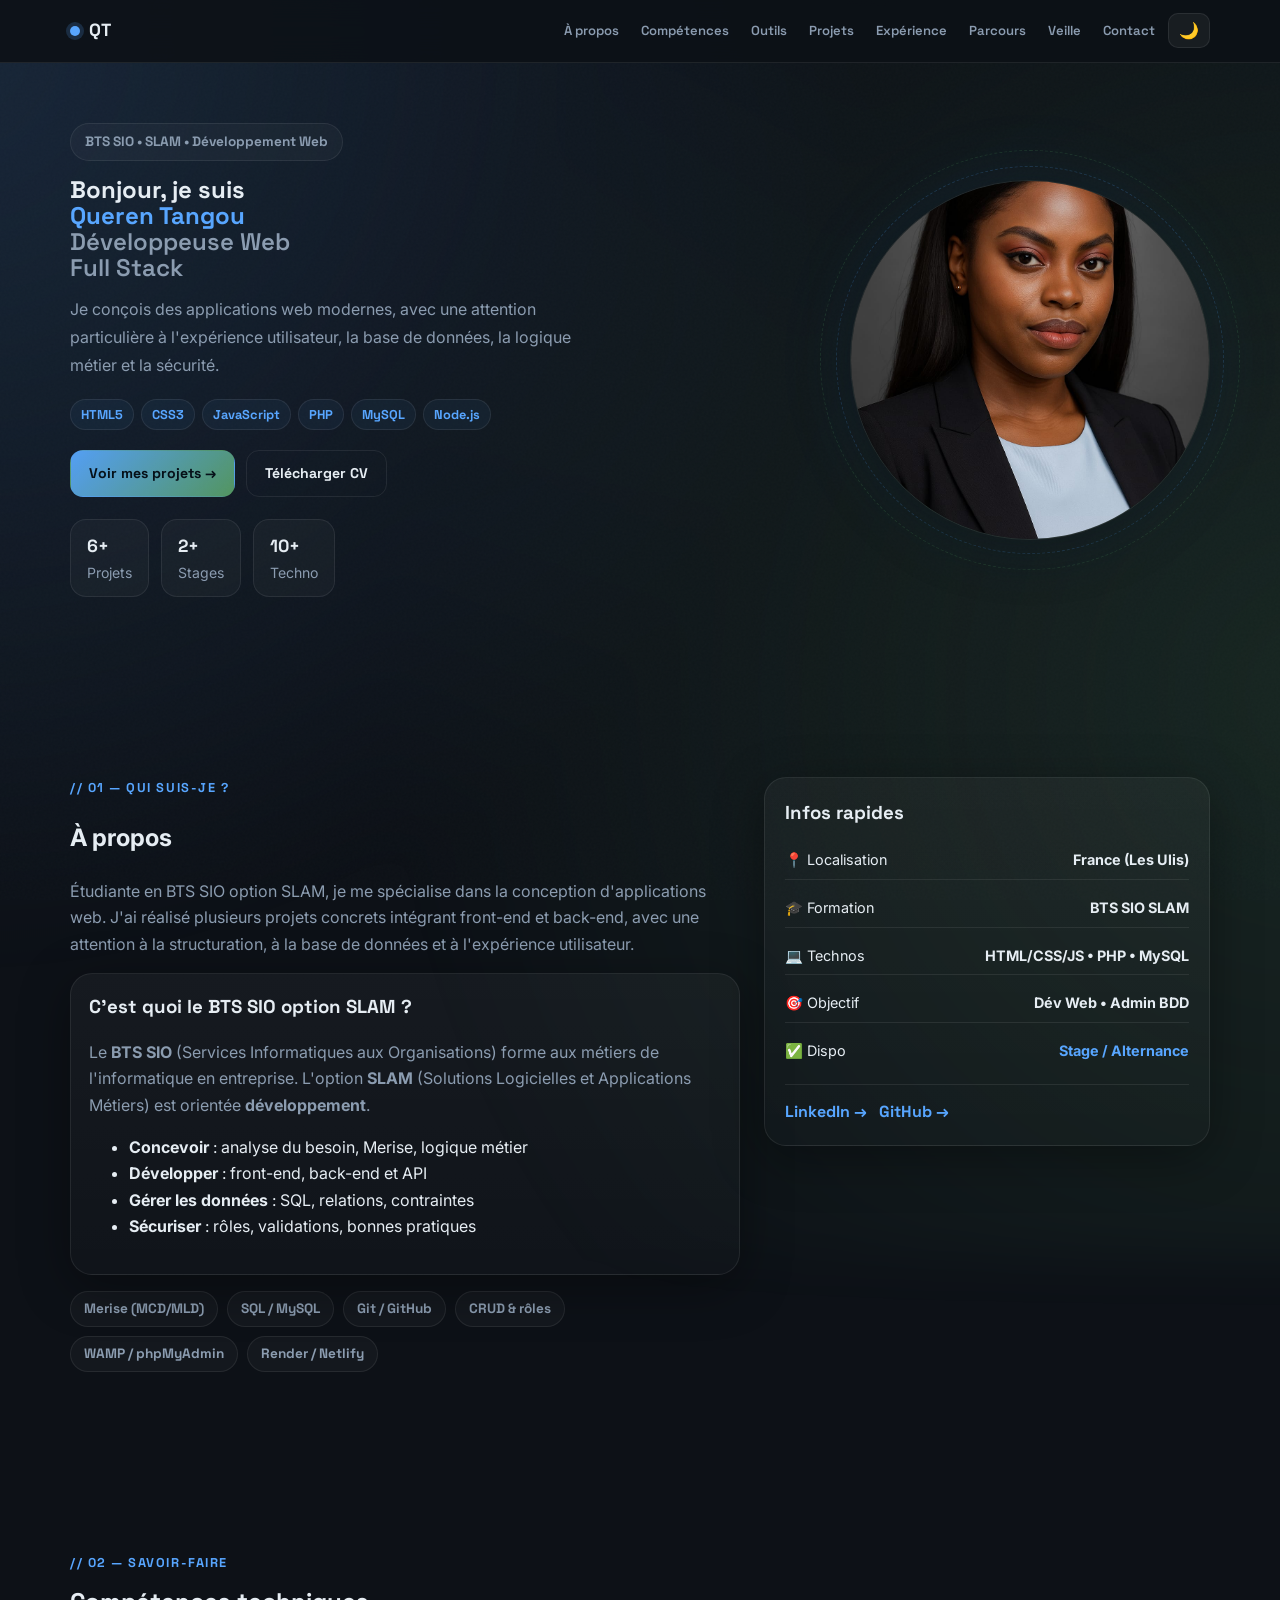
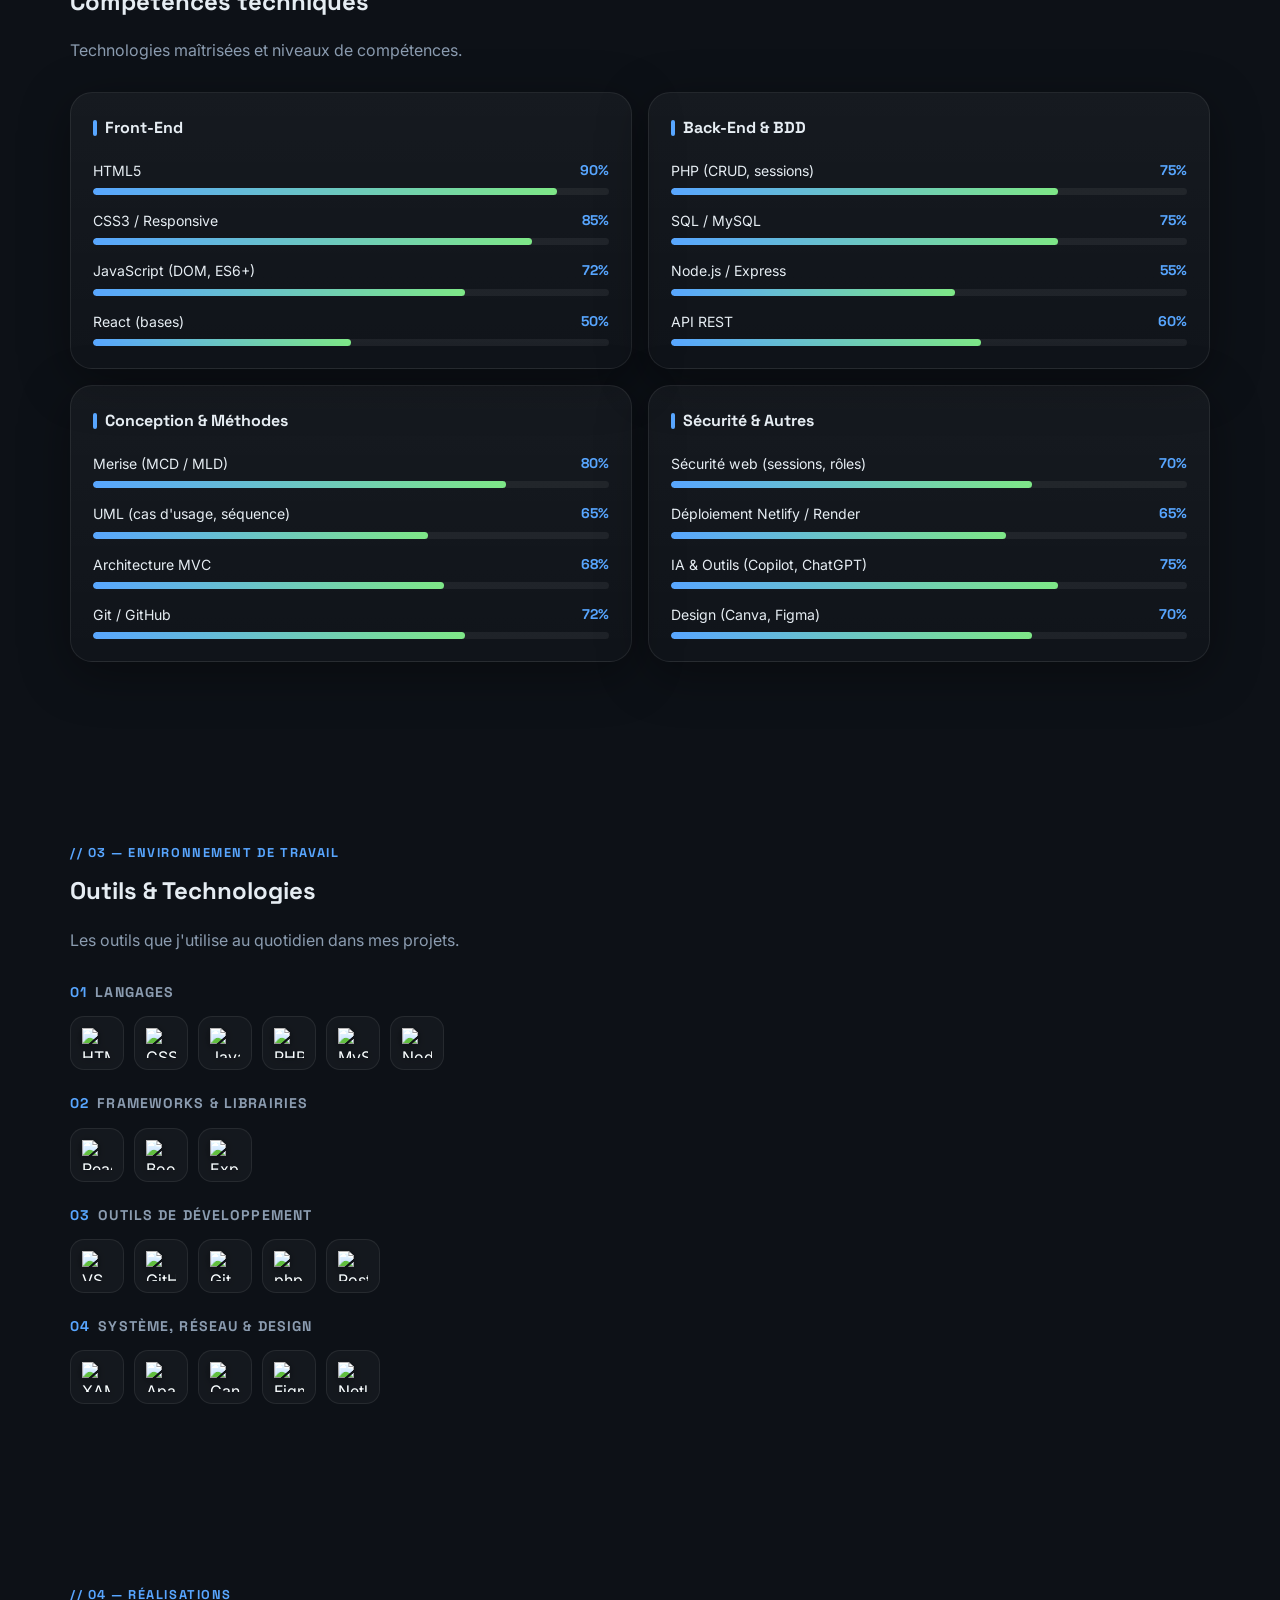
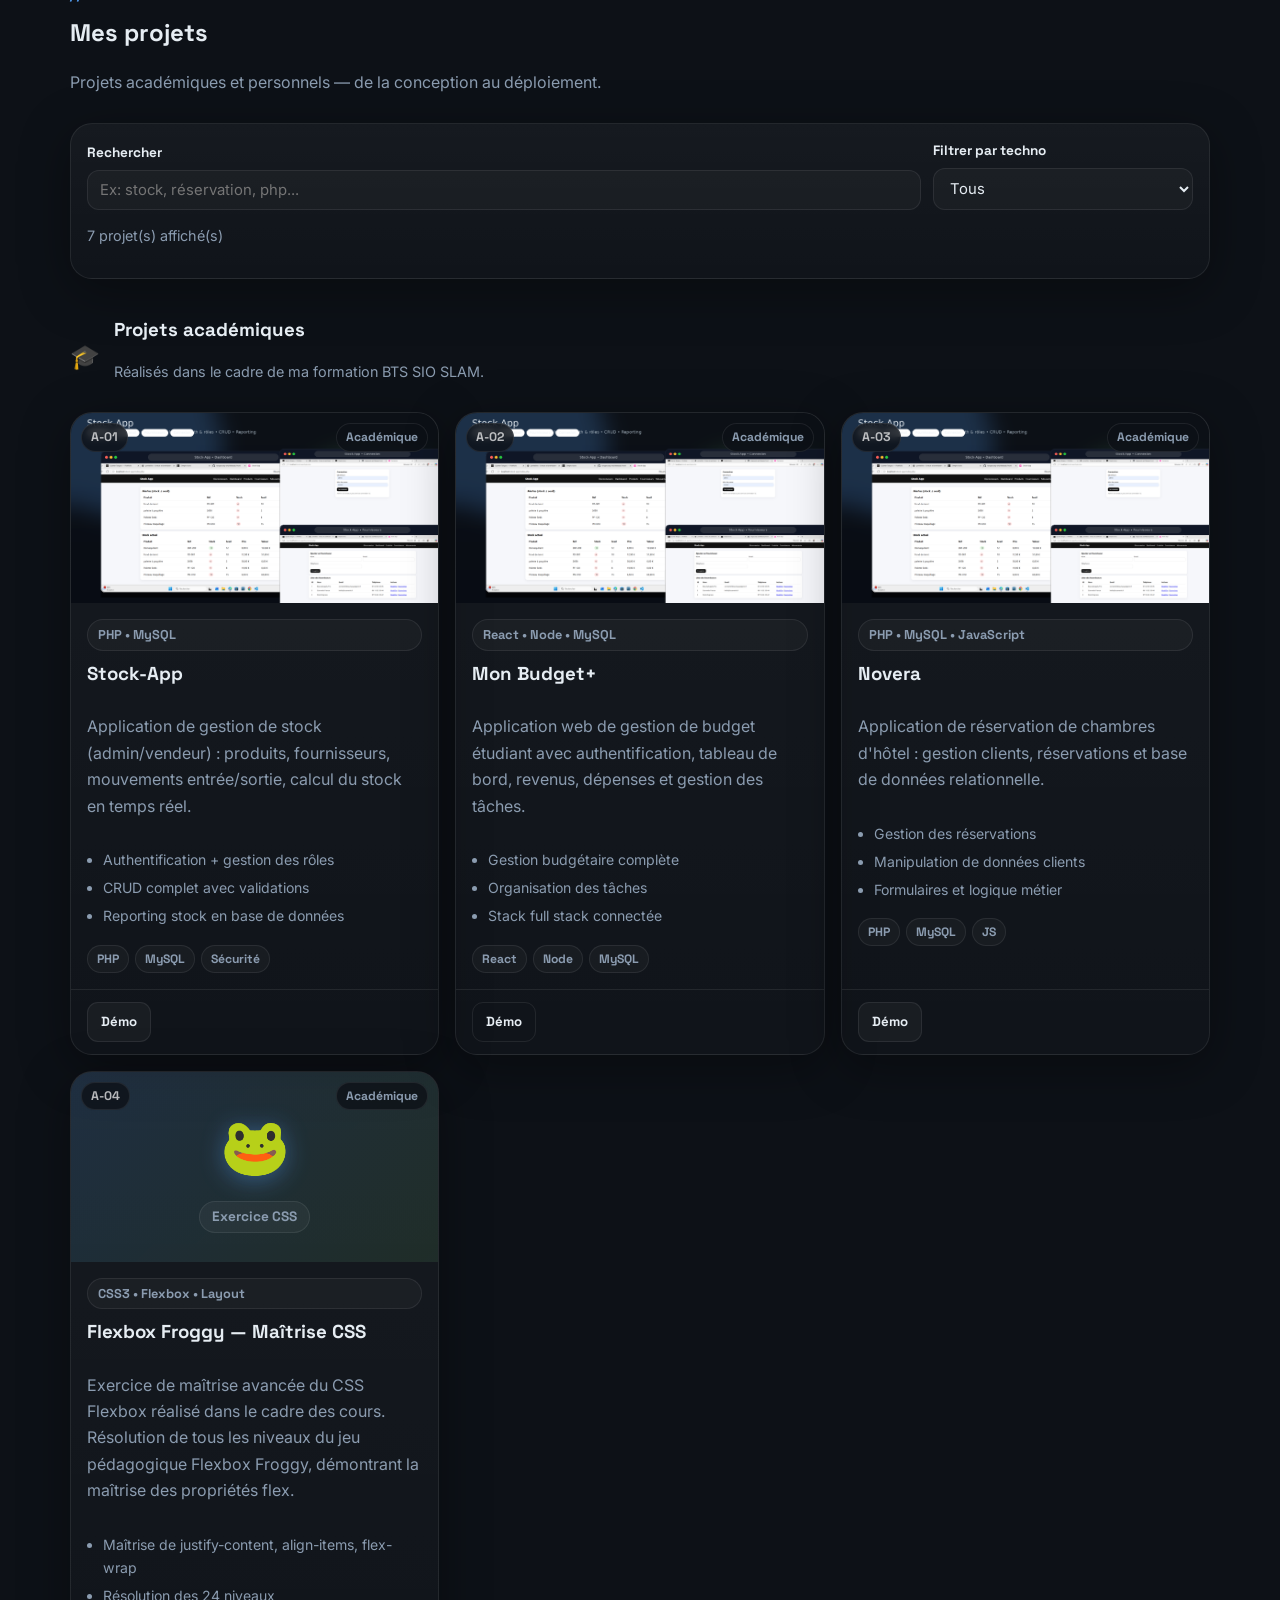
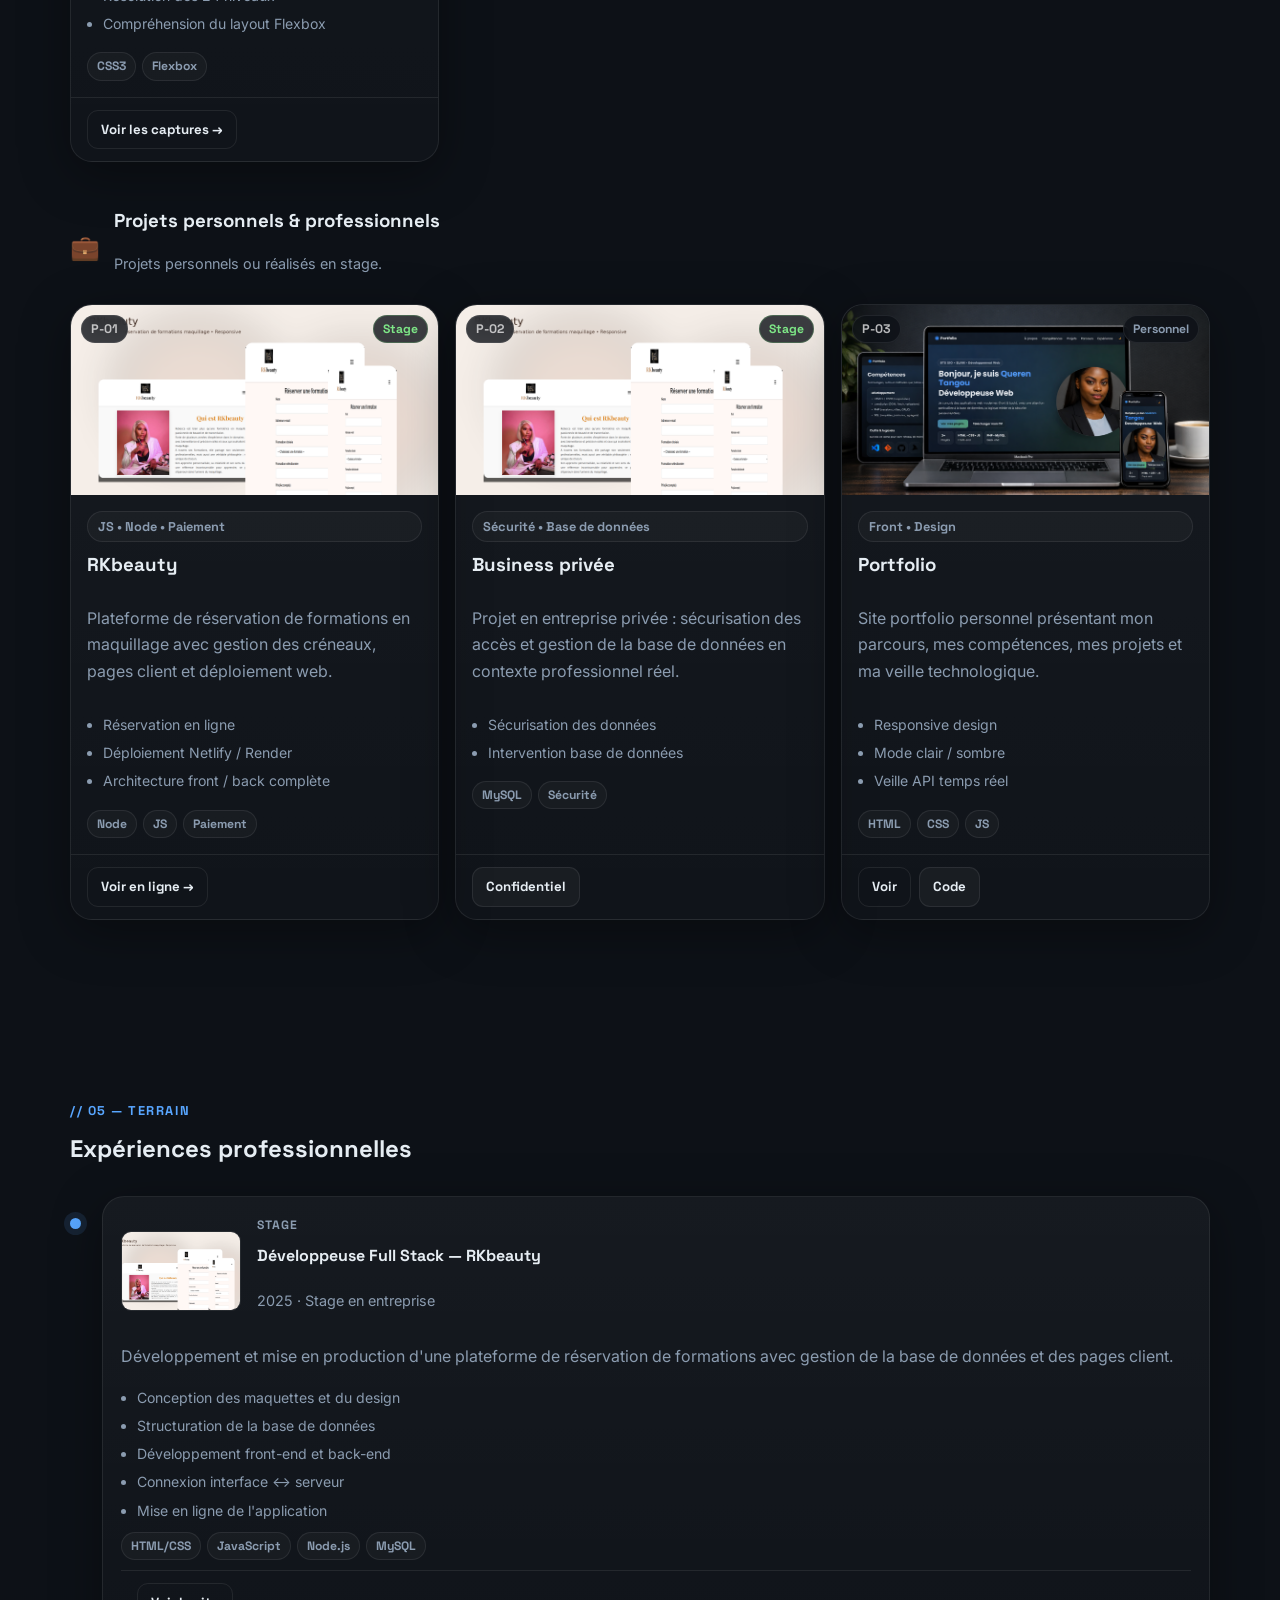
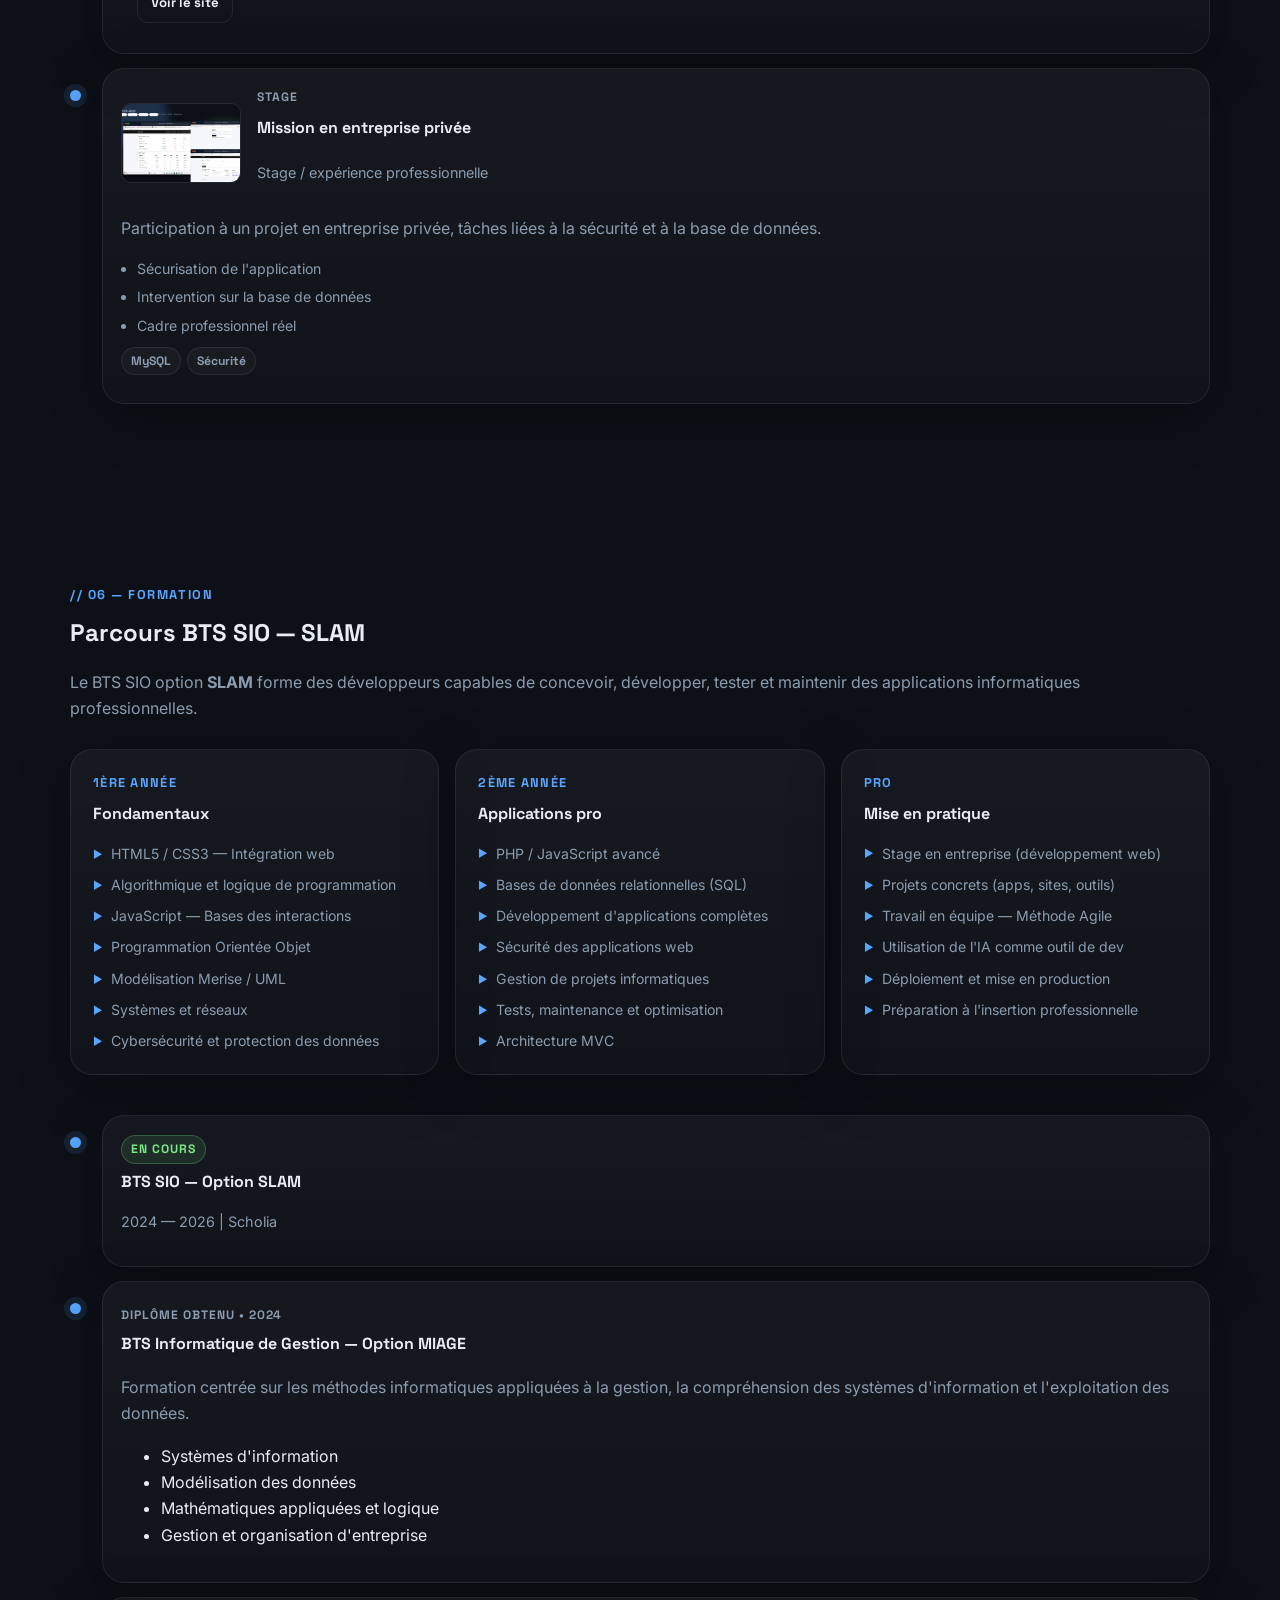
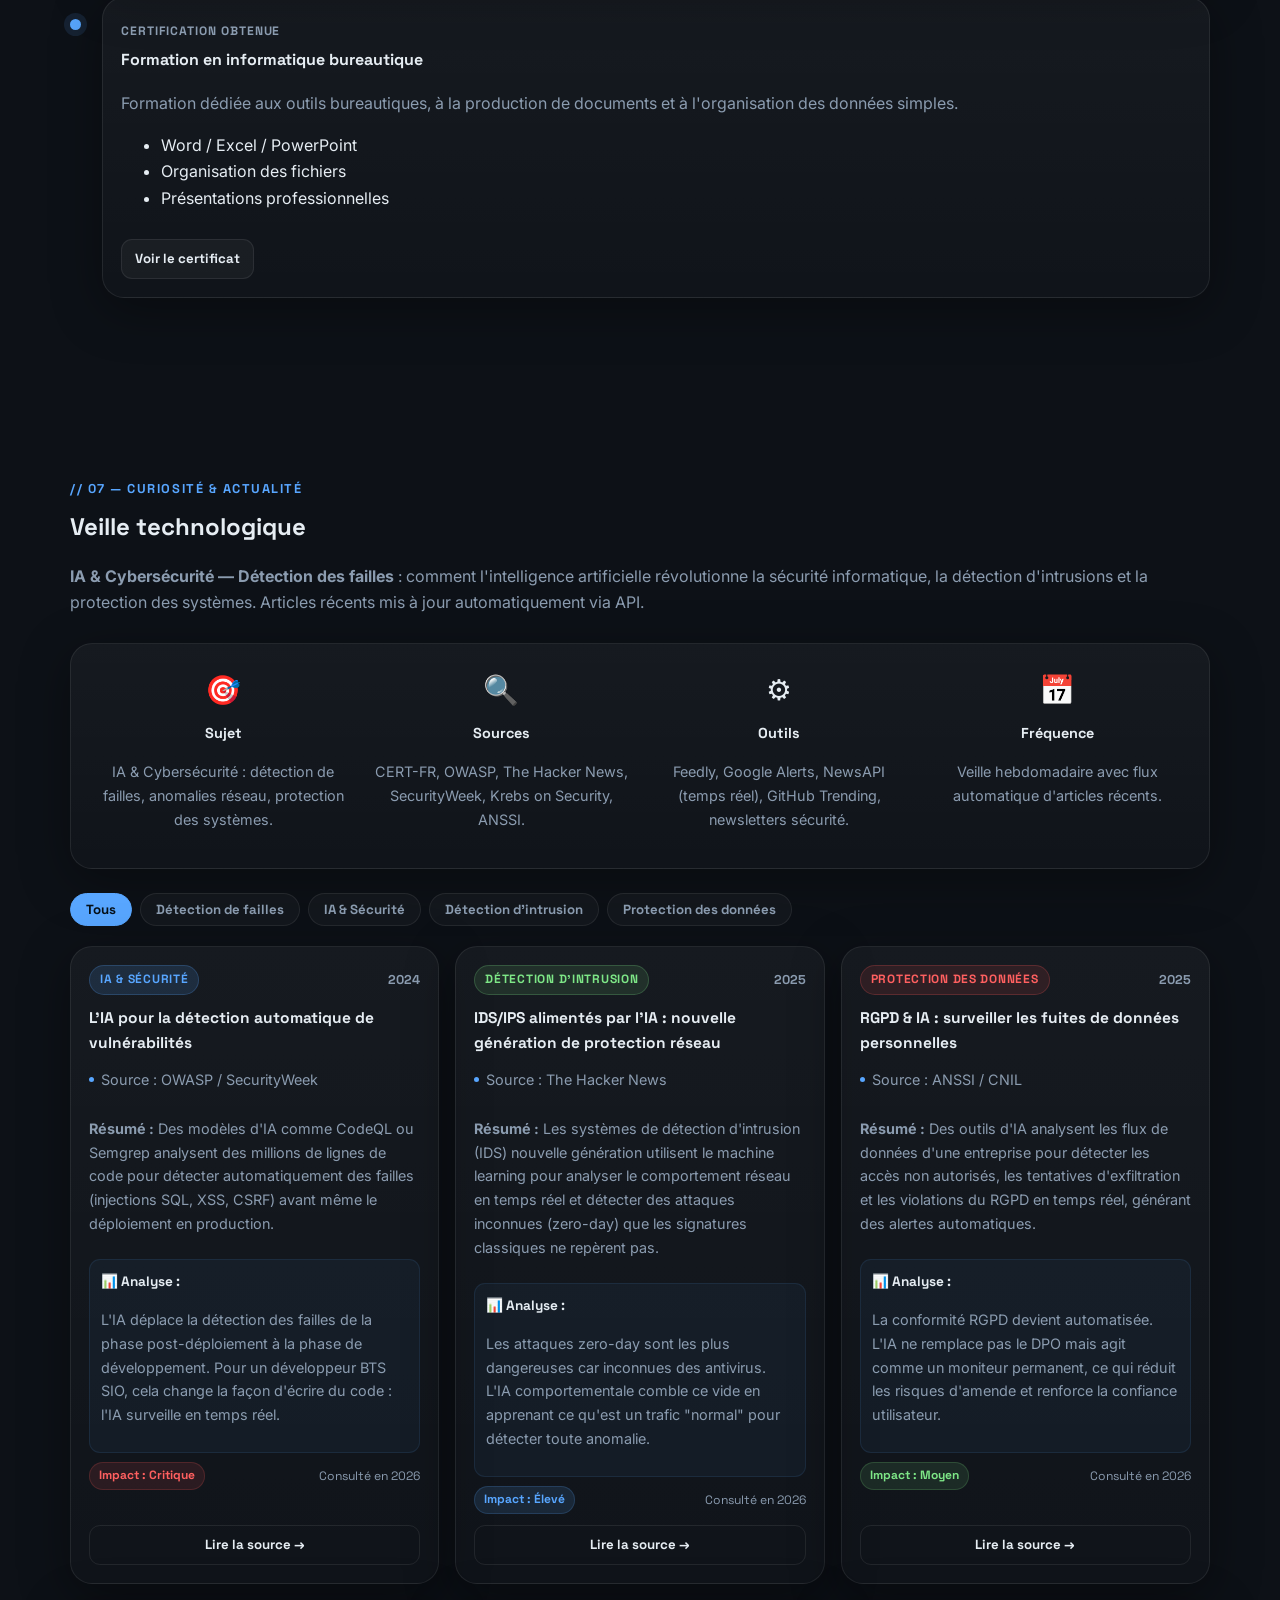
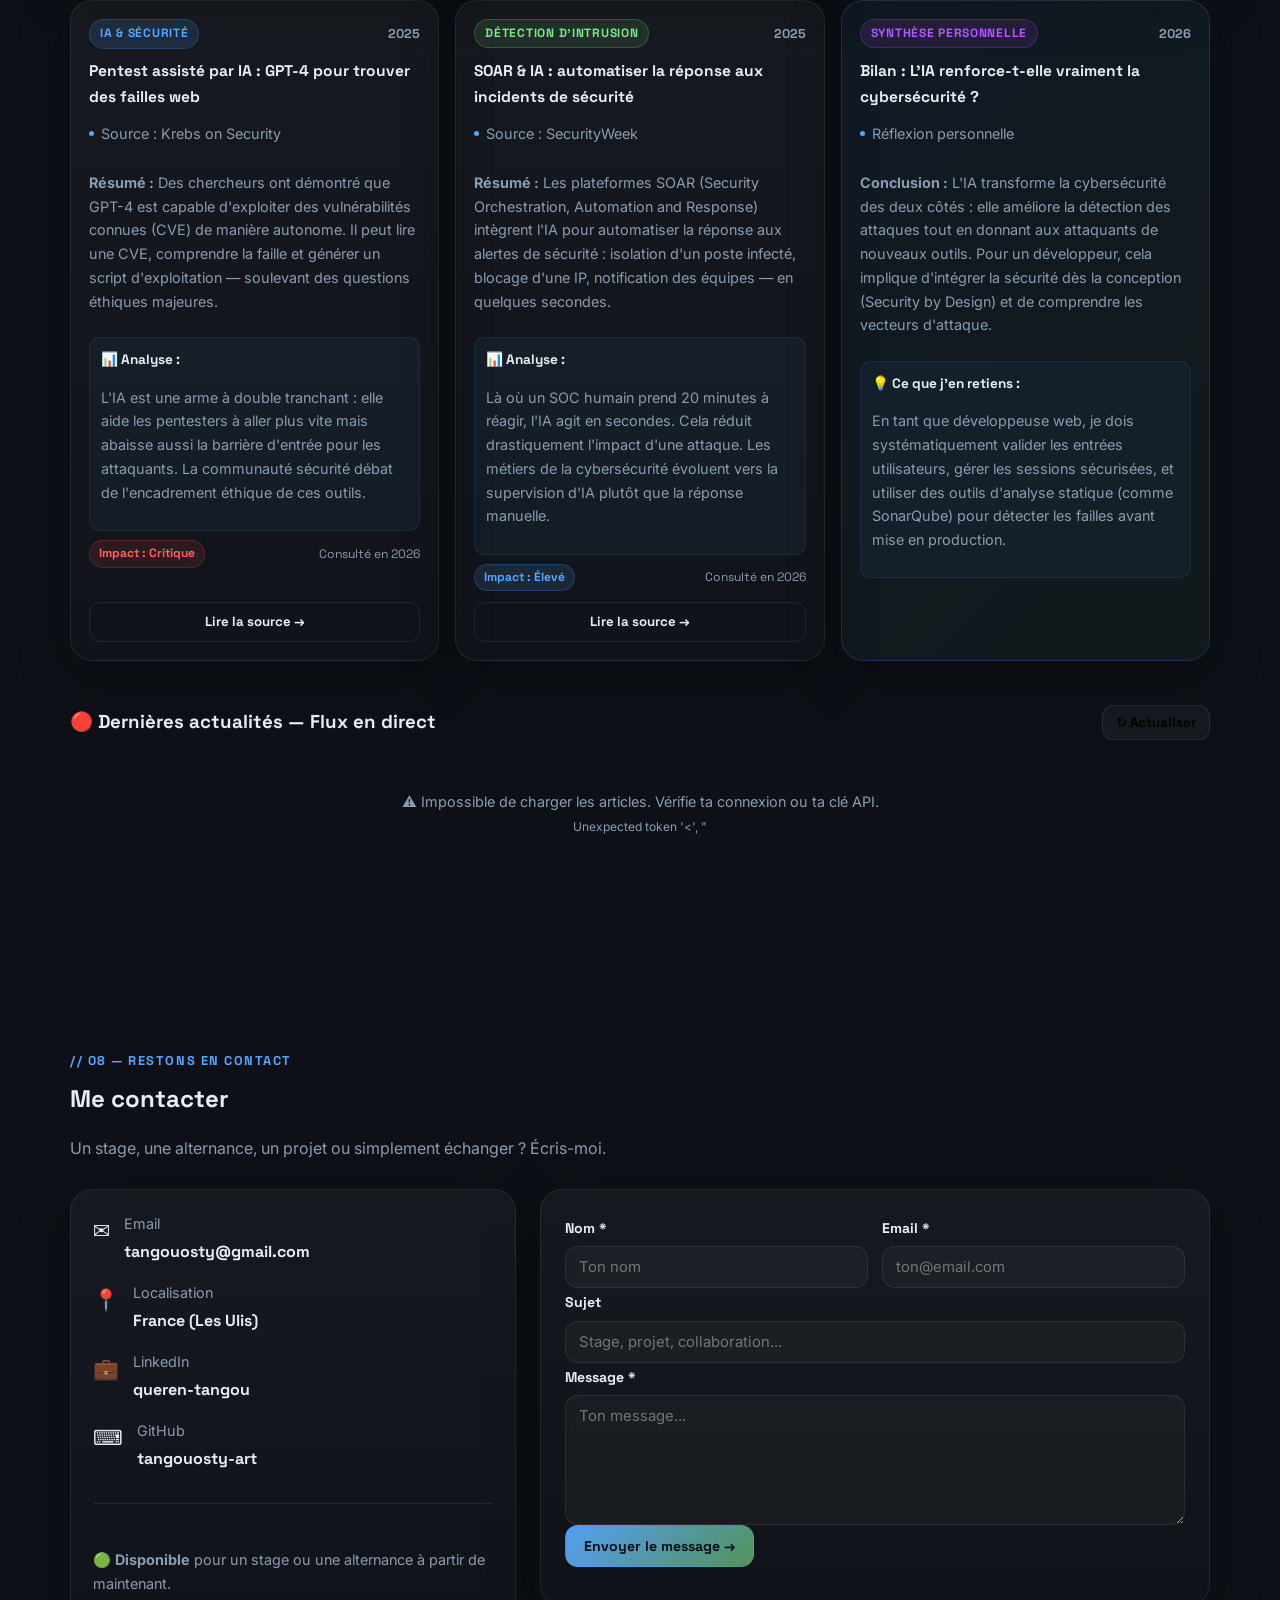
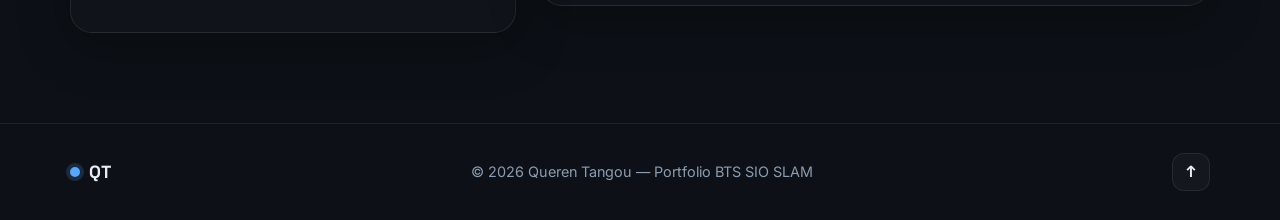
==== commit 23bcbf10: "fix modif formulaire" ====
--- a/index.html
+++ b/index.html
@@ -937,7 +937,7 @@
           <!-- ⚠️ IMPORTANT : Remplace YOUR_API_KEY par ta clé NewsAPI gratuite
                Obtiens ta clé sur : https://newsapi.org/register (gratuit)
                La clé ressemble à : a1b2c3d4e5f6789012345678901234ab -->
-          <div id="newsApiKey" data-key="8a43a8ace8df4e82b071ba29f3c35e9a" style="display:none"></div>
+          <div id="newsApiKey" data-key="YOUR_NEWSAPI_KEY_HERE" style="display:none"></div>
 
           <div class="grid grid--3" id="veilleApiGrid">
             <div class="veille-loader" id="veilleLoader">
@@ -1044,8 +1044,6 @@
     </div>
   </footer>
 
-  <!-- EmailJS SDK -->
-  <script src="https://cdn.jsdelivr.net/npm/@emailjs/browser@4/dist/email.min.js"></script>
   <script src="assets/js/main.js"></script>
   <script src="https://cdn.jsdelivr.net/npm/aos@2.3.4/dist/aos.js"></script>
 </body>
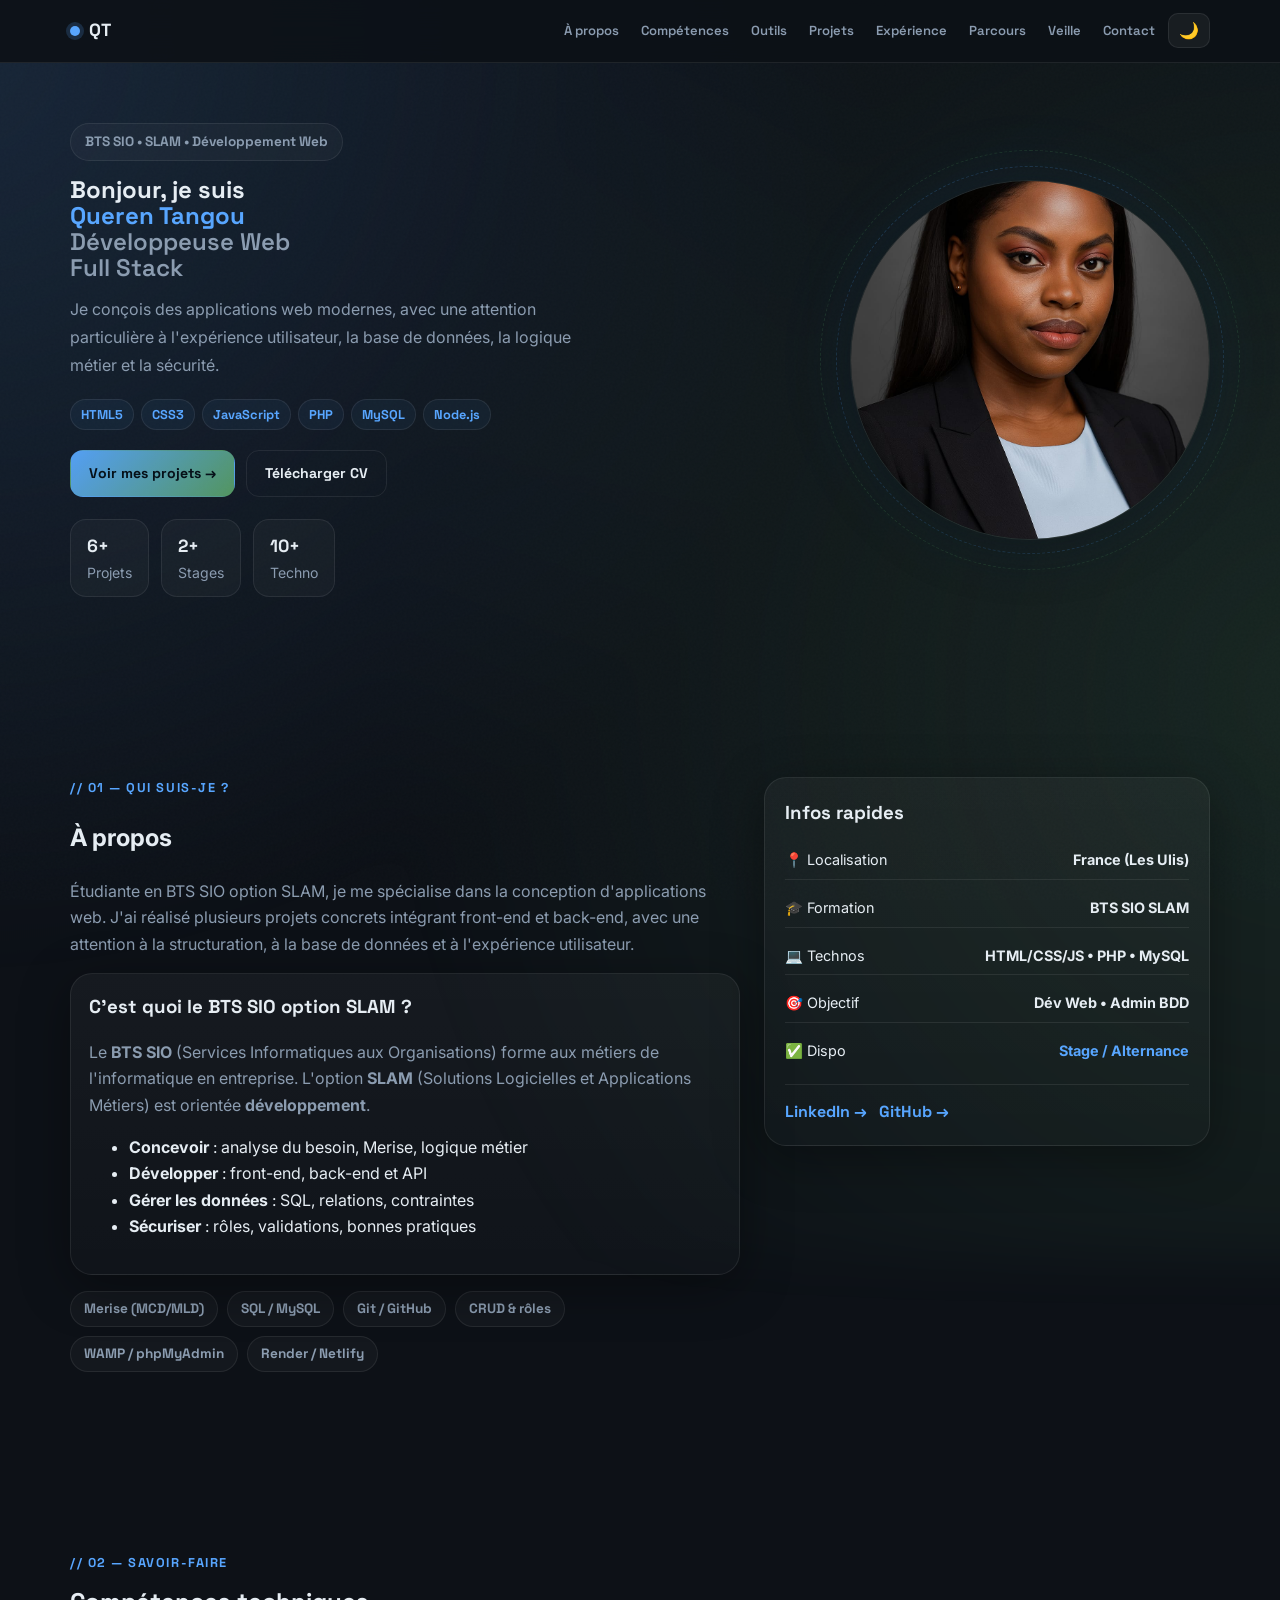
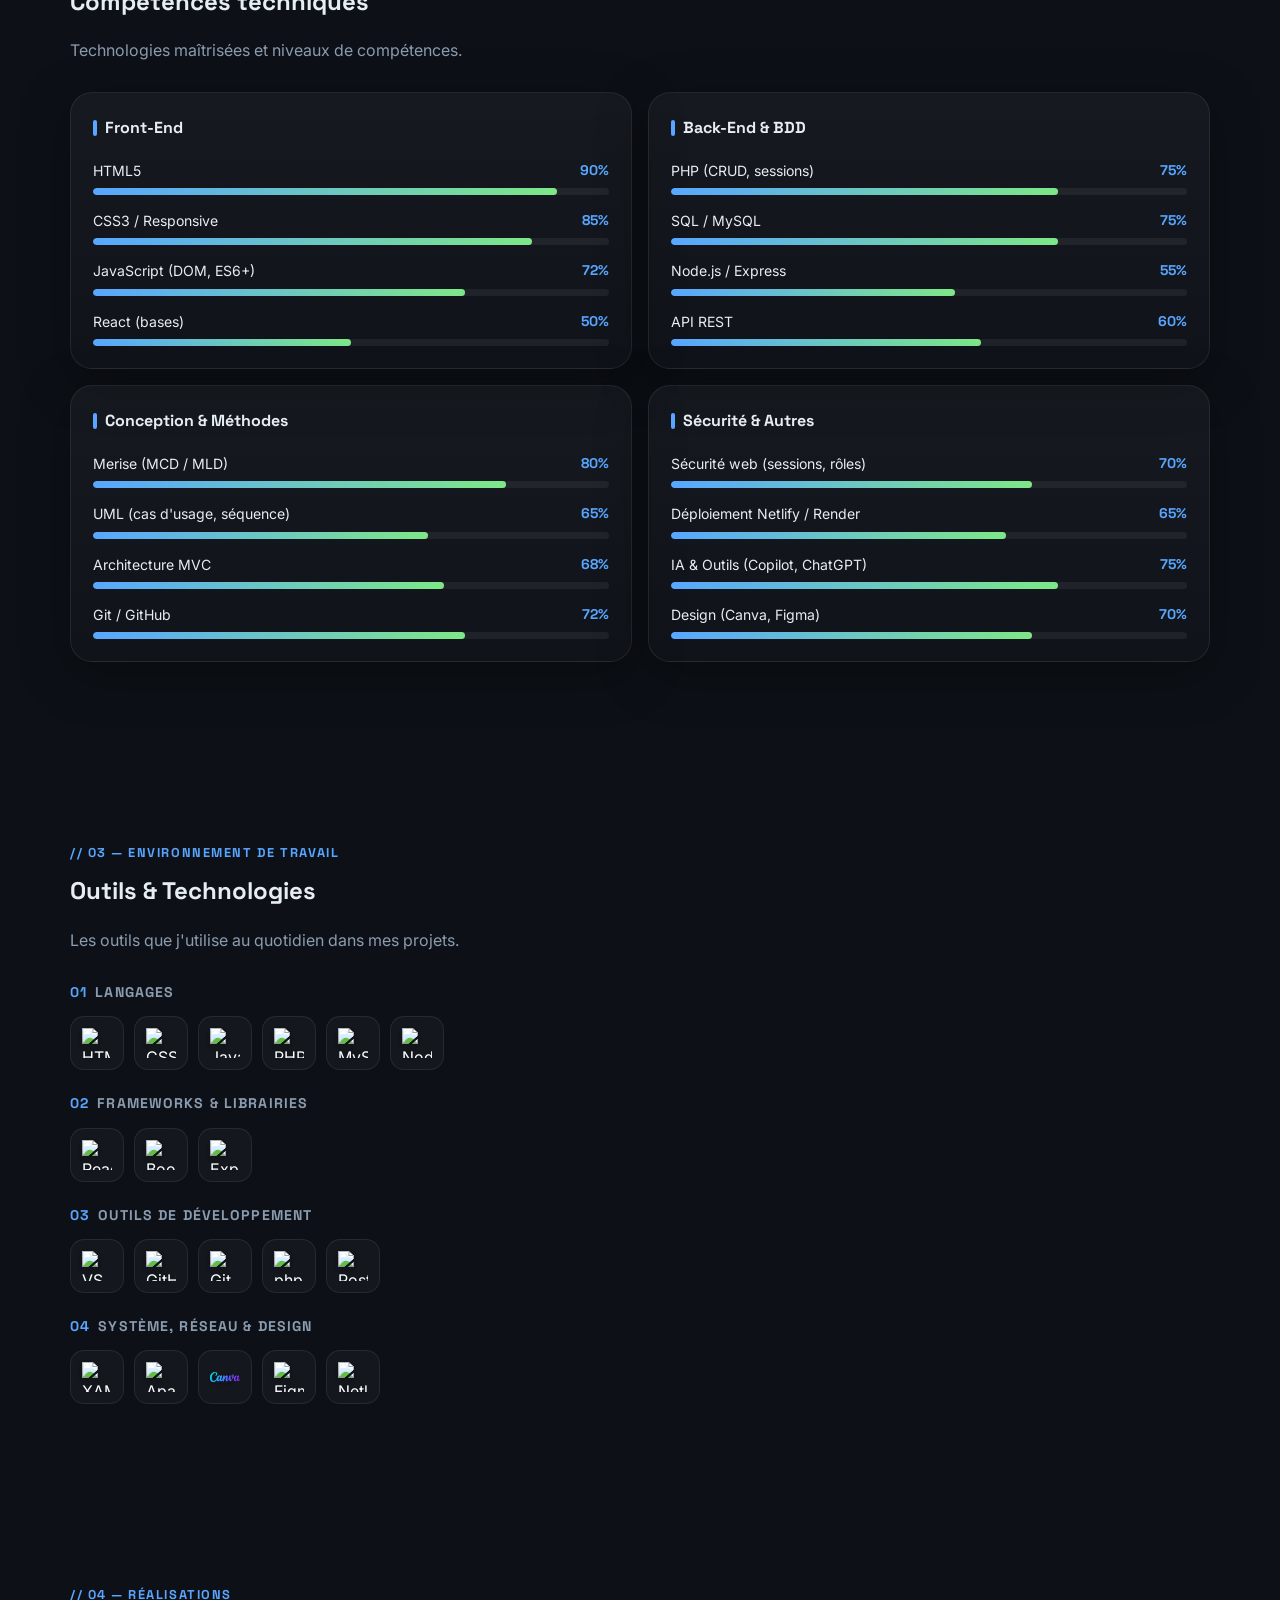
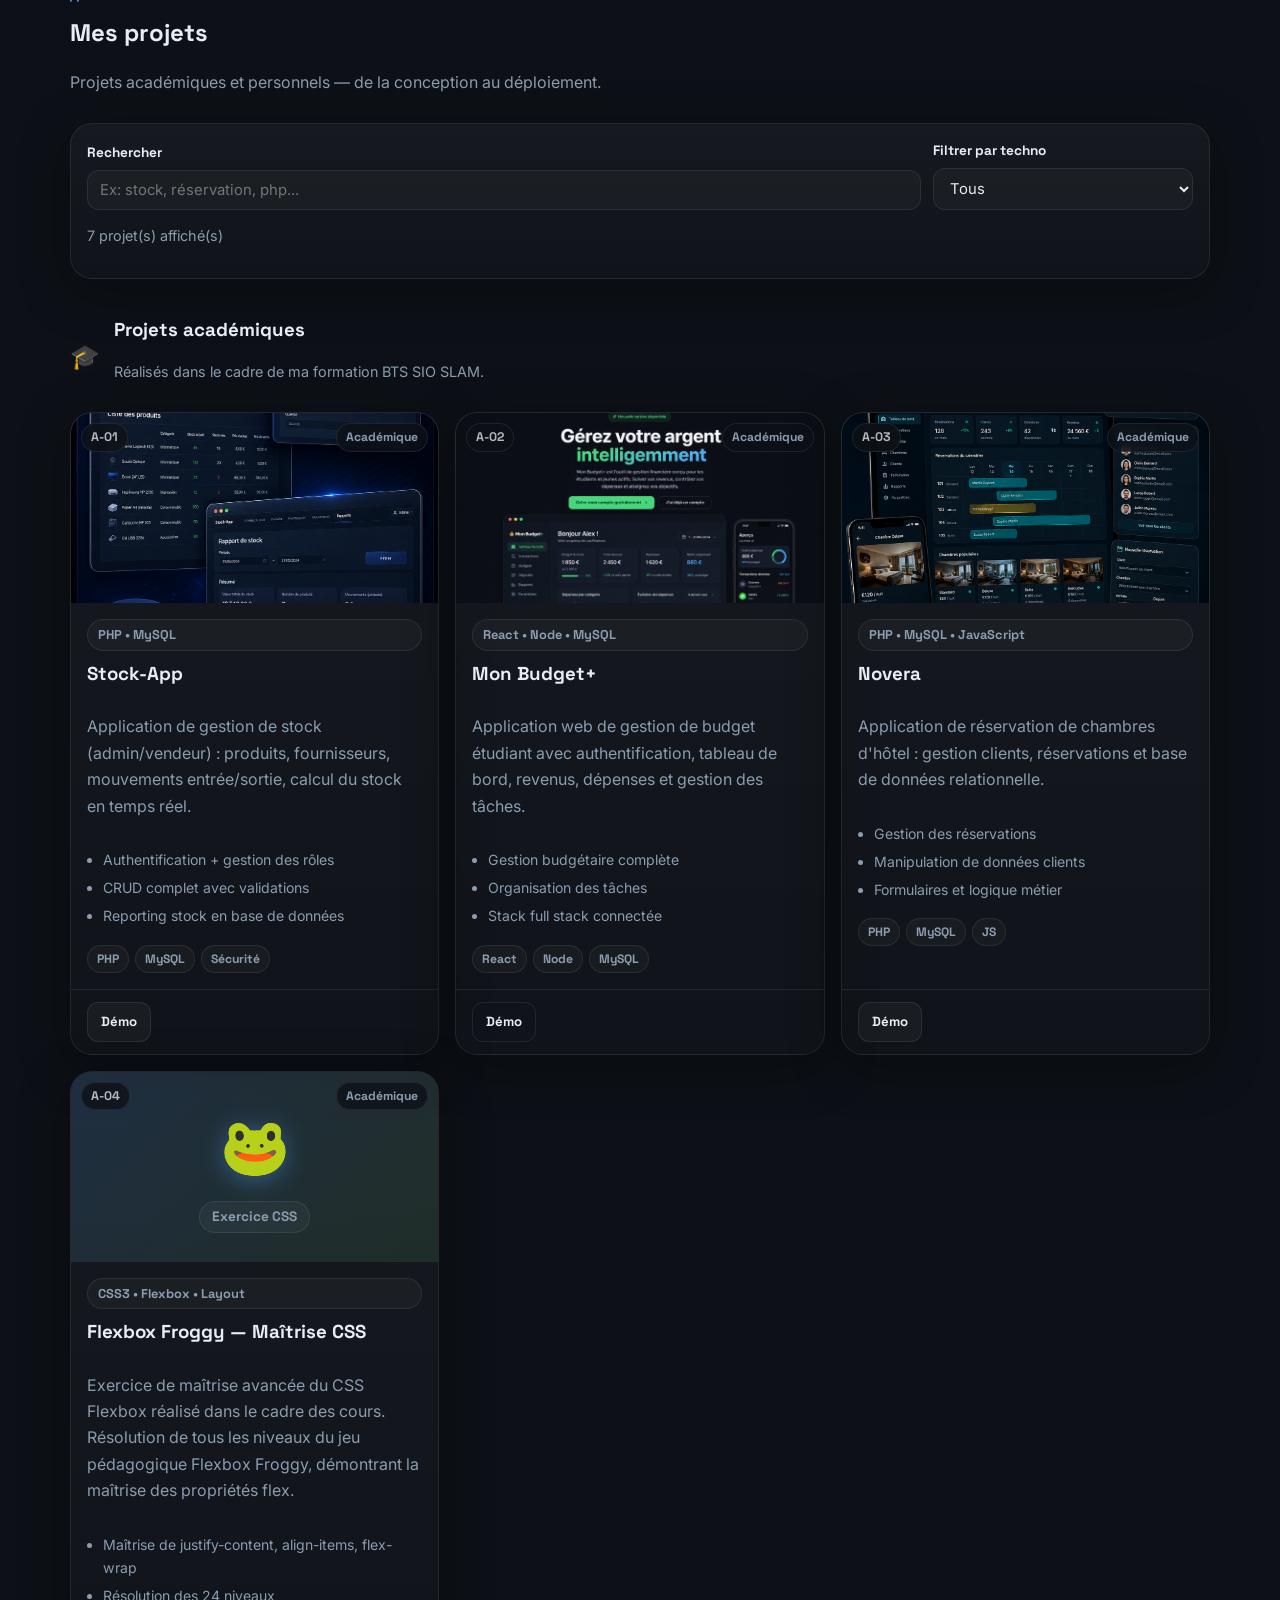
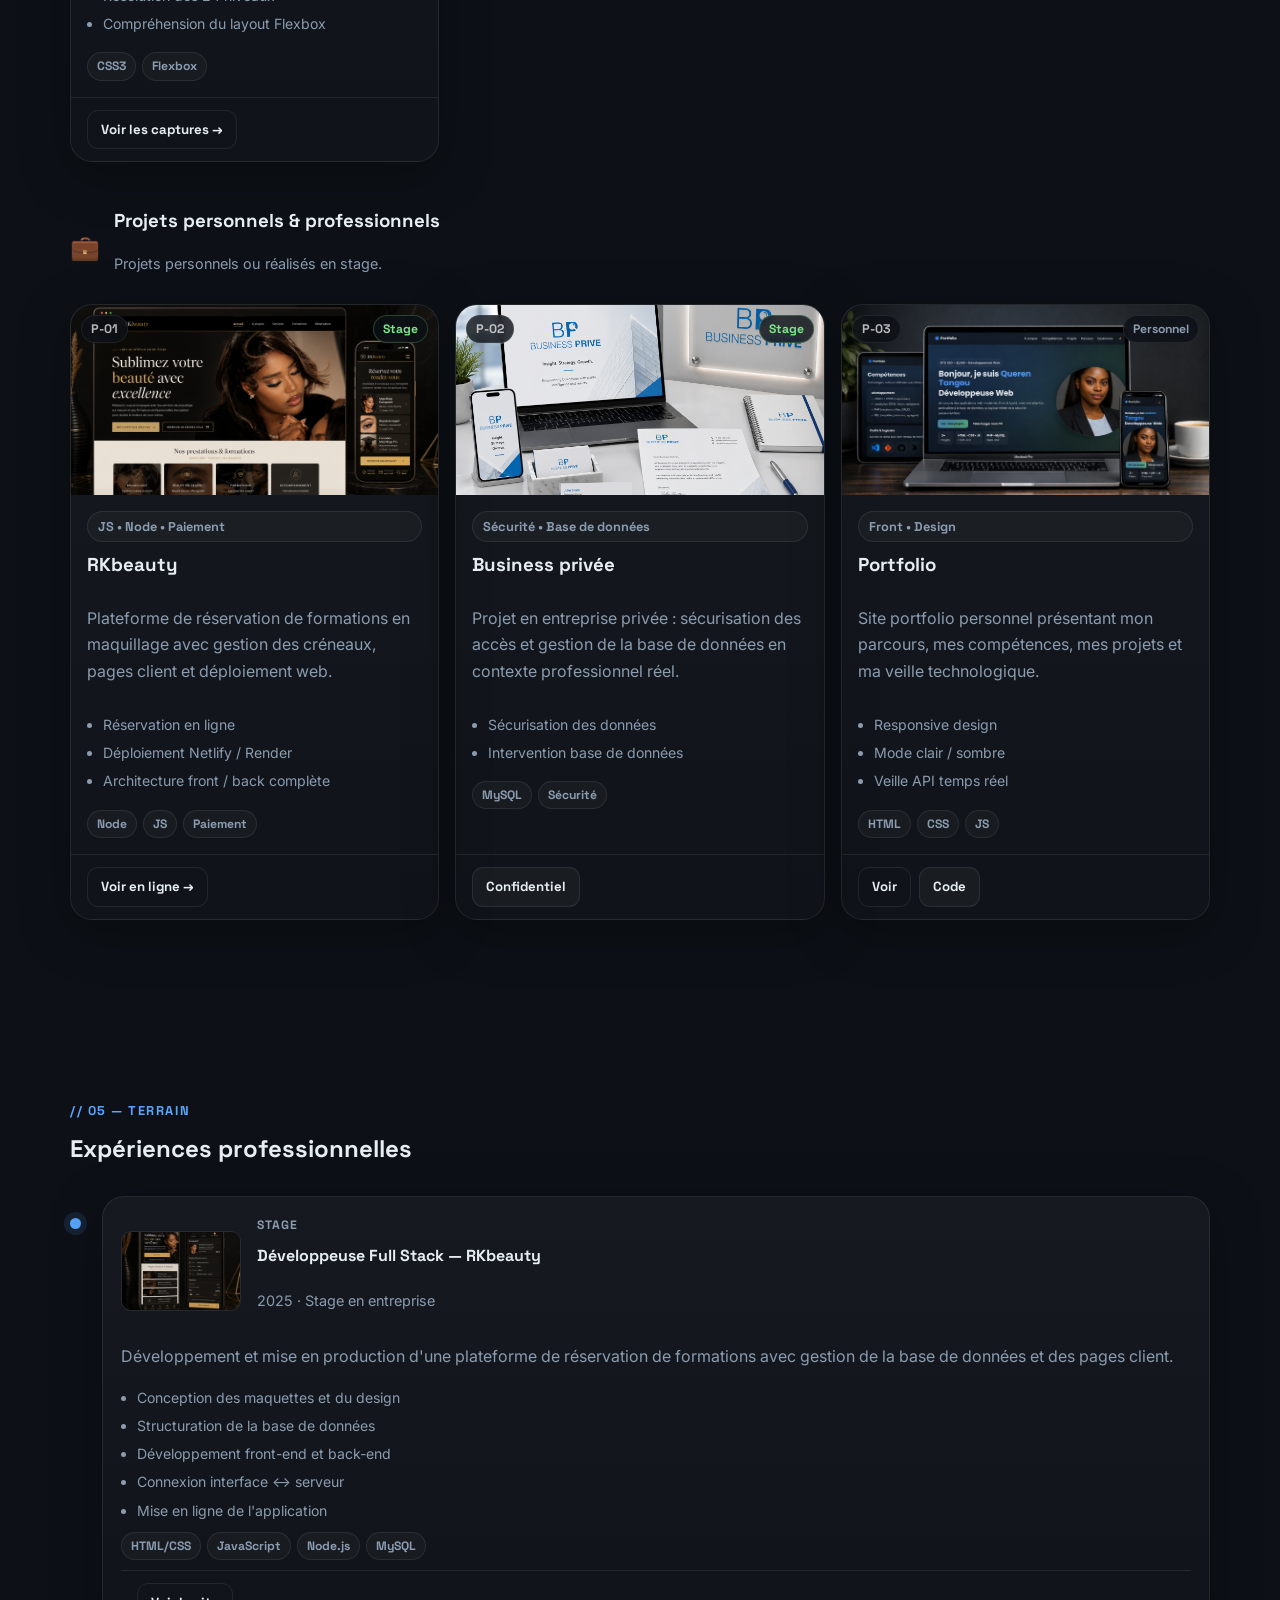
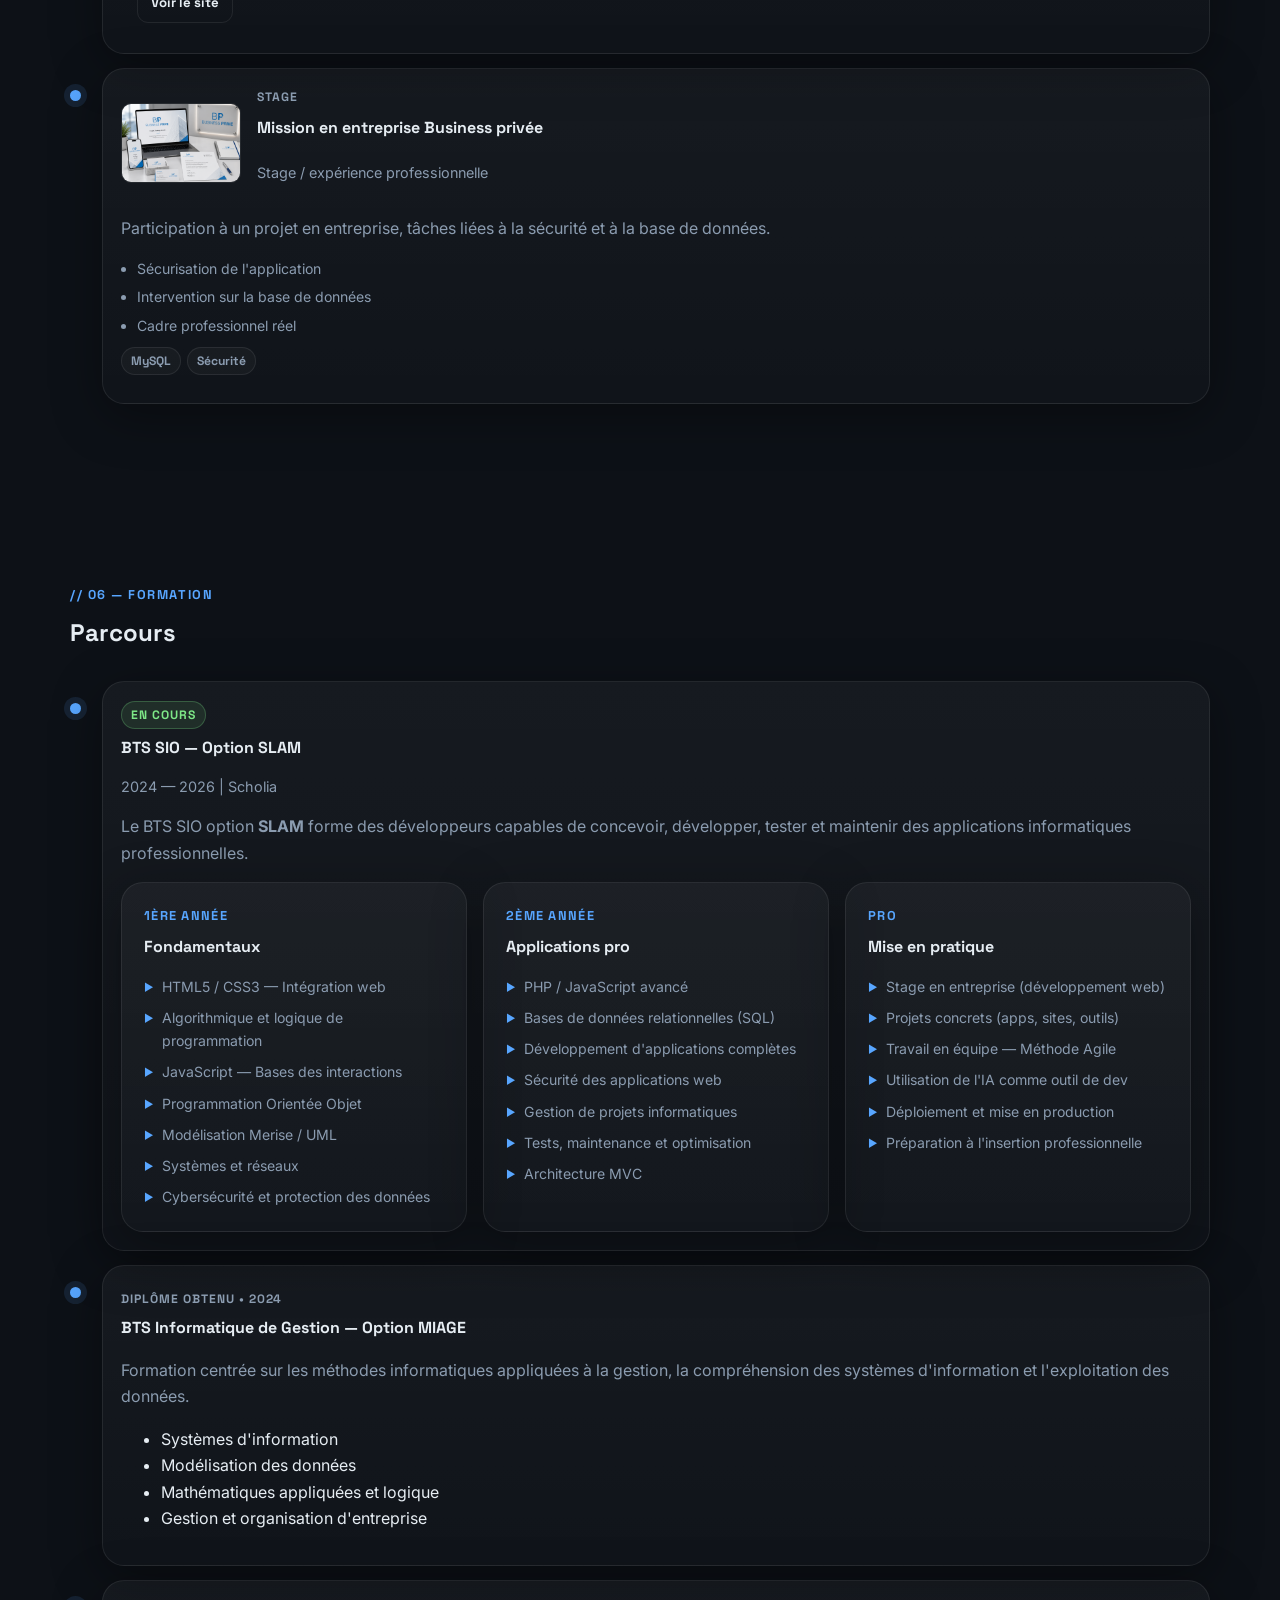
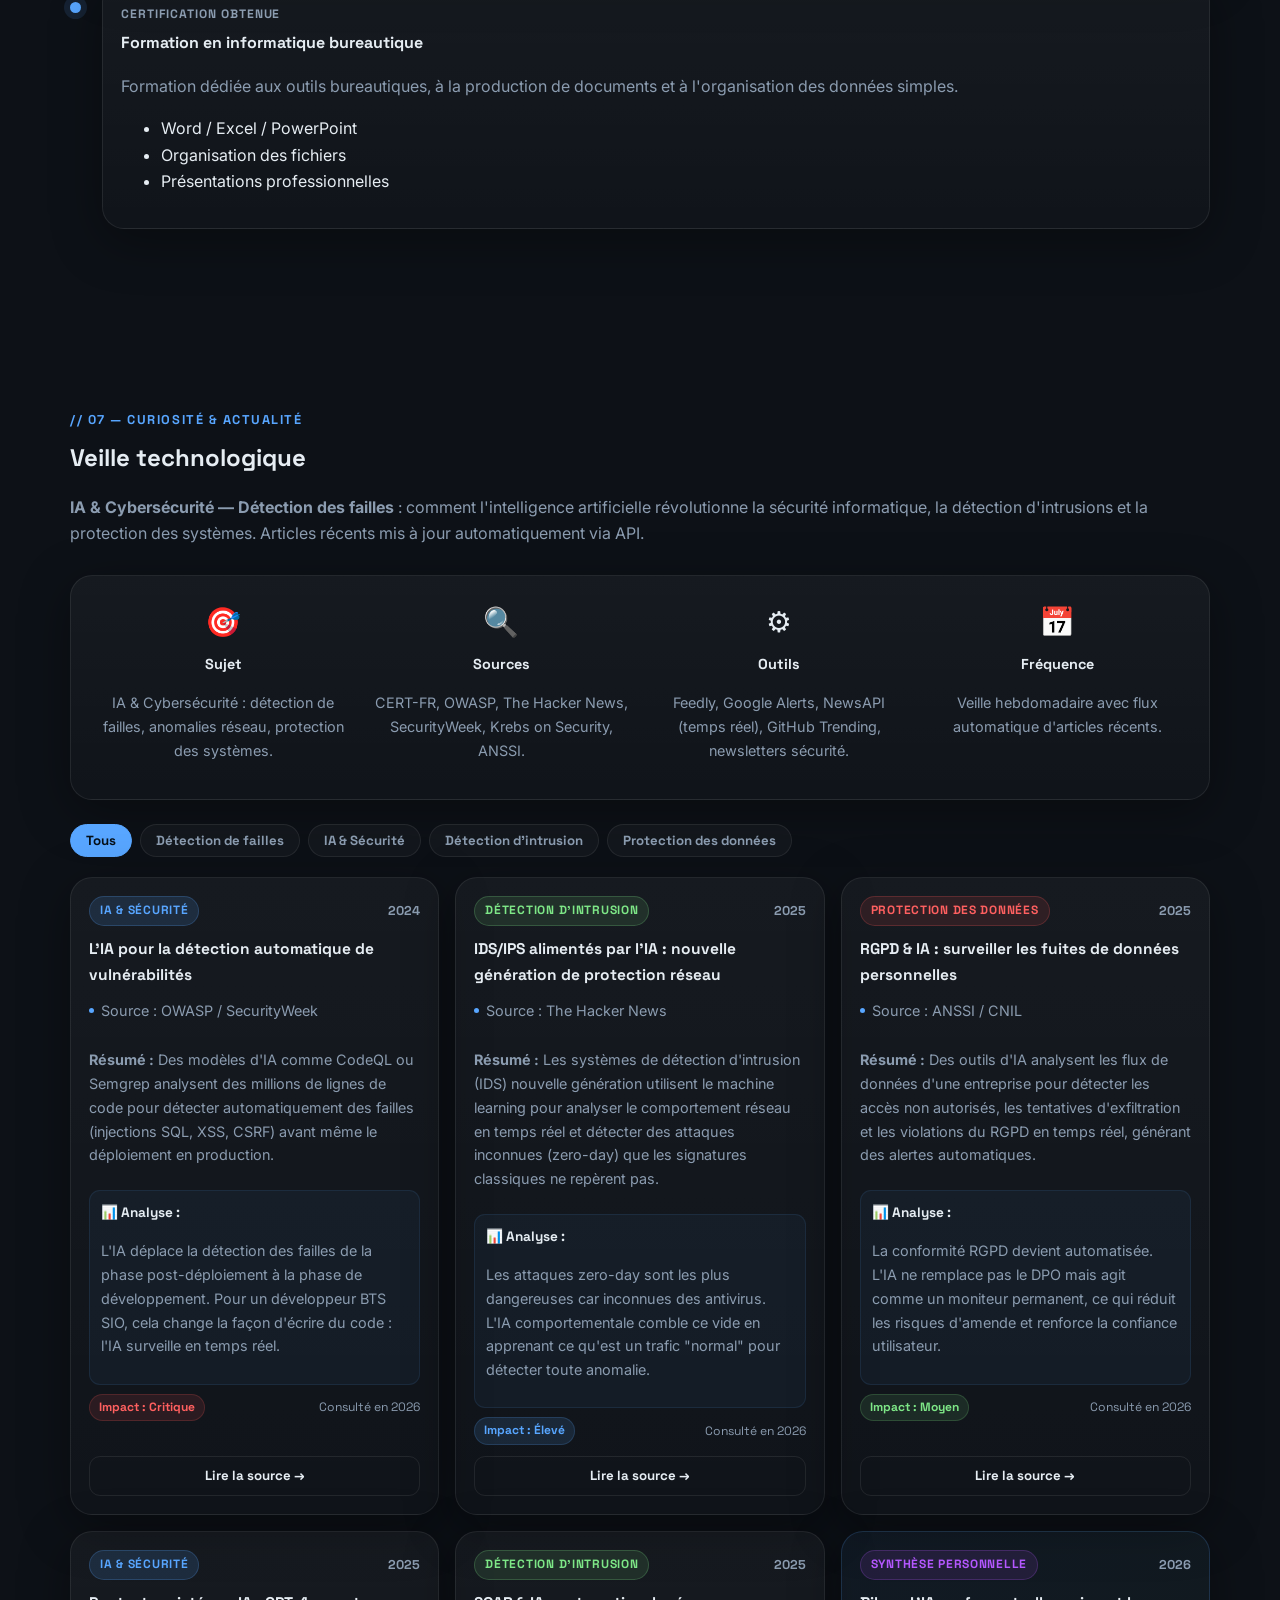
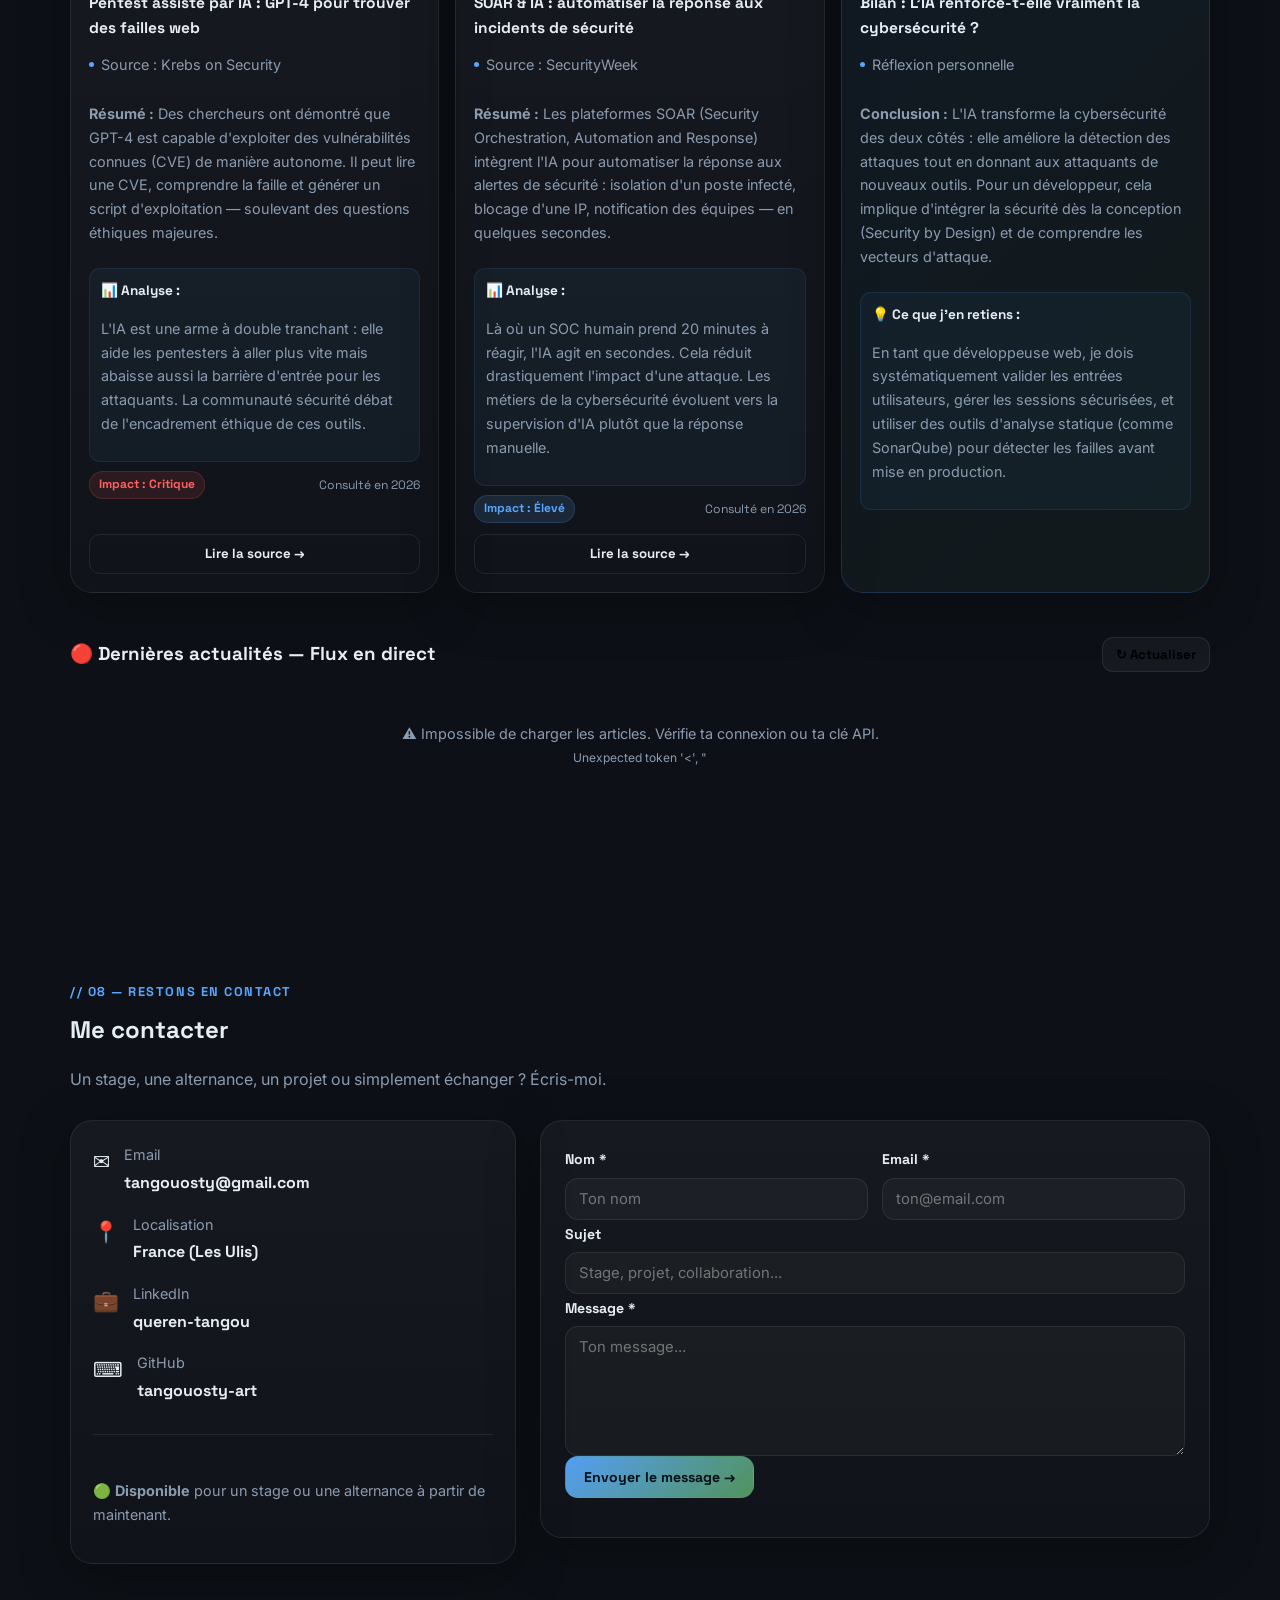
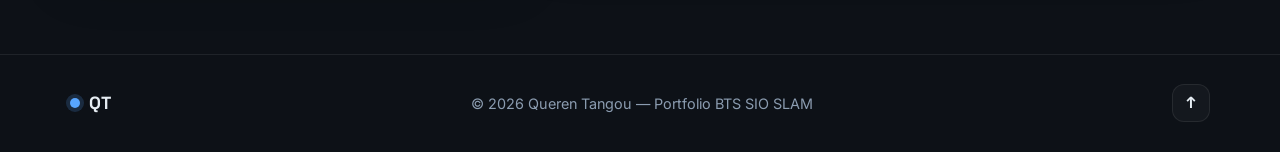
==== commit 77491a7b: "fix mockup" ====
--- a/index.html
+++ b/index.html
@@ -276,7 +276,7 @@
             <h4 class="tools-section__title"><span class="tools-section__num">01</span> Langages</h4>
             <div class="tools-grid">
               <span class="tool" data-label="HTML5" data-level="Avancé (90%)"><img src="https://cdn.simpleicons.org/html5/E34F26" alt="HTML5" /></span>
-              <span class="tool" data-label="CSS3" data-level="Avancé (85%)"><img src="https://cdn.simpleicons.org/css3/1572B6" alt="CSS3" /></span>
+              <span class="tool" data-label="CSS3" data-level="Avancé (85%)"><img src="https://cdn.jsdelivr.net/gh/devicons/devicon/icons/css3/css3-original.svg" alt="CSS3" /></span>
               <span class="tool" data-label="JavaScript" data-level="Intermédiaire (72%)"><img src="https://cdn.simpleicons.org/javascript/F7DF1E" alt="JavaScript" /></span>
               <span class="tool" data-label="PHP" data-level="Intermédiaire (75%)"><img src="https://cdn.simpleicons.org/php/777BB3" alt="PHP" /></span>
               <span class="tool" data-label="SQL / MySQL" data-level="Intermédiaire (75%)"><img src="https://cdn.simpleicons.org/mysql/4479A1" alt="MySQL" /></span>
@@ -298,7 +298,7 @@
           <div class="tools-section" data-aos="fade-up" data-aos-delay="160">
             <h4 class="tools-section__title"><span class="tools-section__num">03</span> Outils de développement</h4>
             <div class="tools-grid">
-              <span class="tool" data-label="VS Code" data-level="Avancé (82%)"><img src="https://cdn.simpleicons.org/visualstudiocode/007ACC" alt="VS Code" /></span>
+              <span class="tool" data-label="VS Code" data-level="Avancé (82%)"><img src="https://cdn.jsdelivr.net/gh/devicons/devicon/icons/vscode/vscode-original.svg" alt="VS Code" /></span>
               <span class="tool" data-label="GitHub" data-level="Intermédiaire (72%)"><img src="https://cdn.simpleicons.org/github/ffffff" alt="GitHub" /></span>
               <span class="tool" data-label="Git" data-level="Intermédiaire (70%)"><img src="https://cdn.simpleicons.org/git/F05032" alt="Git" /></span>
               <span class="tool" data-label="phpMyAdmin" data-level="Avancé (80%)"><img src="https://cdn.simpleicons.org/phpmyadmin/6A77B1" alt="phpMyAdmin" /></span>
@@ -312,7 +312,7 @@
             <div class="tools-grid">
               <span class="tool" data-label="WAMP / XAMPP" data-level="Avancé (80%)"><img src="https://cdn.simpleicons.org/xampp/FB7A24" alt="XAMPP" /></span>
               <span class="tool" data-label="Apache" data-level="Intermédiaire (60%)"><img src="https://cdn.simpleicons.org/apache/D22128" alt="Apache" /></span>
-              <span class="tool" data-label="Canva" data-level="Avancé (75%)"><img src="https://cdn.simpleicons.org/canva/00C4CC" alt="Canva" /></span>
+              <span class="tool" data-label="Canva" data-level="Avancé (75%)"><img src="assets/images/canva.svg"    alt="Canva" /></span>
               <span class="tool" data-label="Figma" data-level="Débutant (45%)"><img src="https://cdn.simpleicons.org/figma/F24E1E" alt="Figma" /></span>
               <span class="tool" data-label="Netlify" data-level="Intermédiaire (65%)"><img src="https://cdn.simpleicons.org/netlify/00C7B7" alt="Netlify" /></span>
             </div>
@@ -368,7 +368,7 @@
           <!-- Stock-App -->
           <article class="card project-card" data-title="Stock-App" data-tags="php mysql securite crud academic" data-aos="fade-up">
             <div class="project-card__image">
-              <img src="assets/images/mockup1.png" alt="Stock-App" loading="lazy" />
+              <img src="assets/images/mockup6.png" alt="Stock-App" loading="lazy" />
               <div class="project-card__num">A-01</div>
               <div class="project-card__badge">Académique</div>
             </div>
@@ -396,7 +396,7 @@
           <!-- Mon Budget+ -->
           <article class="card project-card" data-title="Mon Budget+" data-tags="react node mysql securite academic" data-aos="fade-up" data-aos-delay="100">
             <div class="project-card__image">
-              <img src="assets/images/mockup1.png" alt="Mon Budget+" loading="lazy" />
+              <img src="assets/images/mockup2.png" alt="Mon Budget+" loading="lazy" />
               <div class="project-card__num">A-02</div>
               <div class="project-card__badge">Académique</div>
             </div>
@@ -424,7 +424,7 @@
           <!-- Novera -->
           <article class="card project-card" data-title="Novera" data-tags="php mysql js academic reservation" data-aos="fade-up" data-aos-delay="200">
             <div class="project-card__image">
-              <img src="assets/images/mockup1.png" alt="Novera" loading="lazy" />
+              <img src="assets/images/mockup7.png" alt="Novera" loading="lazy" />
               <div class="project-card__num">A-03</div>
               <div class="project-card__badge">Académique</div>
             </div>
@@ -494,7 +494,7 @@
         <div class="grid grid--3 project-group" id="groupPersonal">
           <article class="card project-card" data-title="RKbeauty" data-tags="js node paiement securite reservation personal" data-aos="fade-up">
             <div class="project-card__image">
-              <img src="assets/images/mockup.png" alt="RKbeauty" loading="lazy" />
+              <img src="assets/images/mockup3.png" alt="RKbeauty" loading="lazy" />
               <div class="project-card__num">P-01</div>
               <div class="project-card__badge project-card__badge--pro">Stage</div>
             </div>
@@ -521,7 +521,7 @@
 
           <article class="card project-card" data-title="Business privée" data-tags="mysql securite stage personal" data-aos="fade-up" data-aos-delay="100">
             <div class="project-card__image">
-              <img src="assets/images/mockup.png" alt="Business privée" loading="lazy" />
+              <img src="assets/images/mockup5.png" alt="Business privée" loading="lazy" />
               <div class="project-card__num">P-02</div>
               <div class="project-card__badge project-card__badge--pro">Stage</div>
             </div>
@@ -590,7 +590,7 @@
             <div class="timeline__content card">
               <div class="timeline__with-img">
                 <div class="timeline__img-wrap">
-                  <img src="assets/images/mockup.png" alt="RKbeauty" loading="lazy" />
+                  <img src="assets/images/mockup4.png" alt="RKbeauty" loading="lazy" />
                 </div>
                 <div class="timeline__text">
                   <div class="timeline__badge">Stage</div>
@@ -623,16 +623,16 @@
             <div class="timeline__content card">
               <div class="timeline__with-img">
                 <div class="timeline__img-wrap">
-                  <img src="assets/images/mockup1.png" alt="Business privée" loading="lazy" />
+                  <img src="assets/images/mockup5.png" alt="Business privée" loading="lazy" />
                 </div>
                 <div class="timeline__text">
                   <div class="timeline__badge">Stage</div>
-                  <h4>Mission en entreprise privée</h4>
+                  <h4>Mission en entreprise Business privée</h4>
                   <p class="muted small">Stage / expérience professionnelle</p>
                 </div>
               </div>
               <p class="muted">
-                Participation à un projet en entreprise privée, tâches liées
+                Participation à un projet en entreprise, tâches liées
                 à la sécurité et à la base de données.
               </p>
               <ul class="project-card__bullets">
@@ -654,63 +654,65 @@
       <div class="container">
         <div class="section-head" data-aos="fade-up">
           <div class="section-label">// 06 — Formation</div>
-          <h2>Parcours BTS SIO — SLAM</h2>
-          <p class="muted">
-            Le BTS SIO option <strong>SLAM</strong> forme des développeurs capables de concevoir,
-            développer, tester et maintenir des applications informatiques professionnelles.
-          </p>
-        </div>
-
-        <div class="academic-grid">
-          <div class="card academic-card" data-aos="fade-up">
-            <div class="academic-card__year">1ère année</div>
-            <h4>Fondamentaux</h4>
-            <ul class="academic-list">
-              <li>HTML5 / CSS3 — Intégration web</li>
-              <li>Algorithmique et logique de programmation</li>
-              <li>JavaScript — Bases des interactions</li>
-              <li>Programmation Orientée Objet</li>
-              <li>Modélisation Merise / UML</li>
-              <li>Systèmes et réseaux</li>
-              <li>Cybersécurité et protection des données</li>
-            </ul>
-          </div>
-          <div class="card academic-card" data-aos="fade-up" data-aos-delay="100">
-            <div class="academic-card__year">2ème année</div>
-            <h4>Applications pro</h4>
-            <ul class="academic-list">
-              <li>PHP / JavaScript avancé</li>
-              <li>Bases de données relationnelles (SQL)</li>
-              <li>Développement d'applications complètes</li>
-              <li>Sécurité des applications web</li>
-              <li>Gestion de projets informatiques</li>
-              <li>Tests, maintenance et optimisation</li>
-              <li>Architecture MVC</li>
-            </ul>
-          </div>
-          <div class="card academic-card" data-aos="fade-up" data-aos-delay="200">
-            <div class="academic-card__year">Pro</div>
-            <h4>Mise en pratique</h4>
-            <ul class="academic-list">
-              <li>Stage en entreprise (développement web)</li>
-              <li>Projets concrets (apps, sites, outils)</li>
-              <li>Travail en équipe — Méthode Agile</li>
-              <li>Utilisation de l'IA comme outil de dev</li>
-              <li>Déploiement et mise en production</li>
-              <li>Préparation à l'insertion professionnelle</li>
-            </ul>
-          </div>
-        </div>
-
-        <div class="timeline" style="margin-top:40px">
+          <h2>Parcours</h2>
+        </div>
+
+        <div class="timeline">
+          <!-- Bloc 1 : BTS SIO SLAM -->
           <div class="timeline__item" data-aos="fade-right">
             <div class="timeline__dot"></div>
             <div class="timeline__content card">
               <div class="timeline__badge timeline__badge--current">En cours</div>
               <h4>BTS SIO — Option SLAM</h4>
               <p class="muted small">2024 — 2026 | Scholia</p>
-            </div>
-          </div>
+              <p class="muted" style="margin-top:8px">
+                Le BTS SIO option <strong>SLAM</strong> forme des développeurs capables de concevoir,
+                développer, tester et maintenir des applications informatiques professionnelles.
+              </p>
+              <div class="academic-grid" style="margin-top:16px">
+                <div class="card academic-card">
+                  <div class="academic-card__year">1ère année</div>
+                  <h4>Fondamentaux</h4>
+                  <ul class="academic-list">
+                    <li>HTML5 / CSS3 — Intégration web</li>
+                    <li>Algorithmique et logique de programmation</li>
+                    <li>JavaScript — Bases des interactions</li>
+                    <li>Programmation Orientée Objet</li>
+                    <li>Modélisation Merise / UML</li>
+                    <li>Systèmes et réseaux</li>
+                    <li>Cybersécurité et protection des données</li>
+                  </ul>
+                </div>
+                <div class="card academic-card">
+                  <div class="academic-card__year">2ème année</div>
+                  <h4>Applications pro</h4>
+                  <ul class="academic-list">
+                    <li>PHP / JavaScript avancé</li>
+                    <li>Bases de données relationnelles (SQL)</li>
+                    <li>Développement d'applications complètes</li>
+                    <li>Sécurité des applications web</li>
+                    <li>Gestion de projets informatiques</li>
+                    <li>Tests, maintenance et optimisation</li>
+                    <li>Architecture MVC</li>
+                  </ul>
+                </div>
+                <div class="card academic-card">
+                  <div class="academic-card__year">Pro</div>
+                  <h4>Mise en pratique</h4>
+                  <ul class="academic-list">
+                    <li>Stage en entreprise (développement web)</li>
+                    <li>Projets concrets (apps, sites, outils)</li>
+                    <li>Travail en équipe — Méthode Agile</li>
+                    <li>Utilisation de l'IA comme outil de dev</li>
+                    <li>Déploiement et mise en production</li>
+                    <li>Préparation à l'insertion professionnelle</li>
+                  </ul>
+                </div>
+              </div>
+            </div>
+          </div>
+
+          <!-- Bloc 2 : BTS MIAGE -->
           <div class="timeline__item" data-aos="fade-left">
             <div class="timeline__dot"></div>
             <div class="timeline__content card">
@@ -728,6 +730,8 @@
               </ul>
             </div>
           </div>
+
+          <!-- Bloc 3 : Bureautique -->
           <div class="timeline__item" data-aos="fade-right">
             <div class="timeline__dot"></div>
             <div class="timeline__content card">
@@ -742,7 +746,6 @@
                 <li>Organisation des fichiers</li>
                 <li>Présentations professionnelles</li>
               </ul>
-              <a class="btn btn--ghost btn--sm" href="assets/images/DEL.pdf" target="_blank" rel="noreferrer" style="margin-top:12px;display:inline-flex">Voir le certificat</a>
             </div>
           </div>
         </div>
@@ -937,7 +940,7 @@
           <!-- ⚠️ IMPORTANT : Remplace YOUR_API_KEY par ta clé NewsAPI gratuite
                Obtiens ta clé sur : https://newsapi.org/register (gratuit)
                La clé ressemble à : a1b2c3d4e5f6789012345678901234ab -->
-          <div id="newsApiKey" data-key="YOUR_NEWSAPI_KEY_HERE" style="display:none"></div>
+          <div id="newsApiKey" data-key="8a43a8ace8df4e82b071ba29f3c35e9a" style="display:none"></div>
 
           <div class="grid grid--3" id="veilleApiGrid">
             <div class="veille-loader" id="veilleLoader">
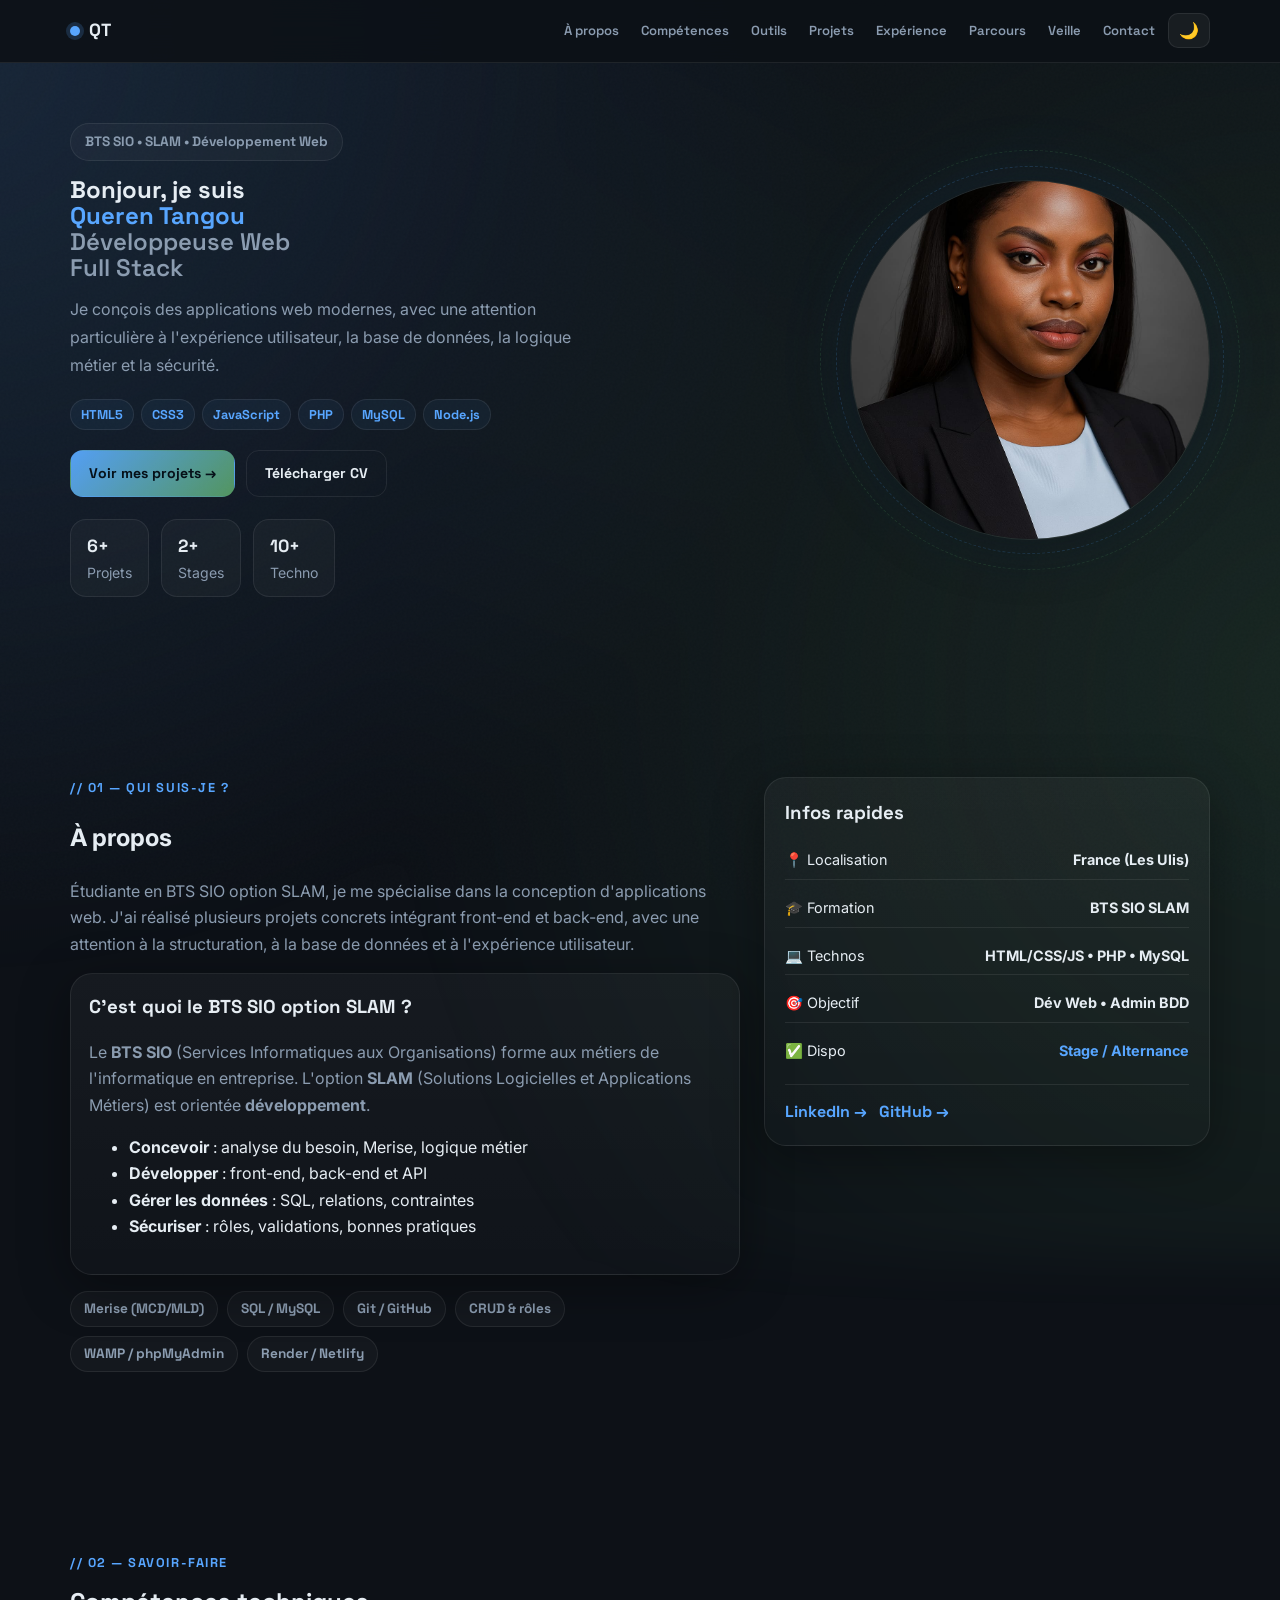
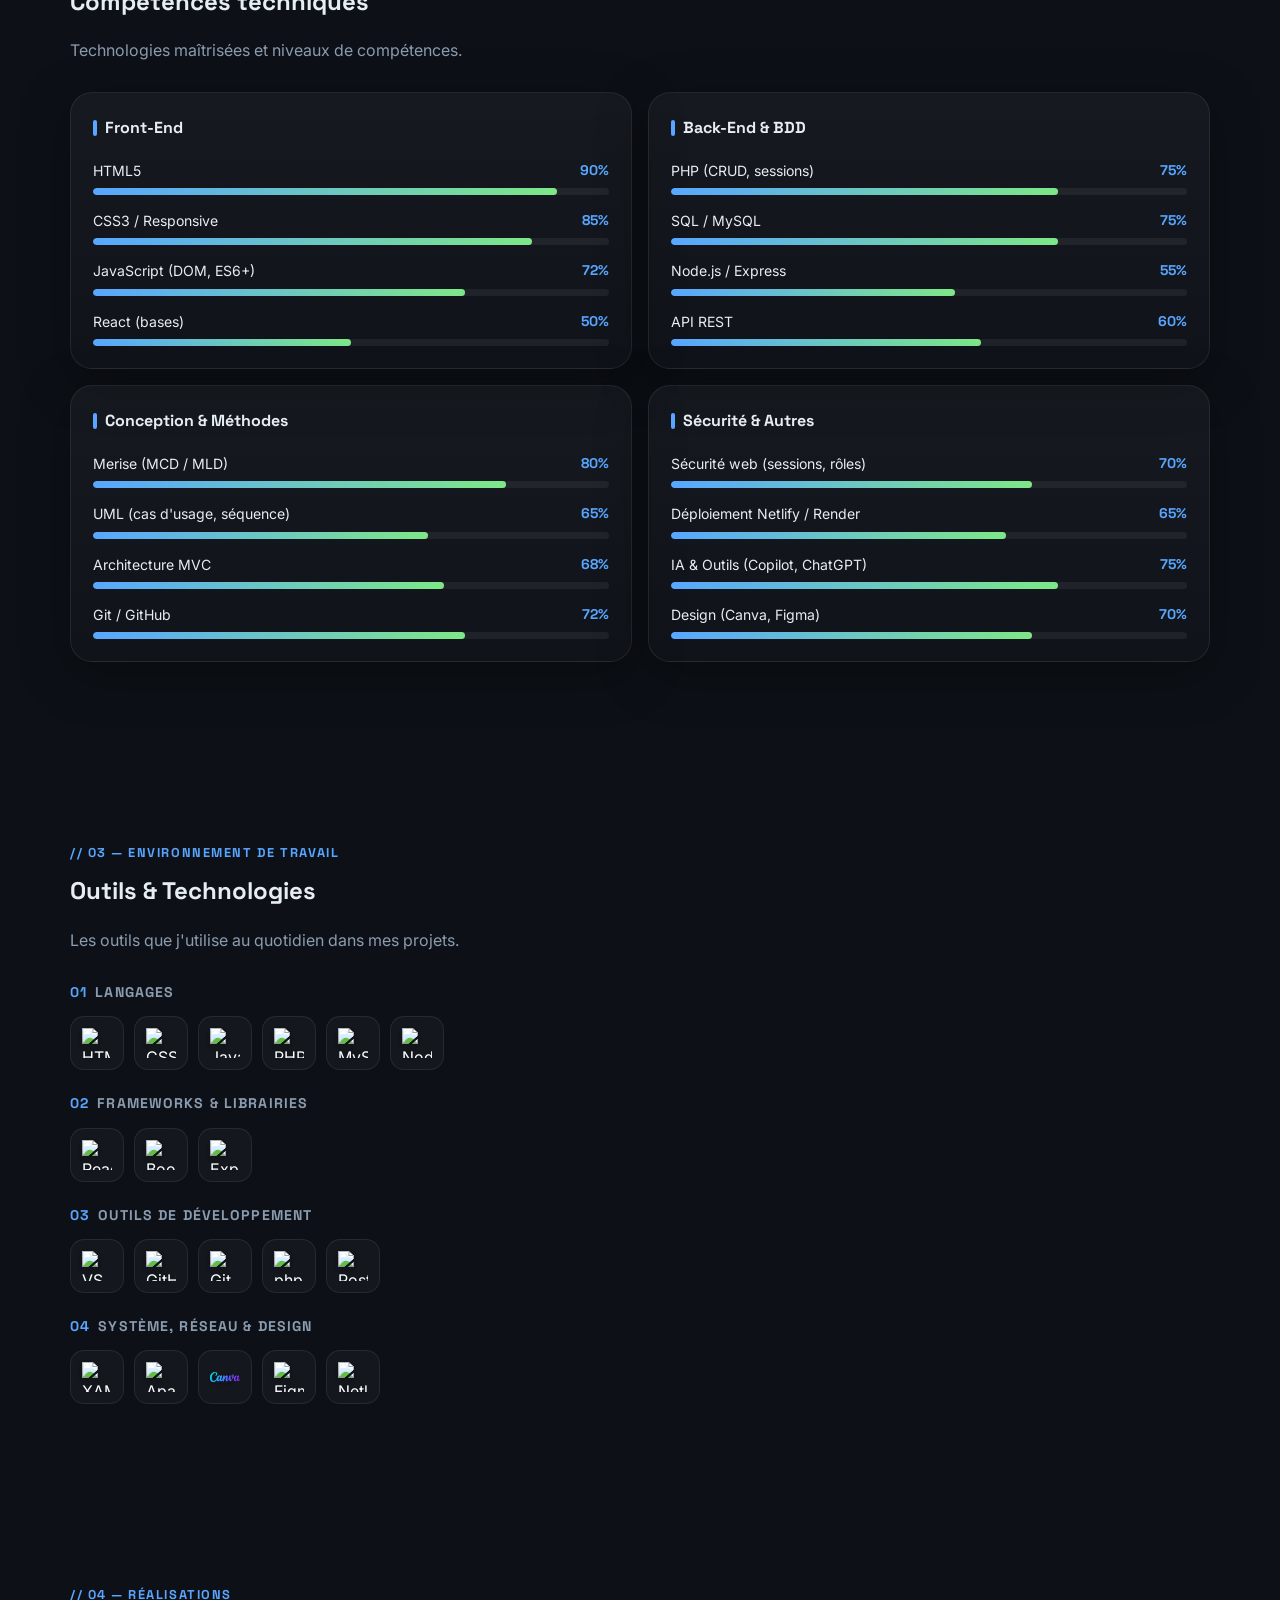
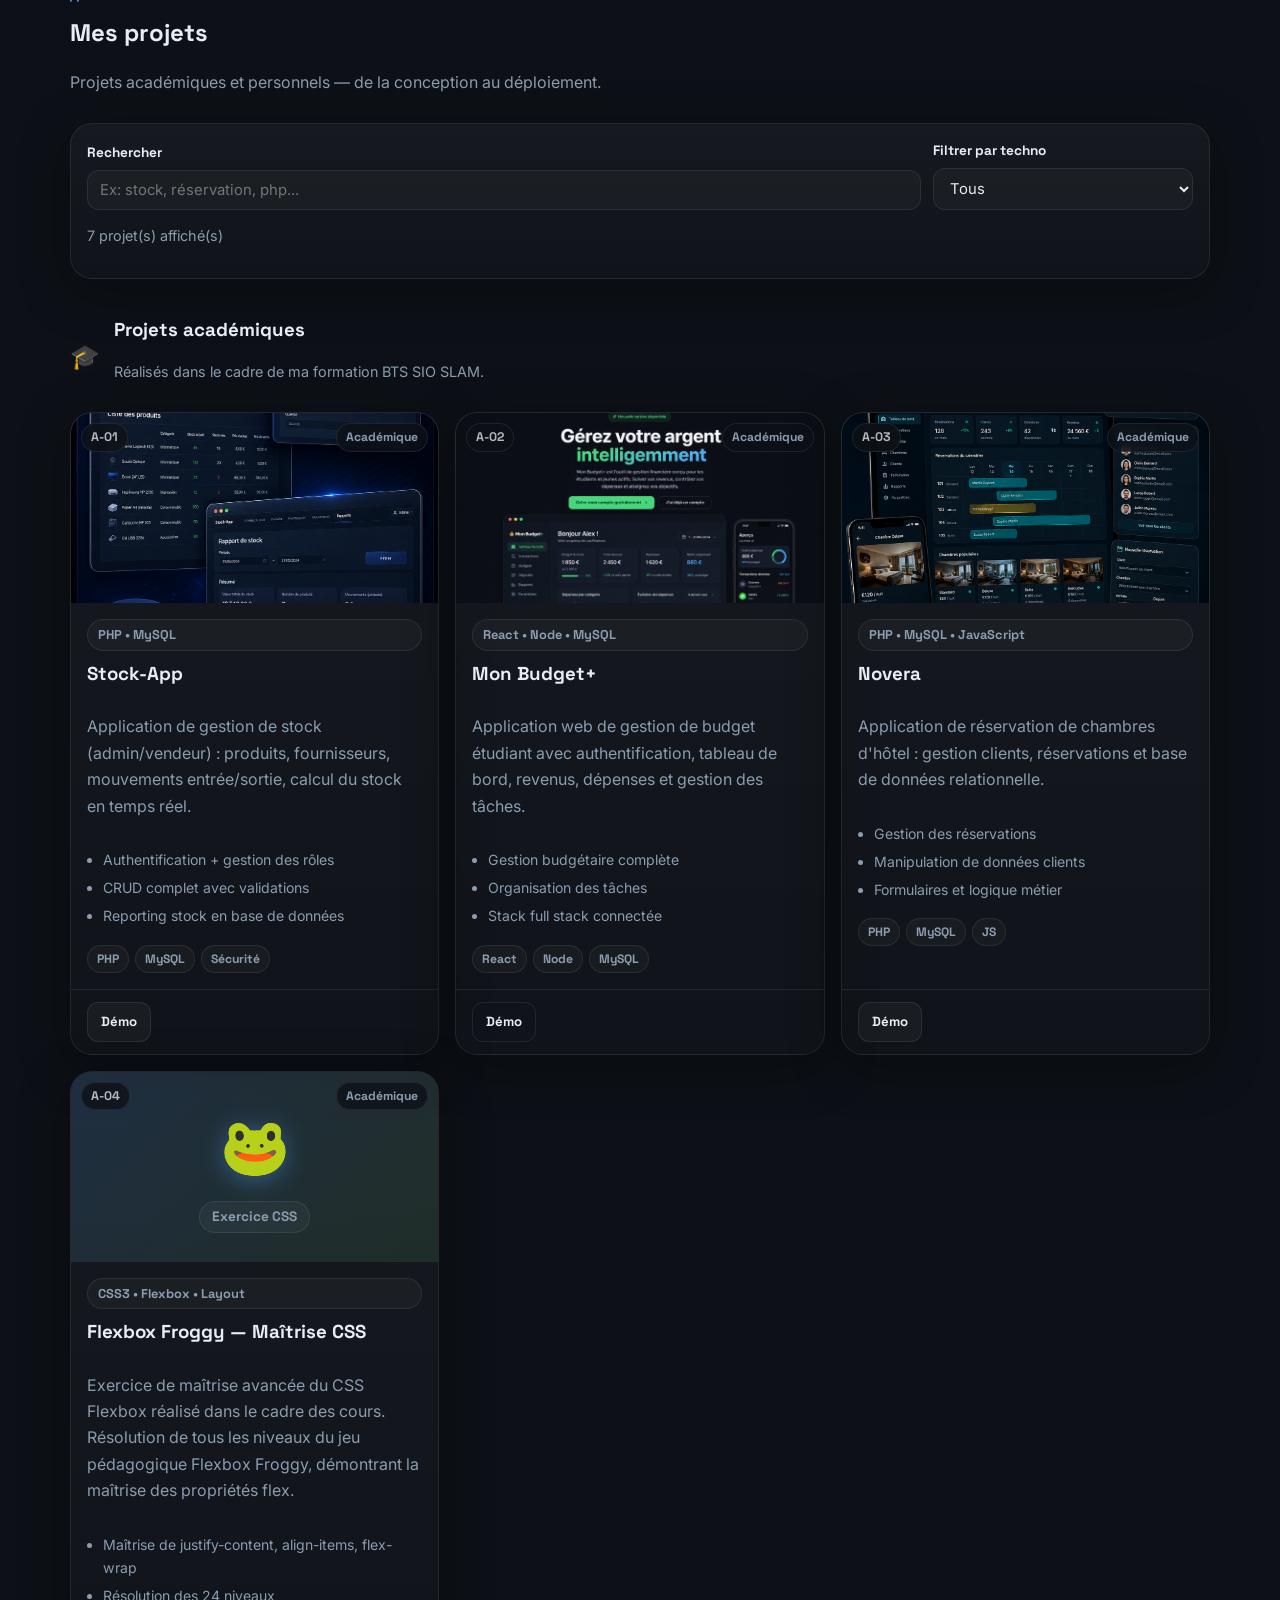
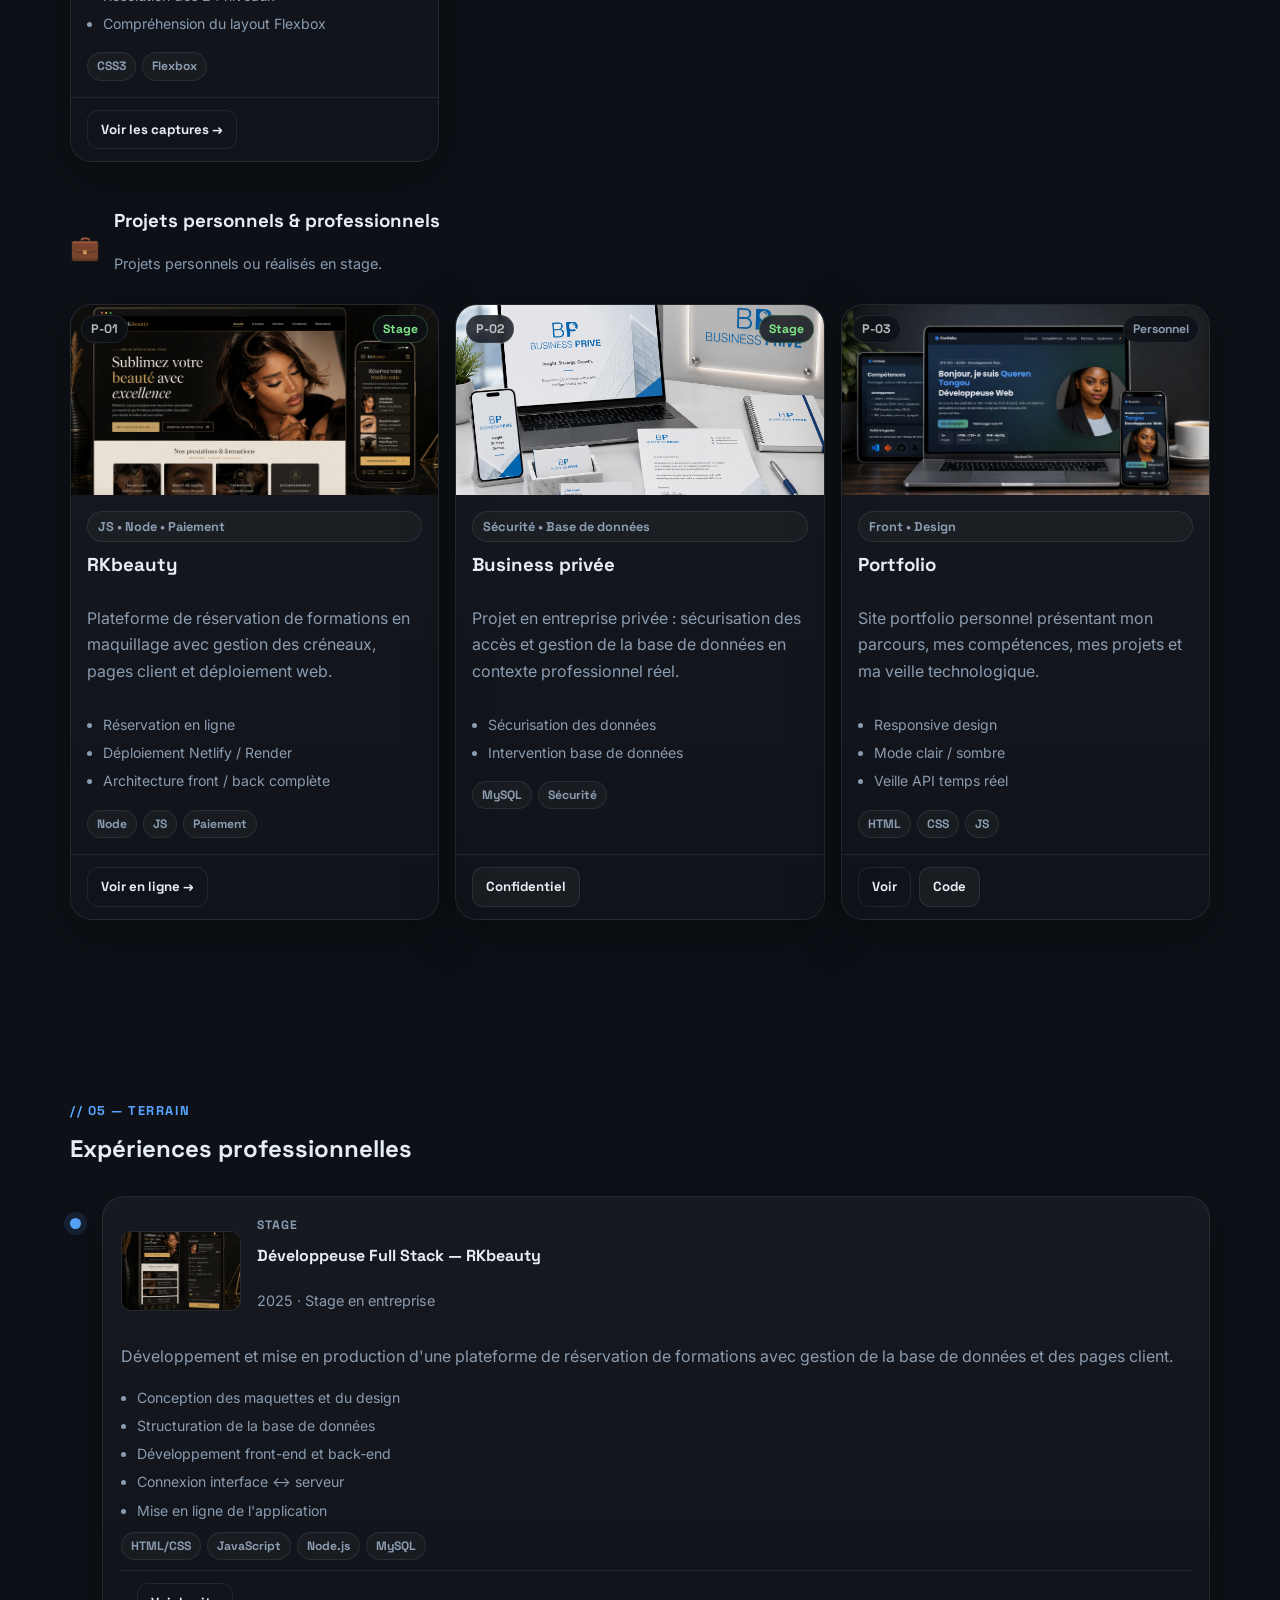
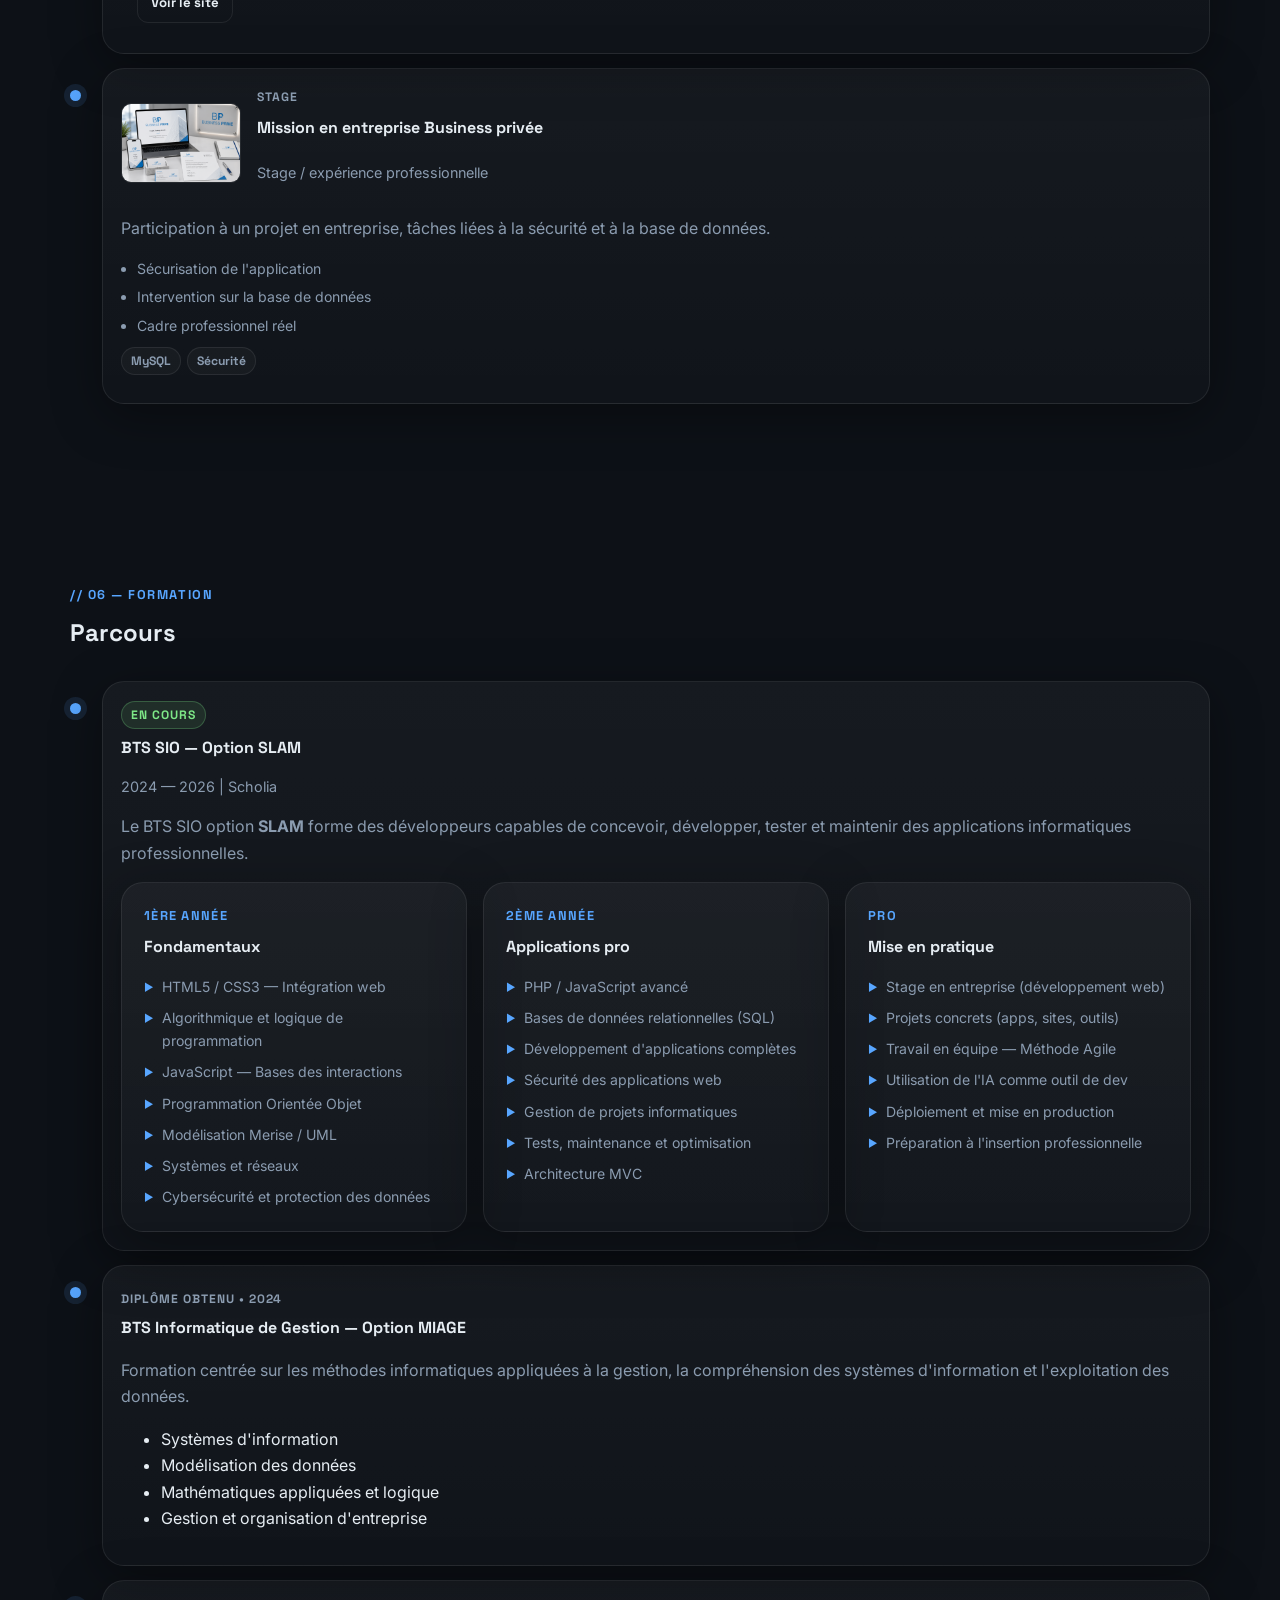
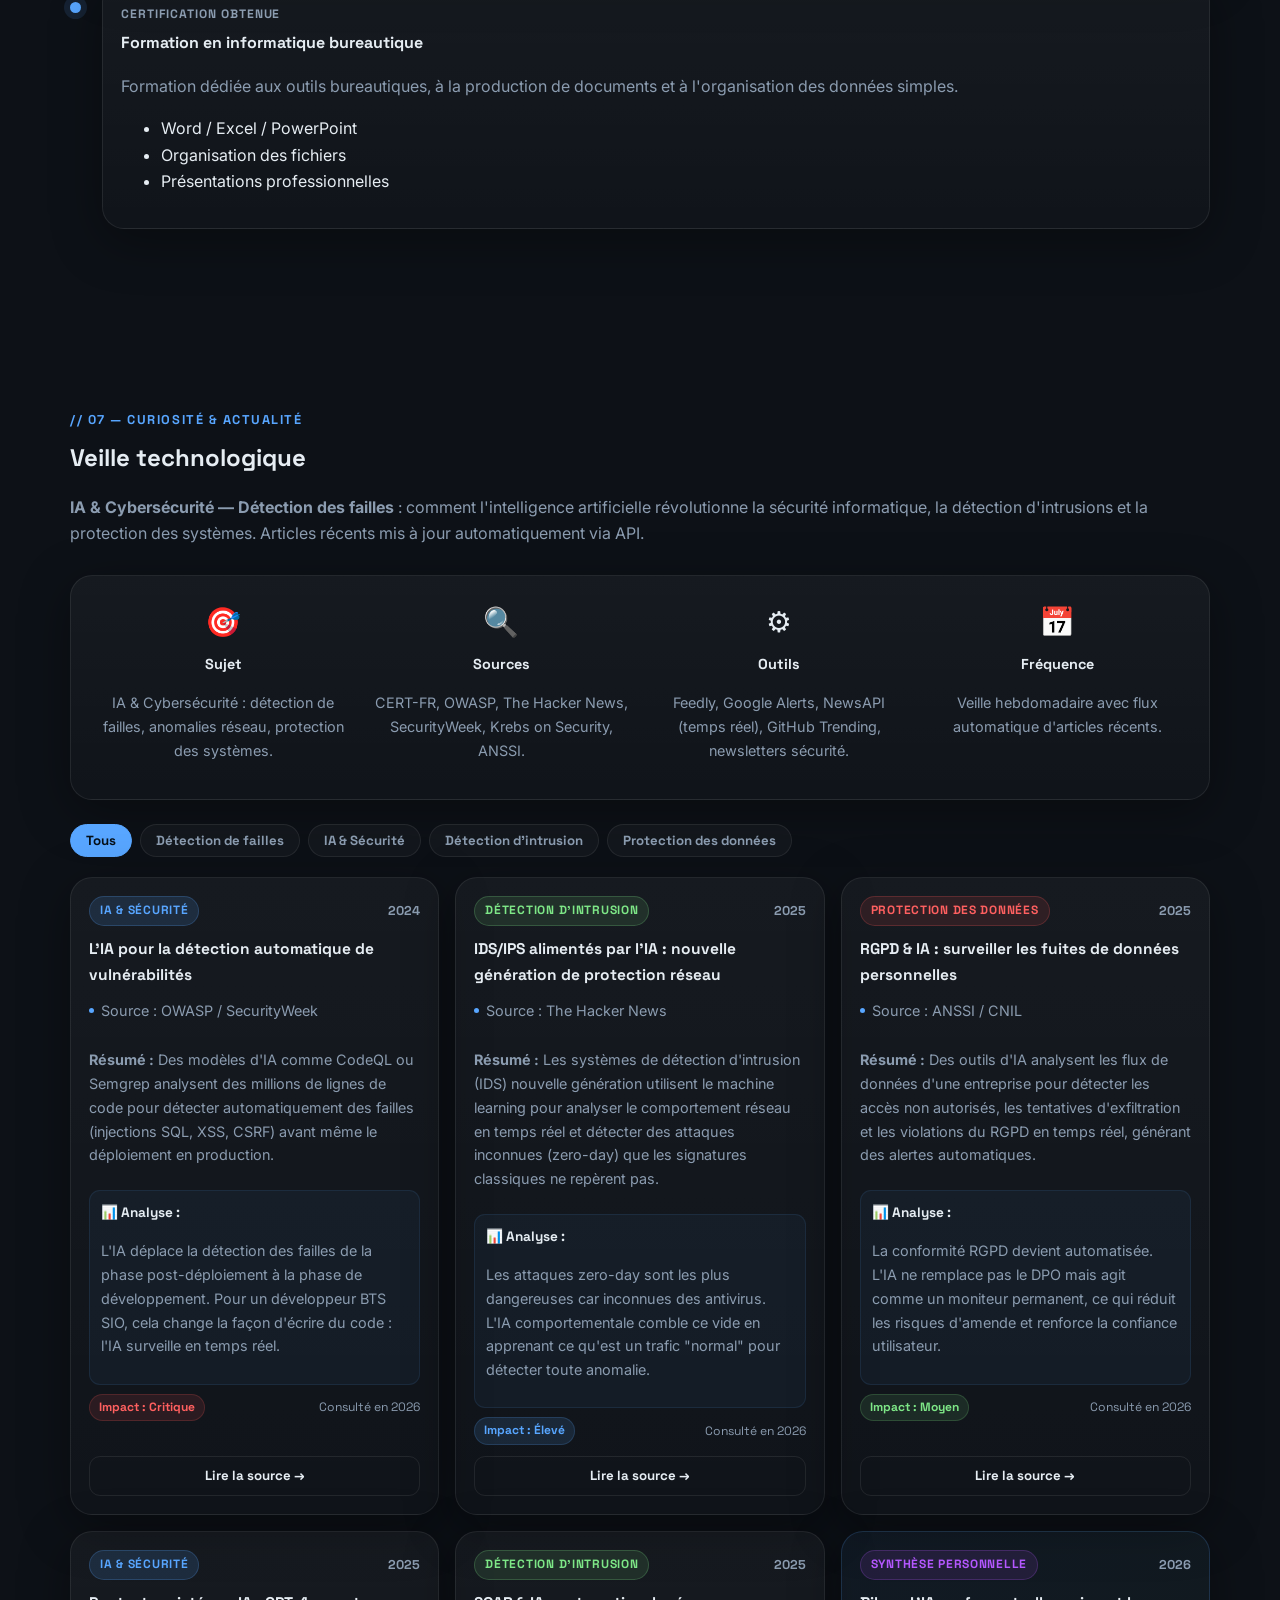
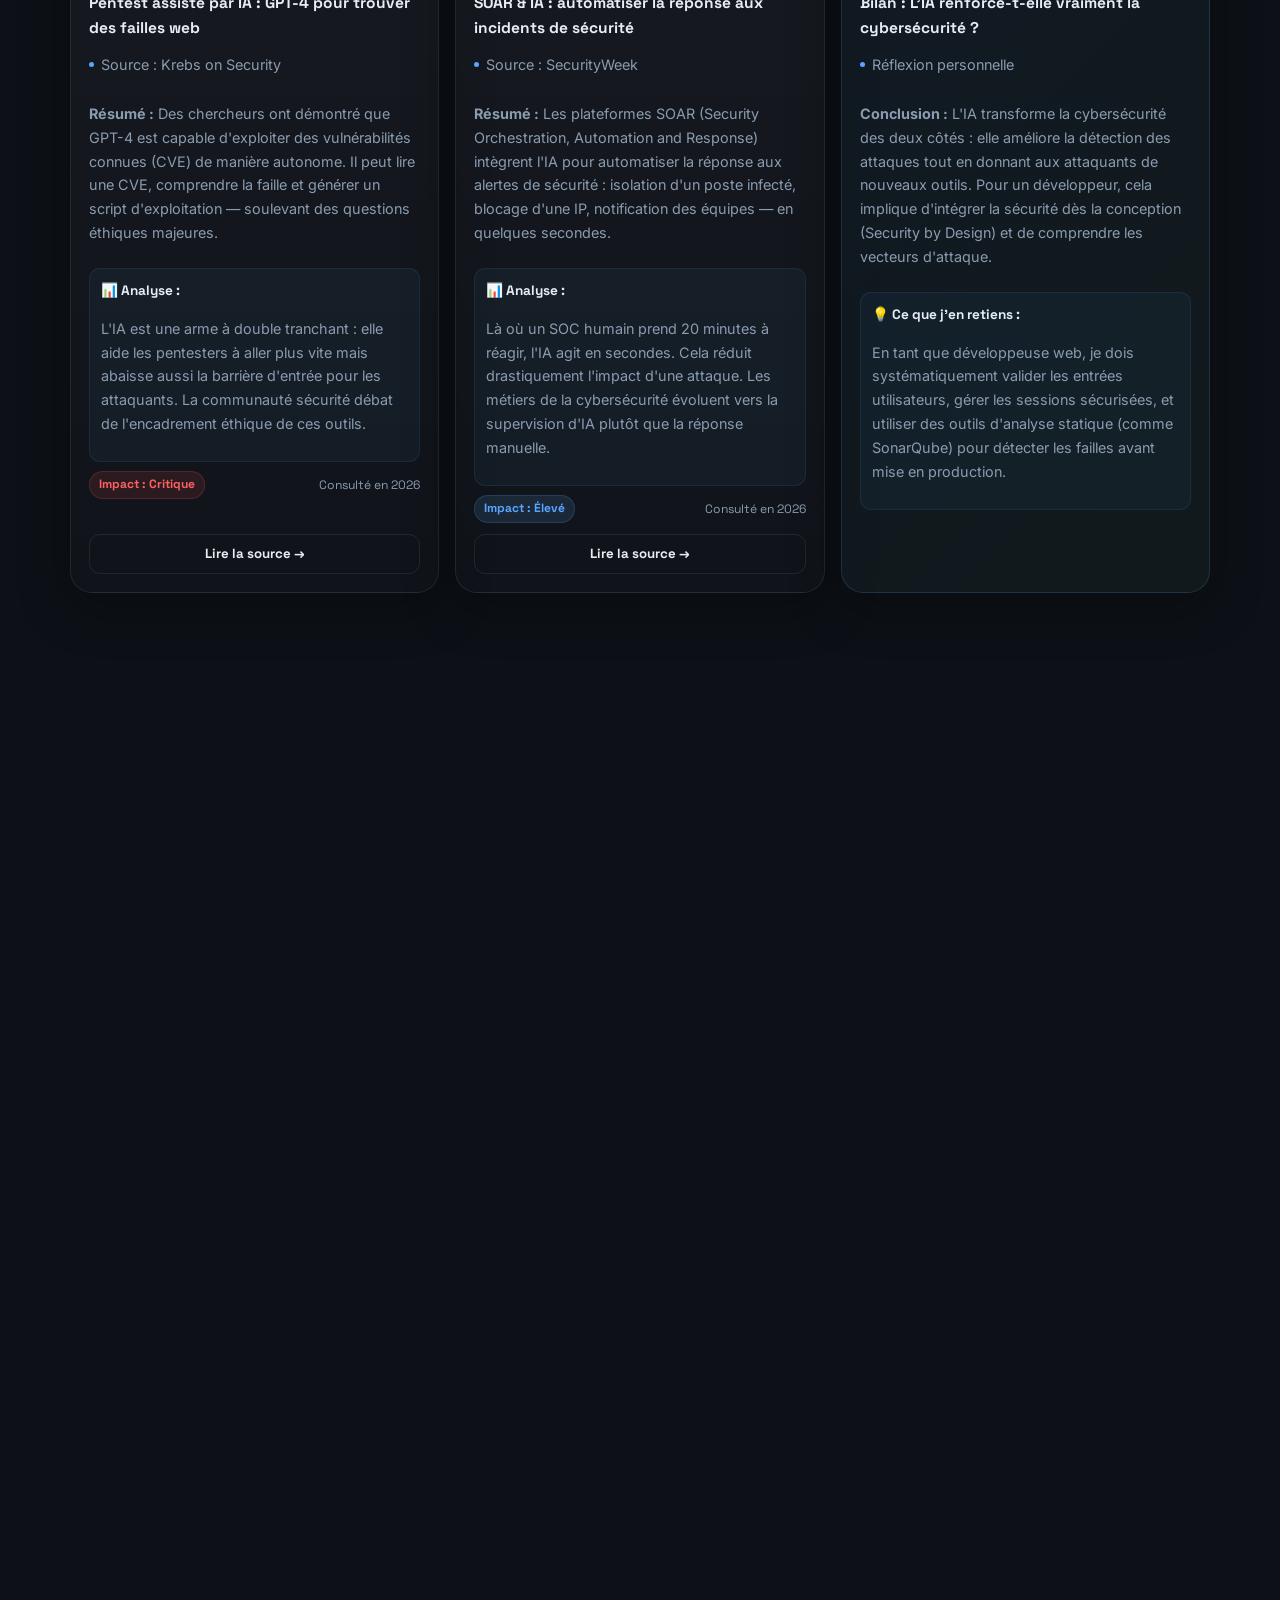
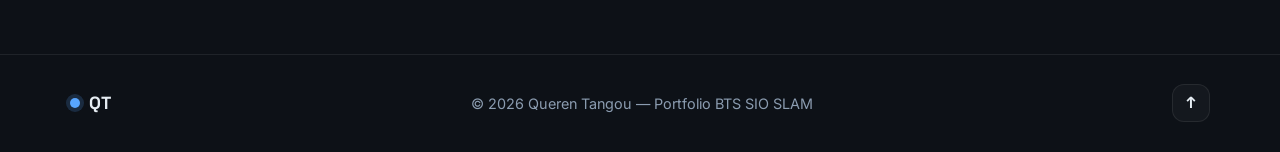
==== commit dd0c440b: "Fix la finalisation" ====
--- a/index.html
+++ b/index.html
@@ -389,7 +389,7 @@
               </div>
             </div>
             <div class="project-card__actions">
-              <a class="btn btn--ghost btn--sm" href="#" target="_blank" rel="noreferrer">Démo</a>
+              <a class="btn btn--ghost btn--sm" href="stock_app_fiche_explicative.html" target="_blank" rel="noreferrer">Démo</a>
             </div>
           </article>
 
@@ -417,7 +417,7 @@
               </div>
             </div>
             <div class="project-card__actions">
-              <a class="btn btn--outline btn--sm" href="https://budjet-etudiant.netlify.app" target="_blank" rel="noreferrer">Démo</a>
+              <a class="btn btn--outline btn--sm" href="https://rkbeauty.netlify.app" target="_blank" rel="noreferrer">Démo</a>
             </div>
           </article>
 
@@ -445,7 +445,7 @@
               </div>
             </div>
             <div class="project-card__actions">
-              <a class="btn btn--ghost btn--sm" href="#" target="_blank" rel="noreferrer">Démo</a>
+              <a class="btn btn--ghost btn--sm" href="novera.html" target="_blank" rel="noreferrer">Démo</a>
             </div>
           </article>
 
@@ -477,7 +477,7 @@
               </div>
             </div>
             <div class="project-card__actions">
-              <a class="btn btn--outline btn--sm" href="https://flexboxfroggy.com/#fr" target="_blank" rel="noreferrer">Voir les captures →</a>
+              <a class="btn btn--outline btn--sm" href="forgy.html" target="_blank" rel="noreferrer">Voir les captures →</a>
             </div>
           </article>
         </div>
